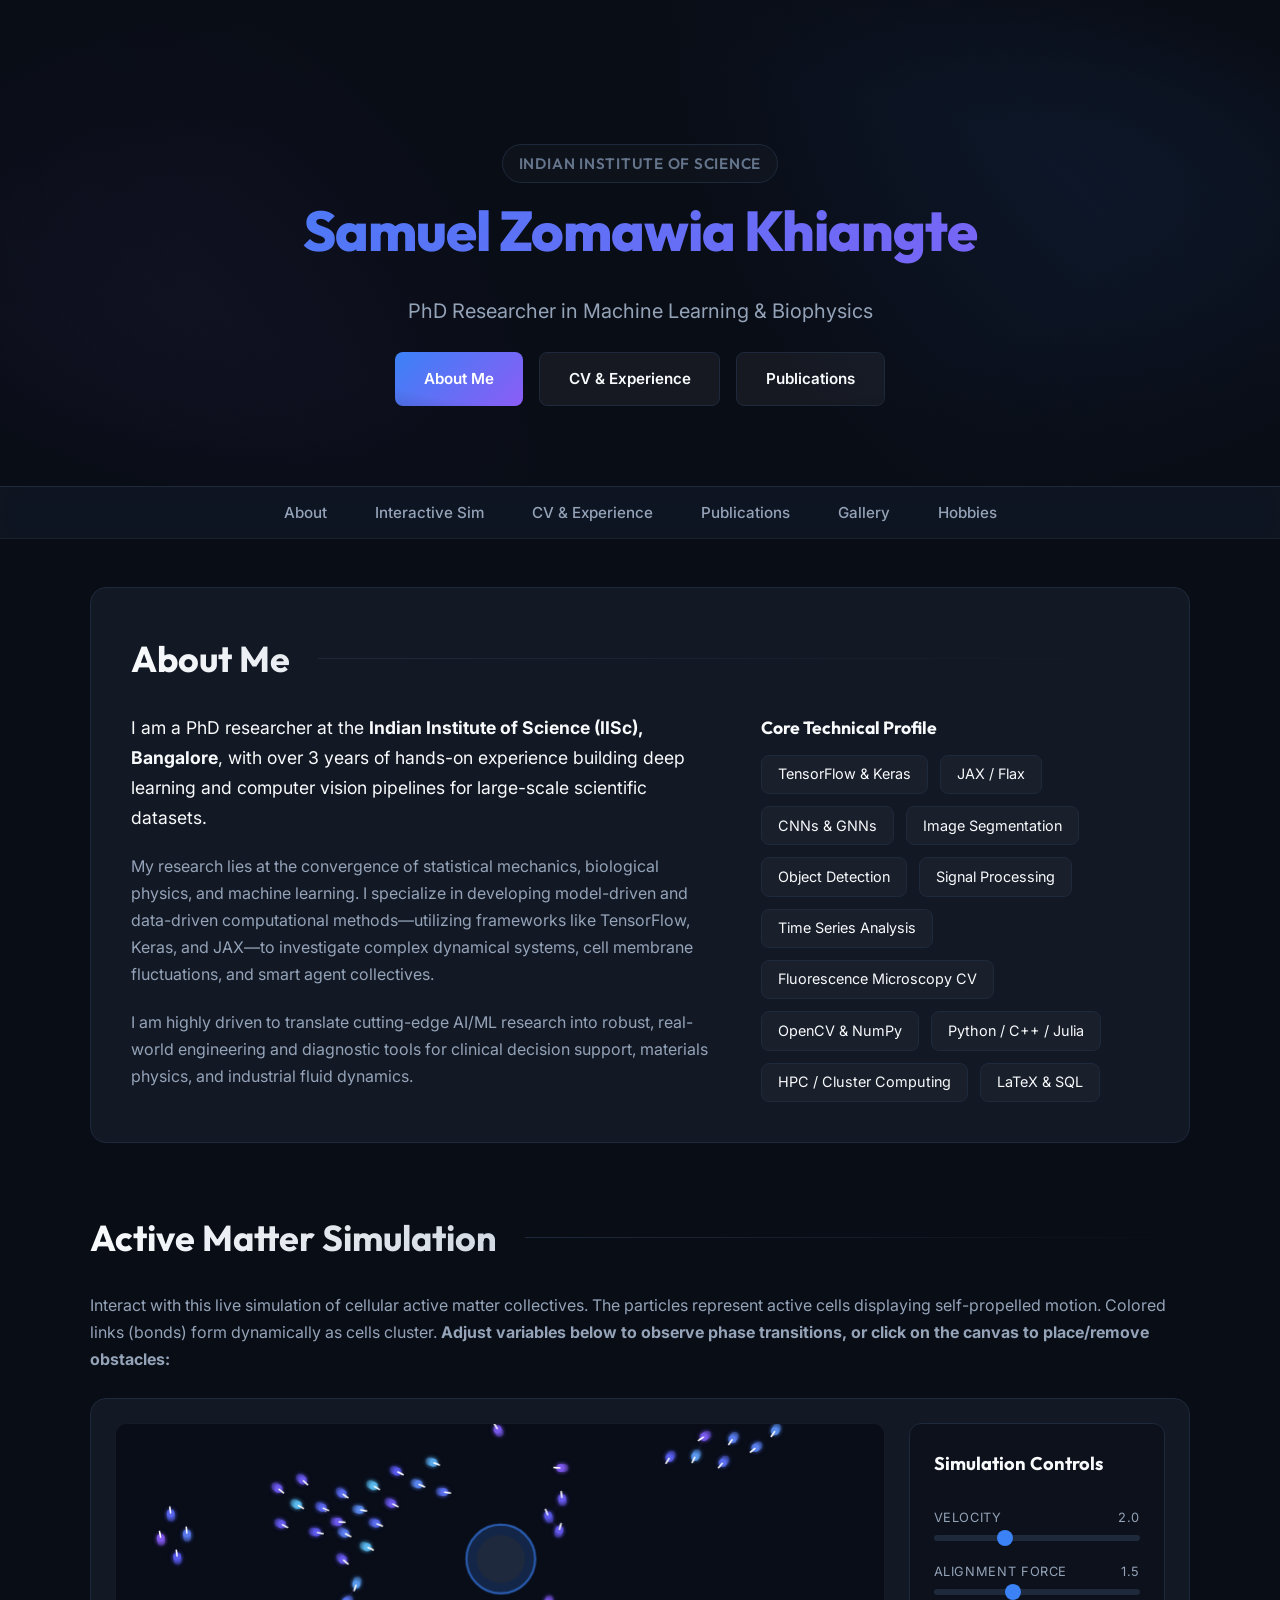
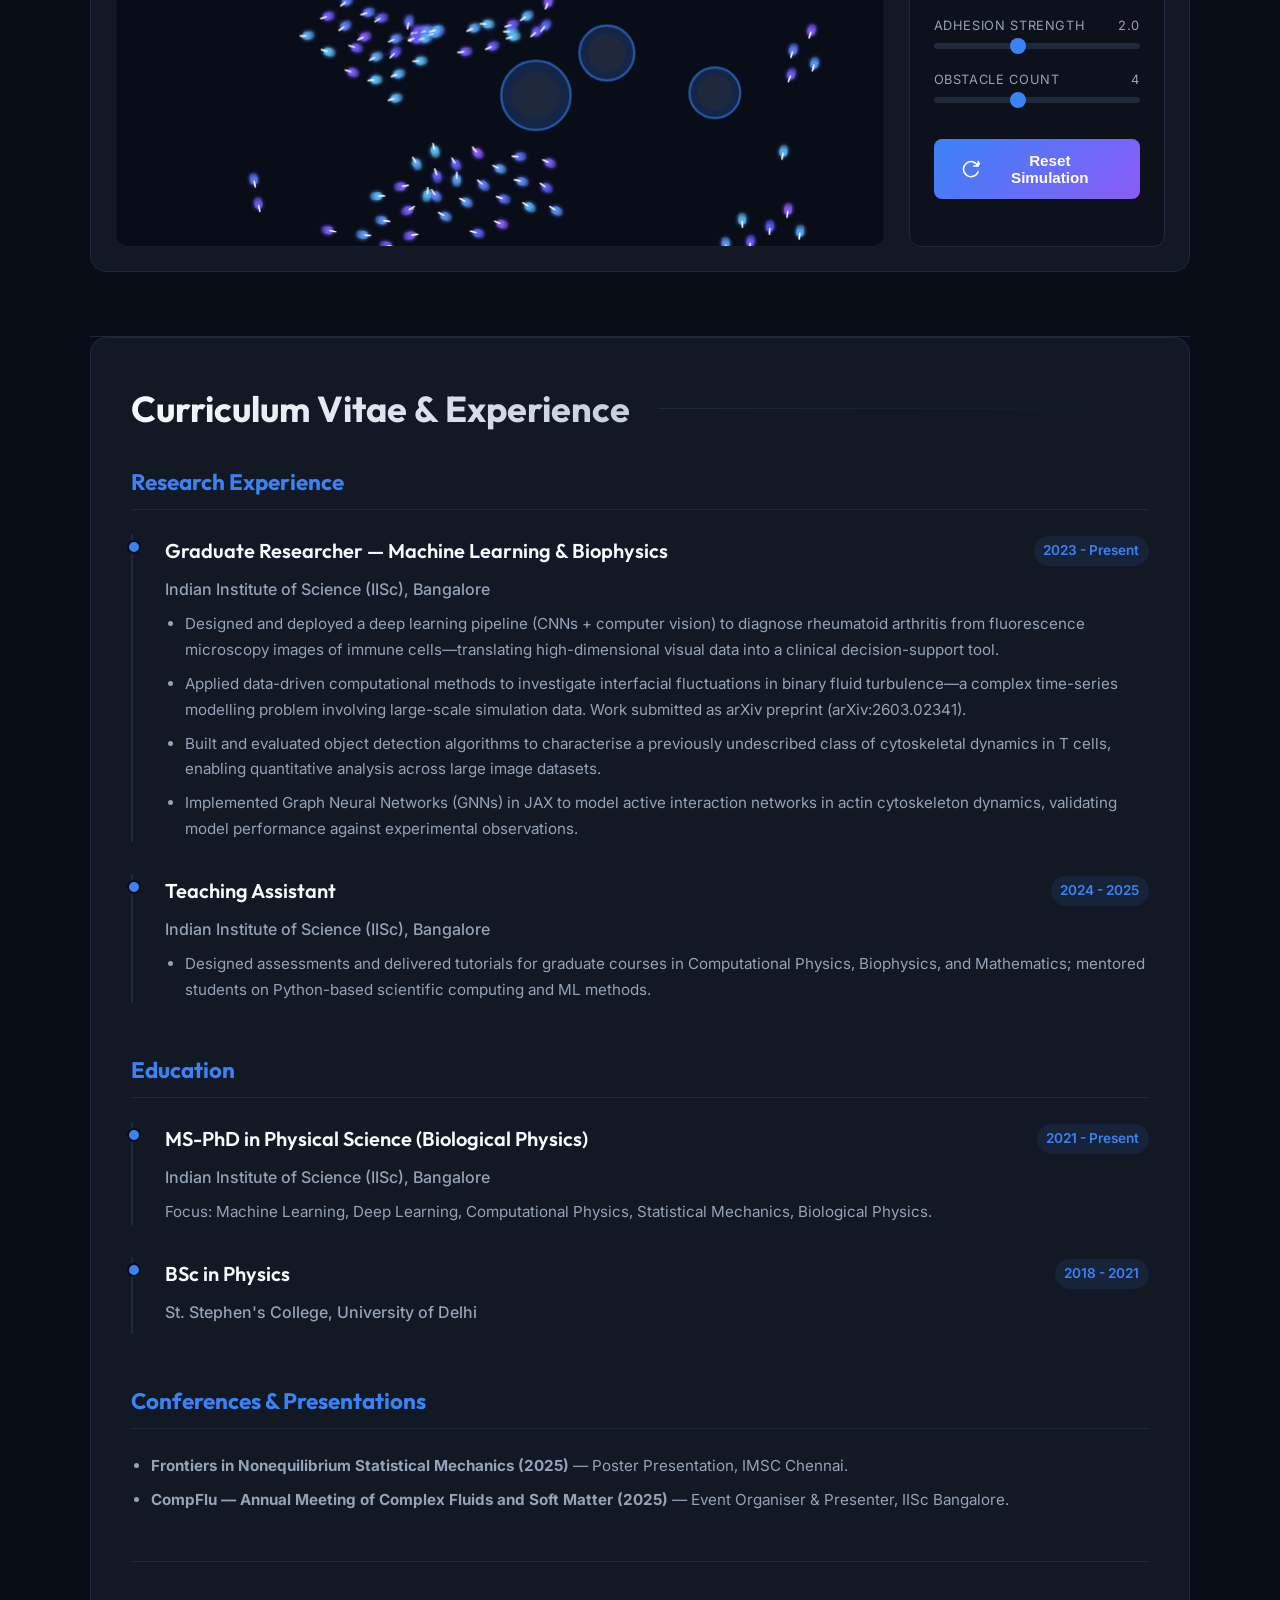
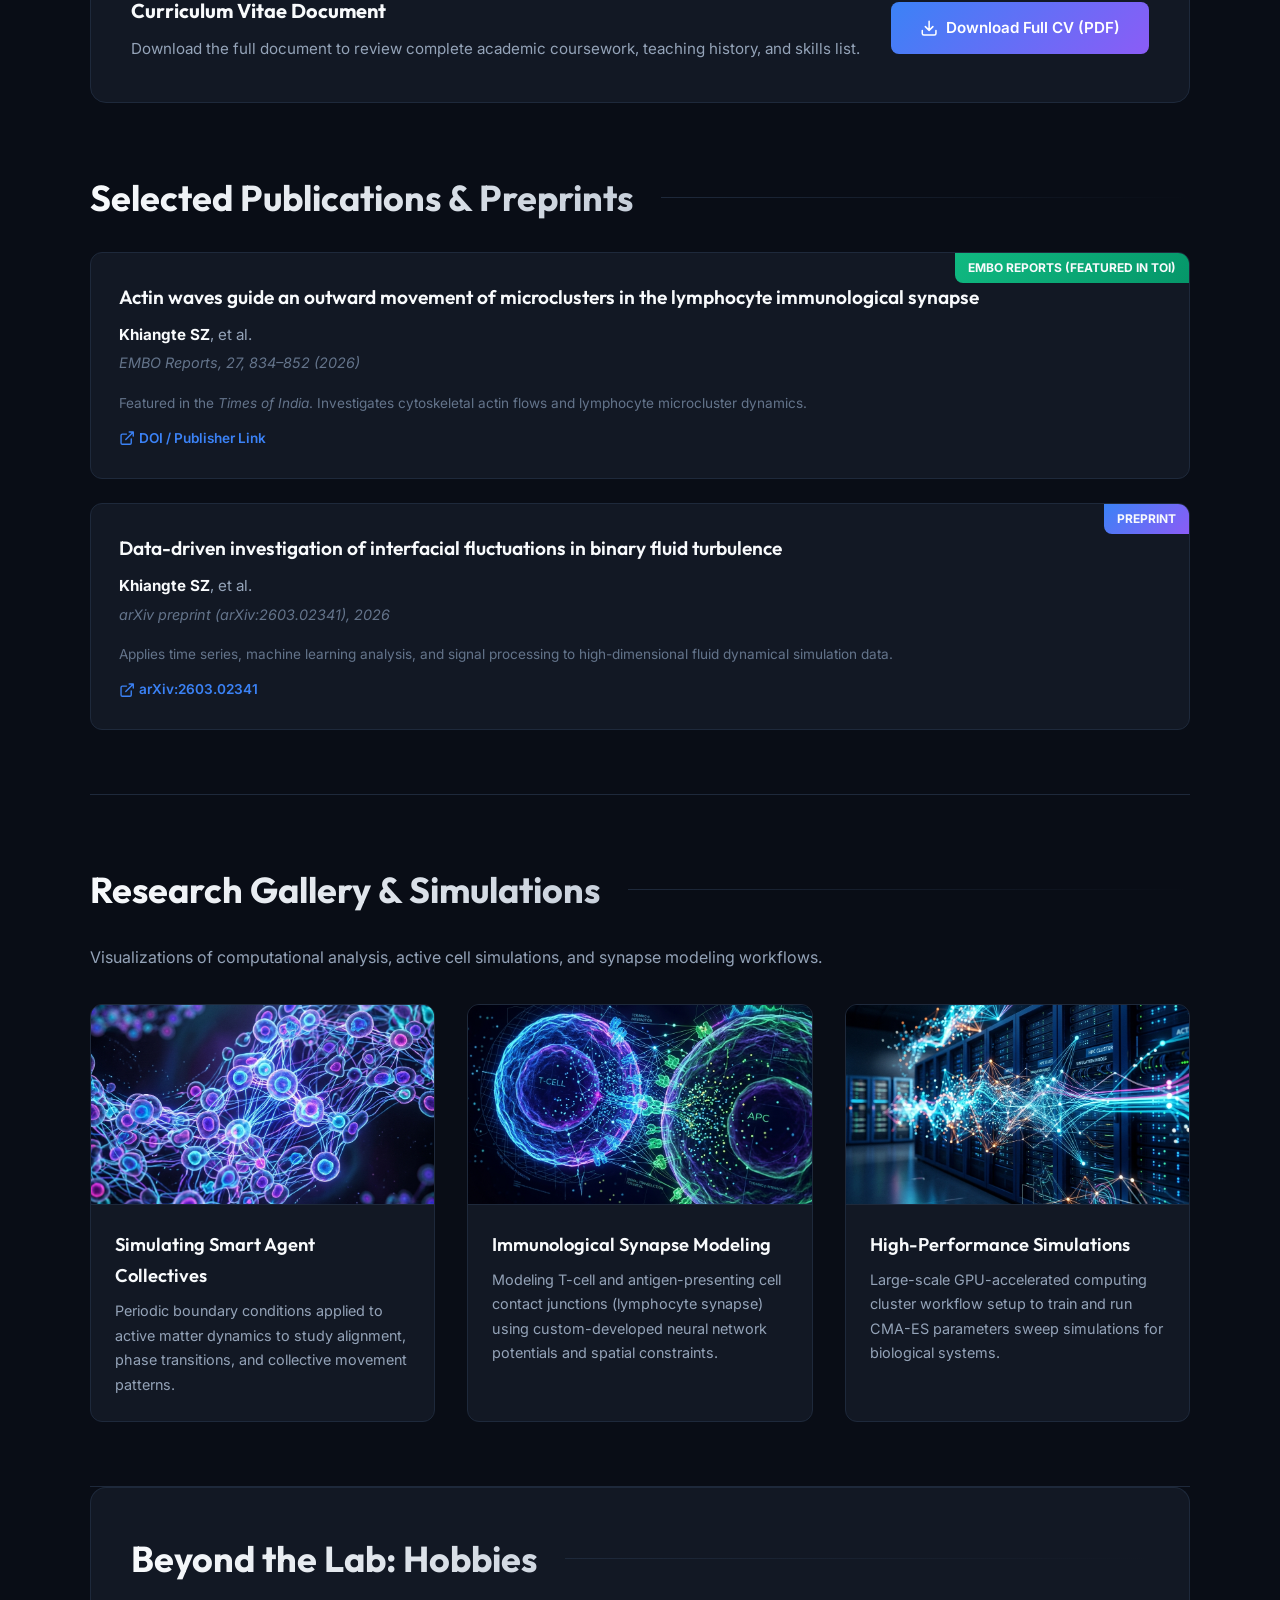
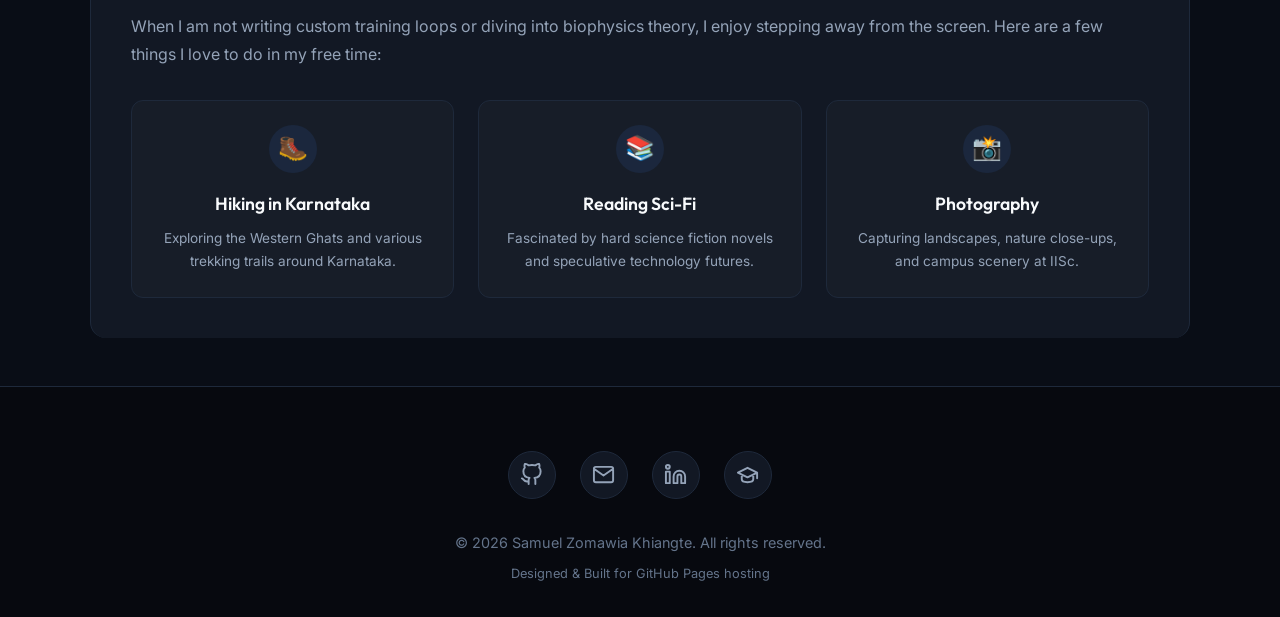
==== index.html @ a8c62455 "Update website with Samuel Zomawia Khiangte's CV details and add CV.md" ====
<!DOCTYPE html>
<html lang="en">
<head>
    <meta charset="UTF-8">
    <meta name="viewport" content="width=device-width, initial-scale=1.0">
    <title>Samuel Zomawia Khiangte | Academic Portfolio</title>
    
    <!-- Meta tags for SEO -->
    <meta name="description" content="Academic Portfolio of Samuel Zomawia Khiangte - PhD Researcher in Machine Learning & Biophysics at the Indian Institute of Science (IISc). Specializing in deep learning, computer vision, and active matter.">
    <meta name="keywords" content="Samuel Zomawia Khiangte, Samuel Khiangte, IISc, Indian Institute of Science, Active Matter, Machine Learning, Deep Learning, Biophysics, EMBO Reports, Fluid Dynamics">
    <meta name="author" content="Samuel Zomawia Khiangte">
    
    <!-- Stylesheets -->
    <link rel="stylesheet" href="./styles.css">
</head>
<body>

    <!-- Header Section -->
    <header>
        <span class="affiliation">Indian Institute of Science</span>
        <h1>Samuel Zomawia Khiangte</h1>
        <p>PhD Researcher in Machine Learning & Biophysics</p>
        <div style="margin-top: 1.5rem; display: flex; justify-content: center; gap: 1rem; flex-wrap: wrap;">
            <a href="#about" class="btn">About Me</a>
            <a href="#cv" class="btn btn-secondary">CV & Experience</a>
            <a href="#papers" class="btn btn-secondary">Publications</a>
        </div>
    </header>

    <!-- Navigation Bar -->
    <nav>
        <ul>
            <li><a href="#about">About</a></li>
            <li><a href="#sim">Interactive Sim</a></li>
            <li><a href="#cv">CV & Experience</a></li>
            <li><a href="#papers">Publications</a></li>
            <li><a href="#gallery">Gallery</a></li>
            <li><a href="#hobbies">Hobbies</a></li>
        </ul>
    </nav>

    <div class="container">
        
        <!-- About Section -->
        <section id="about" class="glass-panel">
            <h2>About Me</h2>
            <div class="grid-2">
                <div>
                    <p style="margin-bottom: 1.25rem; font-size: 1.1rem; color: var(--text-primary);">
                        I am a PhD researcher at the <strong>Indian Institute of Science (IISc), Bangalore</strong>, with over 3 years of hands-on experience building deep learning and computer vision pipelines for large-scale scientific datasets.
                    </p>
                    <p style="margin-bottom: 1.25rem; color: var(--text-secondary);">
                        My research lies at the convergence of statistical mechanics, biological physics, and machine learning. I specialize in developing model-driven and data-driven computational methods—utilizing frameworks like TensorFlow, Keras, and JAX—to investigate complex dynamical systems, cell membrane fluctuations, and smart agent collectives.
                    </p>
                    <p style="color: var(--text-secondary);">
                        I am highly driven to translate cutting-edge AI/ML research into robust, real-world engineering and diagnostic tools for clinical decision support, materials physics, and industrial fluid dynamics.
                    </p>
                </div>
                <div>
                    <h3 style="font-family: var(--font-heading); font-size: 1.1rem; margin-bottom: 0.75rem; color: var(--text-primary);">Core Technical Profile</h3>
                    <div class="skills-list" style="margin-top: 0;">
                        <span class="skill-tag">TensorFlow & Keras</span>
                        <span class="skill-tag">JAX / Flax</span>
                        <span class="skill-tag">CNNs & GNNs</span>
                        <span class="skill-tag">Image Segmentation</span>
                        <span class="skill-tag">Object Detection</span>
                        <span class="skill-tag">Signal Processing</span>
                        <span class="skill-tag">Time Series Analysis</span>
                        <span class="skill-tag">Fluorescence Microscopy CV</span>
                        <span class="skill-tag">OpenCV & NumPy</span>
                        <span class="skill-tag">Python / C++ / Julia</span>
                        <span class="skill-tag">HPC / Cluster Computing</span>
                        <span class="skill-tag">LaTeX & SQL</span>
                    </div>
                </div>
            </div>
        </section>

        <!-- Interactive Simulation Section -->
        <section id="sim">
            <h2>Active Matter Simulation</h2>
            <p style="color: var(--text-secondary); margin-bottom: 1rem;">
                Interact with this live simulation of cellular active matter collectives. The particles represent active cells displaying self-propelled motion. Colored links (bonds) form dynamically as cells cluster. 
                <strong>Adjust variables below to observe phase transitions, or click on the canvas to place/remove obstacles:</strong>
            </p>
            <div class="sim-container">
                <div class="sim-canvas-wrapper">
                    <canvas id="simulation-canvas"></canvas>
                </div>
                <div class="sim-controls-panel" id="sim-controls">
                    <h3>Simulation Controls</h3>
                    
                    <div class="sim-group">
                        <label for="param-speed">Velocity <span id="param-speed-val">2.0</span></label>
                        <input type="range" id="param-speed" min="0.5" max="5.0" step="0.1" value="2.0">
                    </div>

                    <div class="sim-group">
                        <label for="param-alignment">Alignment Force <span id="param-alignment-val">1.5</span></label>
                        <input type="range" id="param-alignment" min="0.0" max="4.0" step="0.1" value="1.5">
                    </div>

                    <div class="sim-group">
                        <label for="param-adhesion">Adhesion Strength <span id="param-adhesion-val">2.0</span></label>
                        <input type="range" id="param-adhesion" min="0.0" max="5.0" step="0.2" value="2.0">
                    </div>

                    <div class="sim-group">
                        <label for="param-obstacles">Obstacle Count <span id="param-obstacles-val">4</span></label>
                        <input type="range" id="param-obstacles" min="0" max="10" step="1" value="4">
                    </div>

                    <button id="btn-reset-sim" class="btn" style="margin-top: 1rem; width: 100%;">
                        <svg class="icon" viewBox="0 0 24 24"><path d="M21.5 2v6h-6M21.34 15.57a10 10 0 1 1-.57-8.38l5.67-5.67"/></svg>
                        Reset Simulation
                    </button>
                </div>
            </div>
        </section>

        <!-- CV & Timeline Section -->
        <section id="cv" class="glass-panel">
            <h2>Curriculum Vitae & Experience</h2>
            
            <div style="margin-bottom: 3rem;">
                <h3 style="font-family: var(--font-heading); font-size: 1.4rem; margin-bottom: 1.5rem; color: var(--accent-solid); border-bottom: 1px solid var(--border-color); padding-bottom: 0.5rem;">Research Experience</h3>
                <div class="cv-block">
                    <div class="cv-item">
                        <div class="cv-meta">
                            <span class="cv-title">Graduate Researcher — Machine Learning & Biophysics</span>
                            <span class="cv-duration">2023 - Present</span>
                        </div>
                        <div class="cv-org">Indian Institute of Science (IISc), Bangalore</div>
                        <ul style="margin-left: 1.25rem; color: var(--text-secondary); font-size: 0.95rem; display: flex; flex-direction: column; gap: 0.5rem; margin-top: 0.5rem;">
                            <li>Designed and deployed a deep learning pipeline (CNNs + computer vision) to diagnose rheumatoid arthritis from fluorescence microscopy images of immune cells—translating high-dimensional visual data into a clinical decision-support tool.</li>
                            <li>Applied data-driven computational methods to investigate interfacial fluctuations in binary fluid turbulence—a complex time-series modelling problem involving large-scale simulation data. Work submitted as arXiv preprint (arXiv:2603.02341).</li>
                            <li>Built and evaluated object detection algorithms to characterise a previously undescribed class of cytoskeletal dynamics in T cells, enabling quantitative analysis across large image datasets.</li>
                            <li>Implemented Graph Neural Networks (GNNs) in JAX to model active interaction networks in actin cytoskeleton dynamics, validating model performance against experimental observations.</li>
                        </ul>
                    </div>
                    
                    <div class="cv-item">
                        <div class="cv-meta">
                            <span class="cv-title">Teaching Assistant</span>
                            <span class="cv-duration">2024 - 2025</span>
                        </div>
                        <div class="cv-org">Indian Institute of Science (IISc), Bangalore</div>
                        <ul style="margin-left: 1.25rem; color: var(--text-secondary); font-size: 0.95rem; margin-top: 0.5rem;">
                            <li>Designed assessments and delivered tutorials for graduate courses in Computational Physics, Biophysics, and Mathematics; mentored students on Python-based scientific computing and ML methods.</li>
                        </ul>
                    </div>
                </div>
            </div>

            <div style="margin-bottom: 3rem;">
                <h3 style="font-family: var(--font-heading); font-size: 1.4rem; margin-bottom: 1.5rem; color: var(--accent-solid); border-bottom: 1px solid var(--border-color); padding-bottom: 0.5rem;">Education</h3>
                <div class="cv-block">
                    <div class="cv-item">
                        <div class="cv-meta">
                            <span class="cv-title">MS-PhD in Physical Science (Biological Physics)</span>
                            <span class="cv-duration">2021 - Present</span>
                        </div>
                        <div class="cv-org">Indian Institute of Science (IISc), Bangalore</div>
                        <p class="cv-description" style="margin-top: 0.25rem;">
                            Focus: Machine Learning, Deep Learning, Computational Physics, Statistical Mechanics, Biological Physics.
                        </p>
                    </div>

                    <div class="cv-item">
                        <div class="cv-meta">
                            <span class="cv-title">BSc in Physics</span>
                            <span class="cv-duration">2018 - 2021</span>
                        </div>
                        <div class="cv-org">St. Stephen's College, University of Delhi</div>
                    </div>
                </div>
            </div>

            <div>
                <h3 style="font-family: var(--font-heading); font-size: 1.4rem; margin-bottom: 1.5rem; color: var(--accent-solid); border-bottom: 1px solid var(--border-color); padding-bottom: 0.5rem;">Conferences & Presentations</h3>
                <ul style="margin-left: 1.25rem; color: var(--text-secondary); font-size: 0.95rem; display: flex; flex-direction: column; gap: 0.5rem;">
                    <li><strong>Frontiers in Nonequilibrium Statistical Mechanics (2025)</strong> — Poster Presentation, IMSC Chennai.</li>
                    <li><strong>CompFlu — Annual Meeting of Complex Fluids and Soft Matter (2025)</strong> — Event Organiser & Presenter, IISc Bangalore.</li>
                </ul>
            </div>

            <div style="margin-top: 3rem; display: flex; justify-content: space-between; align-items: center; flex-wrap: wrap; gap: 1.5rem; border-top: 1px solid var(--border-color); padding-top: 2rem;">
                <div>
                    <h3 style="font-family: var(--font-heading); font-size: 1.25rem; margin-bottom: 0.5rem;">Curriculum Vitae Document</h3>
                    <p style="font-size: 0.95rem; color: var(--text-secondary);">Download the full document to review complete academic coursework, teaching history, and skills list.</p>
                </div>
                <a href="./CV.pdf" class="btn" target="_blank">
                    <svg class="icon" viewBox="0 0 24 24"><path d="M21 15v4a2 2 0 0 1-2 2H5a2 2 0 0 1-2-2v-4M7 10l5 5 5-5M12 15V3"/></svg>
                    Download Full CV (PDF)
                </a>
            </div>
        </section>

        <!-- Selected Publications Section -->
        <section id="papers">
            <h2>Selected Publications & Preprints</h2>
            <div class="pub-list">
                
                <div class="pub-item">
                    <span class="pub-tag" style="background: linear-gradient(135deg, #10b981 0%, #059669 100%);">EMBO Reports (Featured in TOI)</span>
                    <h3 class="pub-title">Actin waves guide an outward movement of microclusters in the lymphocyte immunological synapse</h3>
                    <div class="pub-authors"><strong>Khiangte SZ</strong>, et al.</div>
                    <div class="pub-venue">EMBO Reports, 27, 834–852 (2026)</div>
                    <p style="font-size: 0.85rem; color: var(--text-muted); margin-bottom: 0.75rem;">
                        Featured in the <em>Times of India</em>. Investigates cytoskeletal actin flows and lymphocyte microcluster dynamics.
                    </p>
                    <div class="pub-links">
                        <a href="https://doi.org/10.1038/s44319-025-00676-2" class="pub-link" target="_blank">
                            <svg class="icon" viewBox="0 0 24 24"><path d="M18 13v6a2 2 0 0 1-2 2H5a2 2 0 0 1-2-2V8a2 2 0 0 1 2-2h6M15 3h6v6M10 14L21 3"/></svg>
                            DOI / Publisher Link
                        </a>
                    </div>
                </div>

                <div class="pub-item">
                    <span class="pub-tag">Preprint</span>
                    <h3 class="pub-title">Data-driven investigation of interfacial fluctuations in binary fluid turbulence</h3>
                    <div class="pub-authors"><strong>Khiangte SZ</strong>, et al.</div>
                    <div class="pub-venue">arXiv preprint (arXiv:2603.02341), 2026</div>
                    <p style="font-size: 0.85rem; color: var(--text-muted); margin-bottom: 0.75rem;">
                        Applies time series, machine learning analysis, and signal processing to high-dimensional fluid dynamical simulation data.
                    </p>
                    <div class="pub-links">
                        <a href="https://arxiv.org/abs/2603.02341" class="pub-link" target="_blank">
                            <svg class="icon" viewBox="0 0 24 24"><path d="M18 13v6a2 2 0 0 1-2 2H5a2 2 0 0 1-2-2V8a2 2 0 0 1 2-2h6M15 3h6v6M10 14L21 3"/></svg>
                            arXiv:2603.02341
                        </a>
                    </div>
                </div>

            </div>
        </section>

        <!-- Research Gallery Section -->
        <section id="gallery">
            <h2>Research Gallery & Simulations</h2>
            <p style="color: var(--text-secondary); margin-bottom: 2rem;">Visualizations of computational analysis, active cell simulations, and synapse modeling workflows.</p>
            <div class="grid-cards">
                
                <!-- Card 1: Active Matter -->
                <div class="media-card">
                    <div class="media-preview">
                        <img src="./active_matter.png" alt="Simulation of Active Matter Collectives">
                    </div>
                    <div class="media-content">
                        <h3>Simulating Smart Agent Collectives</h3>
                        <p>Periodic boundary conditions applied to active matter dynamics to study alignment, phase transitions, and collective movement patterns.</p>
                    </div>
                </div>

                <!-- Card 2: Synapse Modeling -->
                <div class="media-card">
                    <div class="media-preview">
                        <img src="./synapse_modeling.png" alt="Immunological Synapse Modeling Representation">
                    </div>
                    <div class="media-content">
                        <h3>Immunological Synapse Modeling</h3>
                        <p>Modeling T-cell and antigen-presenting cell contact junctions (lymphocyte synapse) using custom-developed neural network potentials and spatial constraints.</p>
                    </div>
                </div>

                <!-- Card 3: HPC Cluster -->
                <div class="media-card">
                    <div class="media-preview">
                        <img src="./hpc_cluster.png" alt="High-Performance Computing cluster artwork">
                    </div>
                    <div class="media-content">
                        <h3>High-Performance Simulations</h3>
                        <p>Large-scale GPU-accelerated computing cluster workflow setup to train and run CMA-ES parameters sweep simulations for biological systems.</p>
                    </div>
                </div>

            </div>
        </section>

        <!-- Hobbies Section -->
        <section id="hobbies" class="glass-panel">
            <h2>Beyond the Lab: Hobbies</h2>
            <p style="color: var(--text-secondary); margin-bottom: 2rem;">When I am not writing custom training loops or diving into biophysics theory, I enjoy stepping away from the screen. Here are a few things I love to do in my free time:</p>
            
            <div class="hobbies-grid">
                <div class="hobby-card">
                    <div class="hobby-icon">🥾</div>
                    <h3>Hiking in Karnataka</h3>
                    <p>Exploring the Western Ghats and various trekking trails around Karnataka.</p>
                </div>
                
                <div class="hobby-card">
                    <div class="hobby-icon">📚</div>
                    <h3>Reading Sci-Fi</h3>
                    <p>Fascinated by hard science fiction novels and speculative technology futures.</p>
                </div>

                <div class="hobby-card">
                    <div class="hobby-icon">📸</div>
                    <h3>Photography</h3>
                    <p>Capturing landscapes, nature close-ups, and campus scenery at IISc.</p>
                </div>
            </div>
        </section>

    </div>

    <!-- Contact & Social Footer -->
    <footer id="contact">
        <div class="social-links">
            <a href="https://github.com/SamuelKhiangte" class="social-link" title="GitHub" target="_blank">
                <svg class="icon" viewBox="0 0 24 24"><path d="M9 19c-5 1.5-5-2.5-7-3m14 6v-3.87a3.37 3.37 0 0 0-.94-2.61c3.14-.35 6.44-1.54 6.44-7A5.44 5.44 0 0 0 20 4.77 5.07 5.07 0 0 0 19.91 1S18.73.65 16 2.48a13.38 13.38 0 0 0-7 0C6.27.65 5.09 1 5.09 1A5.07 5.07 0 0 0 5 4.77a5.44 5.44 0 0 0-1.5 3.78c0 5.42 3.3 6.61 6.44 7A3.37 3.37 0 0 0 9 18.13V22"/></svg>
            </a>
            <a href="mailto:samuelk@iisc.ac.in" class="social-link" title="Email" target="_blank">
                <svg class="icon" viewBox="0 0 24 24"><path d="M4 4h16c1.1 0 2 .9 2 2v12c0 1.1-.9 2-2 2H4c-1.1 0-2-.9-2-2V6c0-1.1.9-2 2-2zM22 6l-10 7L2 6"/></svg>
            </a>
            <a href="https://linkedin.com/in/samuel-khiangte" class="social-link" title="LinkedIn" target="_blank">
                <svg class="icon" viewBox="0 0 24 24"><path d="M16 8a6 6 0 0 1 6 6v7h-4v-7a2 2 0 0 0-2-2 2 2 0 0 0-2 2v7h-4v-7a6 6 0 0 1 6-6zM2 9h4v12H2zM4 2a2 2 0 0 1 2 2 2 2 0 0 1-2 2 2 2 0 0 1-2-2 2 2 0 0 1 2-2z"/></svg>
            </a>
            <a href="https://scholar.google.com" class="social-link" title="Google Scholar" target="_blank">
                <svg class="icon" viewBox="0 0 24 24"><path d="M22 10v6M2 10l10-5 10 5-10 5zM6 12v5c0 2 2 3 6 3s6-1 6-3v-5"/></svg>
            </a>
        </div>
        <p class="footer-text">&copy; 2026 Samuel Zomawia Khiangte. All rights reserved.</p>
        <p class="footer-text" style="margin-top: 0.5rem; font-size: 0.8rem;">Designed & Built for GitHub Pages hosting</p>
    </footer>

    <!-- Scripts -->
    <script src="./simulation.js"></script>
</body>
</html>
---- styles.css ----
/* Premium Academic Portfolio Styling */
/* Samuel Khiangte - Indian Institute of Science */

@import url('https://fonts.googleapis.com/css2?family=Inter:wght@300;400;500;600&family=Outfit:wght@400;600;700;800&display=swap');

:root {
    --bg-dark: #090d16;
    --bg-card: #121824;
    --bg-card-hover: #1a2335;
    --border-color: #1e293b;
    --text-primary: #f8fafc;
    --text-secondary: #94a3b8;
    --text-muted: #64748b;
    --accent-solid: #3b82f6;
    --accent-gradient: linear-gradient(135deg, #3b82f6 0%, #8b5cf6 100%);
    --accent-gradient-hover: linear-gradient(135deg, #4f46e5 0%, #a855f7 100%);
    --glass-bg: rgba(18, 24, 36, 0.75);
    --glass-border: rgba(255, 255, 255, 0.05);
    --font-heading: 'Outfit', sans-serif;
    --font-body: 'Inter', sans-serif;
}

* {
    box-sizing: border-box;
    margin: 0;
    padding: 0;
}

html {
    scroll-behavior: smooth;
}

body {
    font-family: var(--font-body);
    background-color: var(--bg-dark);
    color: var(--text-primary);
    line-height: 1.7;
    overflow-x: hidden;
}

/* Animations */
@keyframes fadeIn {
    from { opacity: 0; transform: translateY(20px); }
    to { opacity: 1; transform: translateY(0); }
}

@keyframes pulseGlow {
    0%, 100% { opacity: 0.5; }
    50% { opacity: 0.8; }
}

/* Base Layout Container */
.container {
    width: 90%;
    max-width: 1100px;
    margin: 0 auto;
    padding: 3rem 0;
}

/* Header & Banner */
header {
    position: relative;
    padding: 8rem 0 5rem 0;
    background: radial-gradient(circle at top right, rgba(59, 130, 246, 0.15), transparent 45%),
                radial-gradient(circle at bottom left, rgba(139, 92, 246, 0.1), transparent 40%);
    border-bottom: 1px solid var(--border-color);
    text-align: center;
    overflow: hidden;
}

header::before {
    content: '';
    position: absolute;
    top: 0;
    left: 0;
    width: 100%;
    height: 100%;
    background: radial-gradient(transparent 50%, var(--bg-dark) 90%);
    pointer-events: none;
}

header h1 {
    font-family: var(--font-heading);
    font-size: 3.5rem;
    font-weight: 800;
    background: var(--accent-gradient);
    -webkit-background-clip: text;
    -webkit-text-fill-color: transparent;
    margin-bottom: 1rem;
    letter-spacing: -0.02em;
    animation: fadeIn 0.8s ease-out;
}

header p {
    font-size: 1.25rem;
    color: var(--text-secondary);
    max-width: 700px;
    margin: 0 auto;
    animation: fadeIn 1s ease-out;
}

.affiliation {
    display: inline-block;
    margin-top: 1rem;
    font-family: var(--font-heading);
    font-size: 0.95rem;
    font-weight: 600;
    letter-spacing: 0.05em;
    text-transform: uppercase;
    color: var(--text-muted);
    border: 1px solid var(--border-color);
    padding: 0.35rem 1rem;
    border-radius: 50px;
    background: rgba(255, 255, 255, 0.02);
}

/* Sticky Navigation */
nav {
    position: sticky;
    top: 0;
    background: var(--glass-bg);
    backdrop-filter: blur(12px) saturate(180%);
    -webkit-backdrop-filter: blur(12px) saturate(180%);
    border-bottom: 1px solid var(--glass-border);
    z-index: 1000;
    transition: all 0.3s;
}

nav ul {
    list-style: none;
    display: flex;
    justify-content: center;
    max-width: 900px;
    margin: 0 auto;
    padding: 0.75rem 0;
    gap: 1rem;
}

nav ul li a {
    color: var(--text-secondary);
    text-decoration: none;
    font-size: 0.95rem;
    font-weight: 500;
    padding: 0.5rem 1rem;
    border-radius: 6px;
    transition: all 0.3s ease;
}

nav ul li a:hover {
    color: var(--text-primary);
    background: rgba(255, 255, 255, 0.05);
}

nav ul li a.active {
    color: var(--text-primary);
    background: rgba(59, 130, 246, 0.15);
    border: 1px solid rgba(59, 130, 246, 0.3);
}

/* Sections */
section {
    padding: 4rem 0;
    border-bottom: 1px solid var(--border-color);
}

section:last-of-type {
    border-bottom: none;
}

h2 {
    font-family: var(--font-heading);
    font-size: 2.25rem;
    font-weight: 700;
    margin-bottom: 1.5rem;
    display: flex;
    align-items: center;
    gap: 0.75rem;
    background: linear-gradient(to right, var(--text-primary), var(--text-secondary));
    -webkit-background-clip: text;
    -webkit-text-fill-color: transparent;
}

h2::after {
    content: '';
    flex-grow: 1;
    height: 1px;
    background: linear-gradient(to right, var(--border-color), transparent);
    margin-left: 1rem;
}

/* Grid Layouts */
.grid-2 {
    display: grid;
    grid-template-columns: 1.2fr 0.8fr;
    gap: 3rem;
    align-items: start;
}

.grid-cards {
    display: grid;
    grid-template-columns: repeat(auto-fit, minmax(320px, 1fr));
    gap: 2rem;
}

/* Cards & Containers */
.glass-panel {
    background: var(--bg-card);
    border: 1px solid var(--border-color);
    border-radius: 16px;
    padding: 2.5rem;
    transition: transform 0.3s ease, border-color 0.3s ease, box-shadow 0.3s ease;
}

.glass-panel:hover {
    transform: translateY(-4px);
    border-color: rgba(139, 92, 246, 0.3);
    box-shadow: 0 12px 30px rgba(0, 0, 0, 0.2);
}

/* Buttons */
.btn {
    display: inline-flex;
    align-items: center;
    justify-content: center;
    gap: 0.5rem;
    background: var(--accent-gradient);
    color: #fff;
    font-weight: 600;
    text-decoration: none;
    padding: 0.8rem 1.8rem;
    border-radius: 8px;
    transition: all 0.3s ease;
    border: none;
    cursor: pointer;
    font-size: 0.95rem;
}

.btn:hover {
    background: var(--accent-gradient-hover);
    box-shadow: 0 0 15px rgba(139, 92, 246, 0.4);
    transform: translateY(-2px);
}

.btn-secondary {
    background: rgba(255, 255, 255, 0.05);
    border: 1px solid var(--border-color);
    color: var(--text-primary);
}

.btn-secondary:hover {
    background: rgba(255, 255, 255, 0.1);
    border-color: var(--text-secondary);
    box-shadow: none;
    transform: translateY(-2px);
}

/* Active Matter Simulation Component */
.sim-container {
    display: grid;
    grid-template-columns: 1.5fr 0.5fr;
    gap: 1.5rem;
    background: var(--bg-card);
    border: 1px solid var(--border-color);
    border-radius: 16px;
    padding: 1.5rem;
    margin-top: 1.5rem;
}

@media (max-width: 768px) {
    .sim-container {
        grid-template-columns: 1fr;
    }
}

.sim-canvas-wrapper {
    position: relative;
    border-radius: 12px;
    overflow: hidden;
    background: #0b0f19;
    border: 1px solid rgba(255, 255, 255, 0.05);
}

#simulation-canvas {
    display: block;
    width: 100%;
    height: 100%;
}

.sim-controls-panel {
    background: rgba(9, 13, 22, 0.6);
    border-radius: 12px;
    padding: 1.5rem;
    border: 1px solid var(--border-color);
    display: flex;
    flex-direction: column;
    gap: 1.25rem;
}

.sim-controls-panel h3 {
    font-family: var(--font-heading);
    font-size: 1.15rem;
    color: var(--text-primary);
    margin-bottom: 0.5rem;
}

.sim-group {
    display: flex;
    flex-direction: column;
    gap: 0.4rem;
}

.sim-group label {
    font-size: 0.8rem;
    text-transform: uppercase;
    letter-spacing: 0.05em;
    color: var(--text-secondary);
    display: flex;
    justify-content: space-between;
}

.sim-group input[type="range"] {
    appearance: none;
    -webkit-appearance: none;
    width: 100%;
    height: 6px;
    background: var(--border-color);
    border-radius: 5px;
    outline: none;
}

.sim-group input[type="range"]::-webkit-slider-thumb {
    -webkit-appearance: none;
    width: 16px;
    height: 16px;
    border-radius: 50%;
    background: var(--accent-solid);
    cursor: pointer;
    transition: background 0.15s ease;
}

.sim-group input[type="range"]::-webkit-slider-thumb:hover {
    background: #a855f7;
}

/* CV and Timeline */
.cv-block {
    display: flex;
    flex-direction: column;
    gap: 2rem;
}

.cv-item {
    position: relative;
    padding-left: 2rem;
    border-left: 2px solid var(--border-color);
}

.cv-item::before {
    content: '';
    position: absolute;
    left: -6px;
    top: 6px;
    width: 10px;
    height: 10px;
    border-radius: 50%;
    background: var(--accent-solid);
    border: 2px solid var(--bg-dark);
}

.cv-meta {
    display: flex;
    justify-content: space-between;
    align-items: center;
    flex-wrap: wrap;
    margin-bottom: 0.5rem;
}

.cv-title {
    font-family: var(--font-heading);
    font-size: 1.25rem;
    font-weight: 600;
    color: var(--text-primary);
}

.cv-duration {
    font-size: 0.85rem;
    background: rgba(59, 130, 246, 0.1);
    color: var(--accent-solid);
    padding: 0.2rem 0.6rem;
    border-radius: 50px;
    font-weight: 600;
}

.cv-org {
    color: var(--text-secondary);
    font-weight: 500;
    margin-bottom: 0.5rem;
}

.cv-description {
    color: var(--text-secondary);
    font-size: 0.95rem;
}

/* Skill Tags */
.skills-list {
    display: flex;
    flex-wrap: wrap;
    gap: 0.75rem;
    margin-top: 1rem;
}

.skill-tag {
    background: rgba(255, 255, 255, 0.03);
    border: 1px solid var(--border-color);
    padding: 0.4rem 1rem;
    border-radius: 8px;
    font-size: 0.9rem;
    color: var(--text-primary);
    transition: all 0.25s ease;
}

.skill-tag:hover {
    border-color: rgba(59, 130, 246, 0.5);
    background: rgba(59, 130, 246, 0.05);
}

/* Publications */
.pub-list {
    display: flex;
    flex-direction: column;
    gap: 1.5rem;
}

.pub-item {
    background: var(--bg-card);
    border: 1px solid var(--border-color);
    border-radius: 12px;
    padding: 1.75rem;
    position: relative;
    overflow: hidden;
    transition: all 0.3s ease;
}

.pub-item:hover {
    border-color: rgba(59, 130, 246, 0.3);
    transform: translateX(4px);
}

.pub-tag {
    position: absolute;
    top: 0;
    right: 0;
    font-size: 0.75rem;
    text-transform: uppercase;
    font-weight: 700;
    padding: 0.3rem 0.8rem;
    border-bottom-left-radius: 8px;
    background: linear-gradient(135deg, #3b82f6 0%, #8b5cf6 100%);
}

.pub-title {
    font-family: var(--font-heading);
    font-size: 1.2rem;
    font-weight: 600;
    margin-bottom: 0.5rem;
    padding-right: 4.5rem;
    color: var(--text-primary);
}

.pub-authors {
    font-size: 0.95rem;
    color: var(--text-secondary);
    margin-bottom: 0.25rem;
}

.pub-authors strong {
    color: var(--text-primary);
}

.pub-venue {
    font-size: 0.9rem;
    font-style: italic;
    color: var(--text-muted);
    margin-bottom: 1rem;
}

.pub-links {
    display: flex;
    gap: 0.75rem;
}

.pub-link {
    font-size: 0.85rem;
    font-weight: 600;
    text-decoration: none;
    color: var(--accent-solid);
    display: flex;
    align-items: center;
    gap: 0.25rem;
}

.pub-link:hover {
    text-decoration: underline;
}

/* Media Cards (Gallery & Videos) */
.media-card {
    background: var(--bg-card);
    border: 1px solid var(--border-color);
    border-radius: 12px;
    overflow: hidden;
    transition: transform 0.3s ease, border-color 0.3s ease;
}

.media-card:hover {
    transform: translateY(-4px);
    border-color: rgba(139, 92, 246, 0.3);
}

.media-preview {
    width: 100%;
    height: 200px;
    background: #090d16;
    display: flex;
    align-items: center;
    justify-content: center;
    position: relative;
    overflow: hidden;
    border-bottom: 1px solid var(--border-color);
}

.media-preview img, .media-preview video {
    width: 100%;
    height: 100%;
    object-fit: cover;
}

.media-content {
    padding: 1.5rem;
}

.media-content h3 {
    font-family: var(--font-heading);
    font-size: 1.15rem;
    font-weight: 600;
    margin-bottom: 0.5rem;
}

.media-content p {
    font-size: 0.9rem;
    color: var(--text-secondary);
}

/* Inline SVG styles */
.icon {
    width: 1.2em;
    height: 1.2em;
    stroke: currentColor;
    stroke-width: 2;
    stroke-linecap: round;
    stroke-linejoin: round;
    fill: none;
    display: inline-block;
    vertical-align: middle;
}

/* Hobbies and Lists */
.hobbies-grid {
    display: grid;
    grid-template-columns: repeat(auto-fit, minmax(220px, 1fr));
    gap: 1.5rem;
}

.hobby-card {
    background: rgba(255, 255, 255, 0.02);
    border: 1px solid var(--border-color);
    border-radius: 12px;
    padding: 1.5rem;
    text-align: center;
    transition: all 0.3s ease;
}

.hobby-card:hover {
    background: var(--bg-card);
    border-color: rgba(59, 130, 246, 0.25);
    transform: translateY(-2px);
}

.hobby-icon {
    background: rgba(59, 130, 246, 0.1);
    color: var(--accent-solid);
    width: 48px;
    height: 48px;
    border-radius: 50%;
    display: flex;
    align-items: center;
    justify-content: center;
    margin: 0 auto 1rem auto;
    font-size: 1.5rem;
}

.hobby-card h3 {
    font-family: var(--font-heading);
    font-size: 1.1rem;
    font-weight: 600;
    margin-bottom: 0.5rem;
}

.hobby-card p {
    font-size: 0.85rem;
    color: var(--text-secondary);
}

/* Contact / Footer */
footer {
    background: #07090f;
    border-top: 1px solid var(--border-color);
    padding: 4rem 0 2rem 0;
    text-align: center;
}

.social-links {
    display: flex;
    justify-content: center;
    gap: 1.5rem;
    margin-bottom: 2rem;
}

.social-link {
    width: 48px;
    height: 48px;
    border-radius: 50%;
    background: var(--bg-card);
    border: 1px solid var(--border-color);
    color: var(--text-secondary);
    display: flex;
    align-items: center;
    justify-content: center;
    text-decoration: none;
    transition: all 0.3s ease;
    font-size: 1.2rem;
}

.social-link:hover {
    color: #fff;
    background: var(--accent-solid);
    border-color: var(--accent-solid);
    transform: translateY(-3px);
    box-shadow: 0 5px 15px rgba(59, 130, 246, 0.3);
}

.footer-text {
    font-size: 0.9rem;
    color: var(--text-muted);
}

/* Responsive Overrides */
@media (max-width: 900px) {
    .grid-2 {
        grid-template-columns: 1fr;
        gap: 2rem;
    }
    header h1 {
        font-size: 2.75rem;
    }
}
@media (max-width: 600px) {
    nav ul {
        flex-wrap: wrap;
        gap: 0.5rem;
        padding: 0.5rem 1rem;
    }
    nav ul li a {
        font-size: 0.85rem;
        padding: 0.4rem 0.8rem;
    }
}
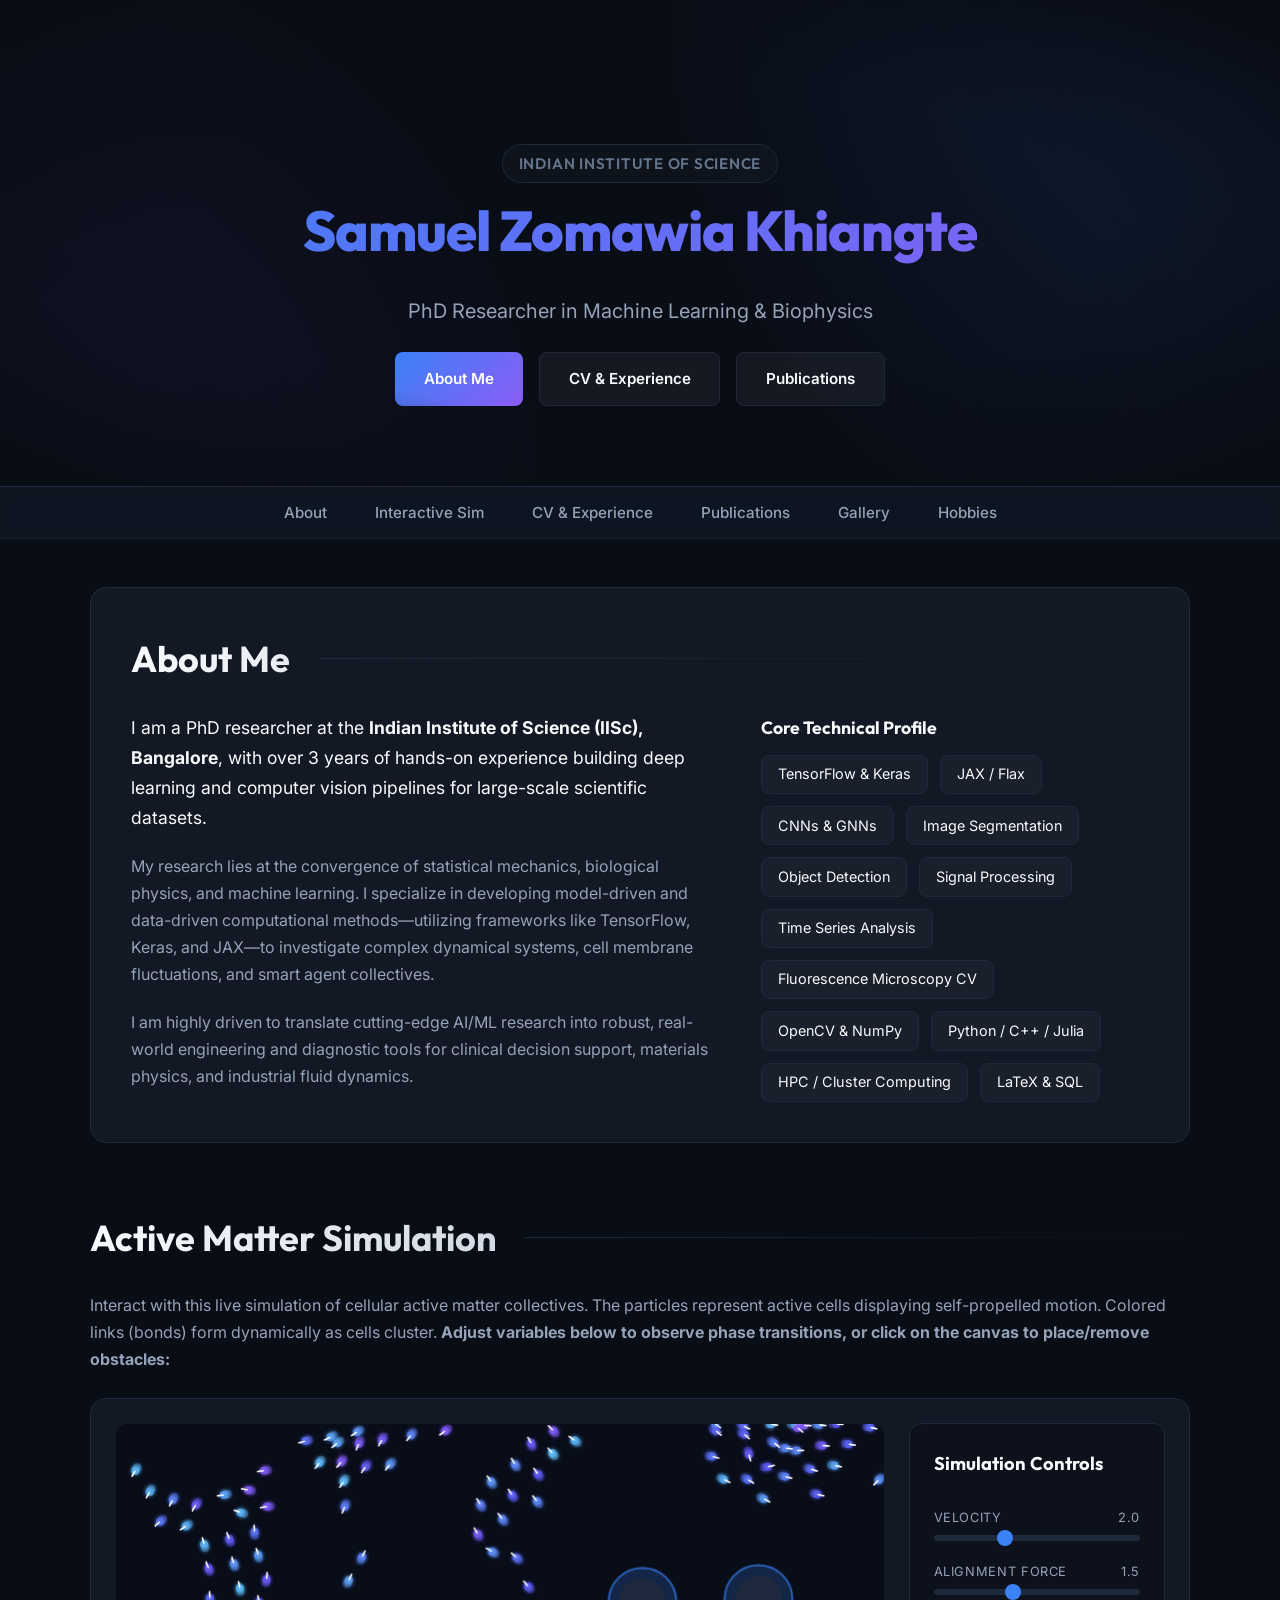
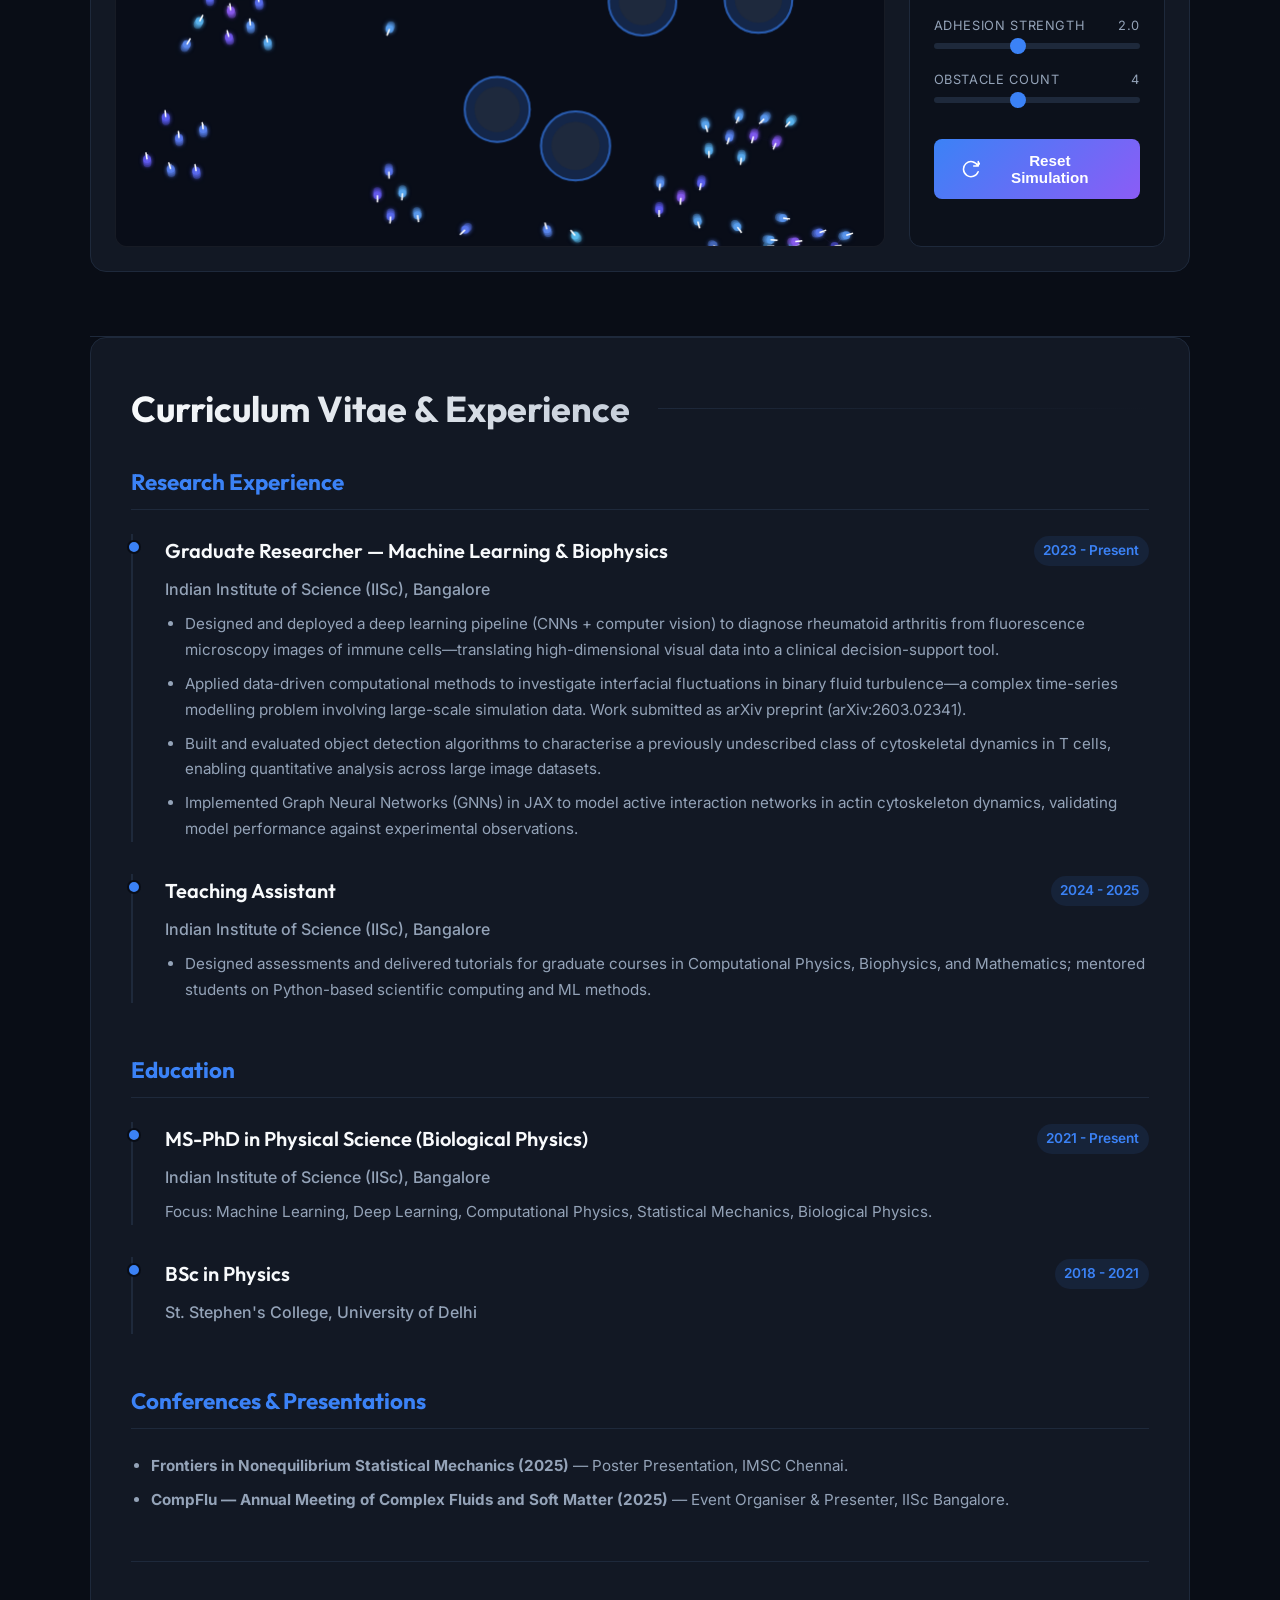
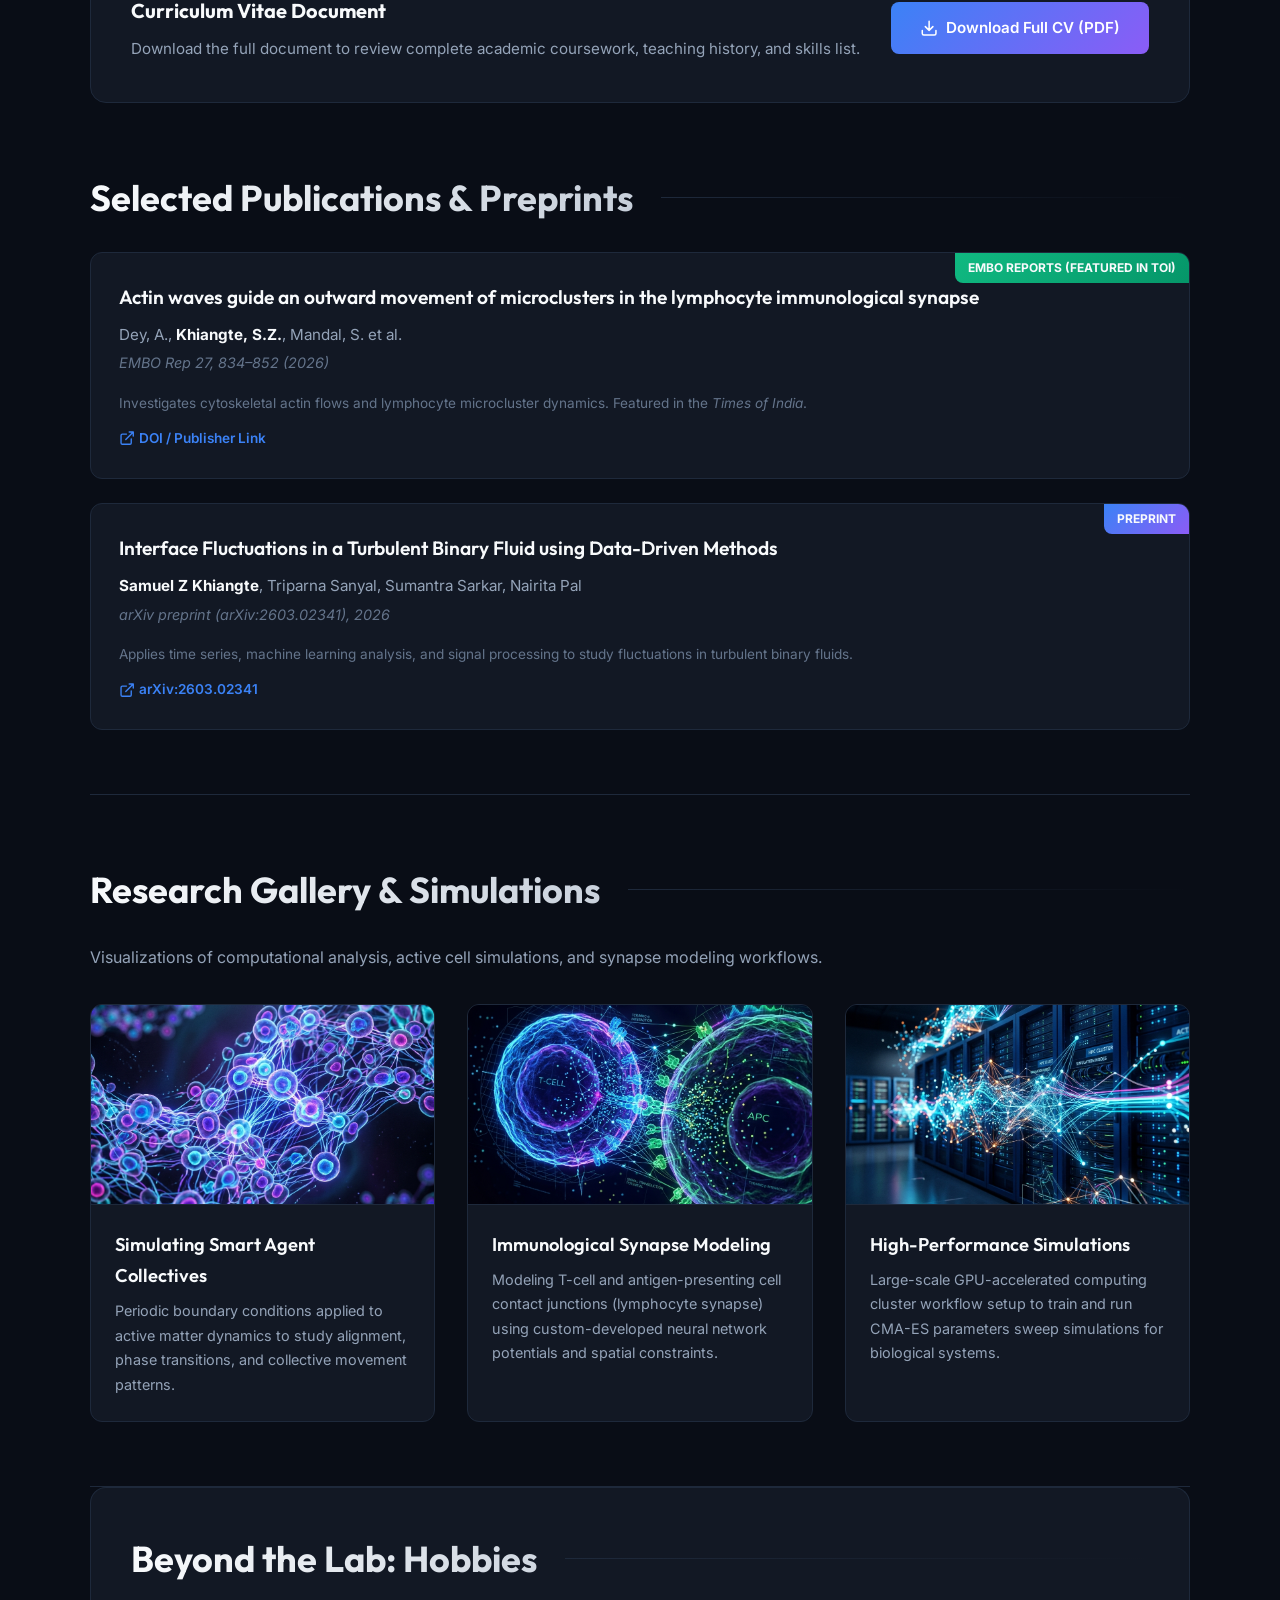
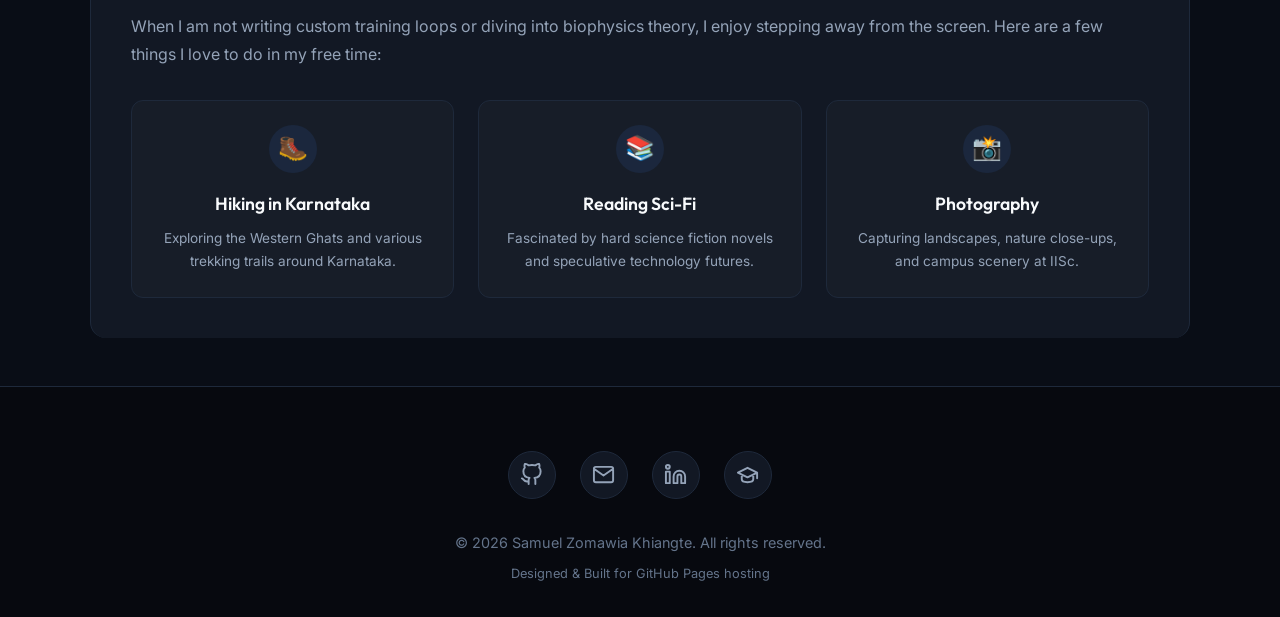
==== commit 3ff021d8: "Update publication records to exact citations for EMBO Reports and turbulence preprint" ====
--- a/index.html
+++ b/index.html
@@ -204,10 +204,10 @@
                 <div class="pub-item">
                     <span class="pub-tag" style="background: linear-gradient(135deg, #10b981 0%, #059669 100%);">EMBO Reports (Featured in TOI)</span>
                     <h3 class="pub-title">Actin waves guide an outward movement of microclusters in the lymphocyte immunological synapse</h3>
-                    <div class="pub-authors"><strong>Khiangte SZ</strong>, et al.</div>
-                    <div class="pub-venue">EMBO Reports, 27, 834–852 (2026)</div>
+                    <div class="pub-authors">Dey, A., <strong>Khiangte, S.Z.</strong>, Mandal, S. et al.</div>
+                    <div class="pub-venue">EMBO Rep 27, 834–852 (2026)</div>
                     <p style="font-size: 0.85rem; color: var(--text-muted); margin-bottom: 0.75rem;">
-                        Featured in the <em>Times of India</em>. Investigates cytoskeletal actin flows and lymphocyte microcluster dynamics.
+                        Investigates cytoskeletal actin flows and lymphocyte microcluster dynamics. Featured in the <em>Times of India</em>.
                     </p>
                     <div class="pub-links">
                         <a href="https://doi.org/10.1038/s44319-025-00676-2" class="pub-link" target="_blank">
@@ -219,14 +219,14 @@
 
                 <div class="pub-item">
                     <span class="pub-tag">Preprint</span>
-                    <h3 class="pub-title">Data-driven investigation of interfacial fluctuations in binary fluid turbulence</h3>
-                    <div class="pub-authors"><strong>Khiangte SZ</strong>, et al.</div>
+                    <h3 class="pub-title">Interface Fluctuations in a Turbulent Binary Fluid using Data-Driven Methods</h3>
+                    <div class="pub-authors"><strong>Samuel Z Khiangte</strong>, Triparna Sanyal, Sumantra Sarkar, Nairita Pal</div>
                     <div class="pub-venue">arXiv preprint (arXiv:2603.02341), 2026</div>
                     <p style="font-size: 0.85rem; color: var(--text-muted); margin-bottom: 0.75rem;">
-                        Applies time series, machine learning analysis, and signal processing to high-dimensional fluid dynamical simulation data.
+                        Applies time series, machine learning analysis, and signal processing to study fluctuations in turbulent binary fluids.
                     </p>
                     <div class="pub-links">
-                        <a href="https://arxiv.org/abs/2603.02341" class="pub-link" target="_blank">
+                        <a href="https://doi.org/10.48550/arXiv.2603.02341" class="pub-link" target="_blank">
                             <svg class="icon" viewBox="0 0 24 24"><path d="M18 13v6a2 2 0 0 1-2 2H5a2 2 0 0 1-2-2V8a2 2 0 0 1 2-2h6M15 3h6v6M10 14L21 3"/></svg>
                             arXiv:2603.02341
                         </a>
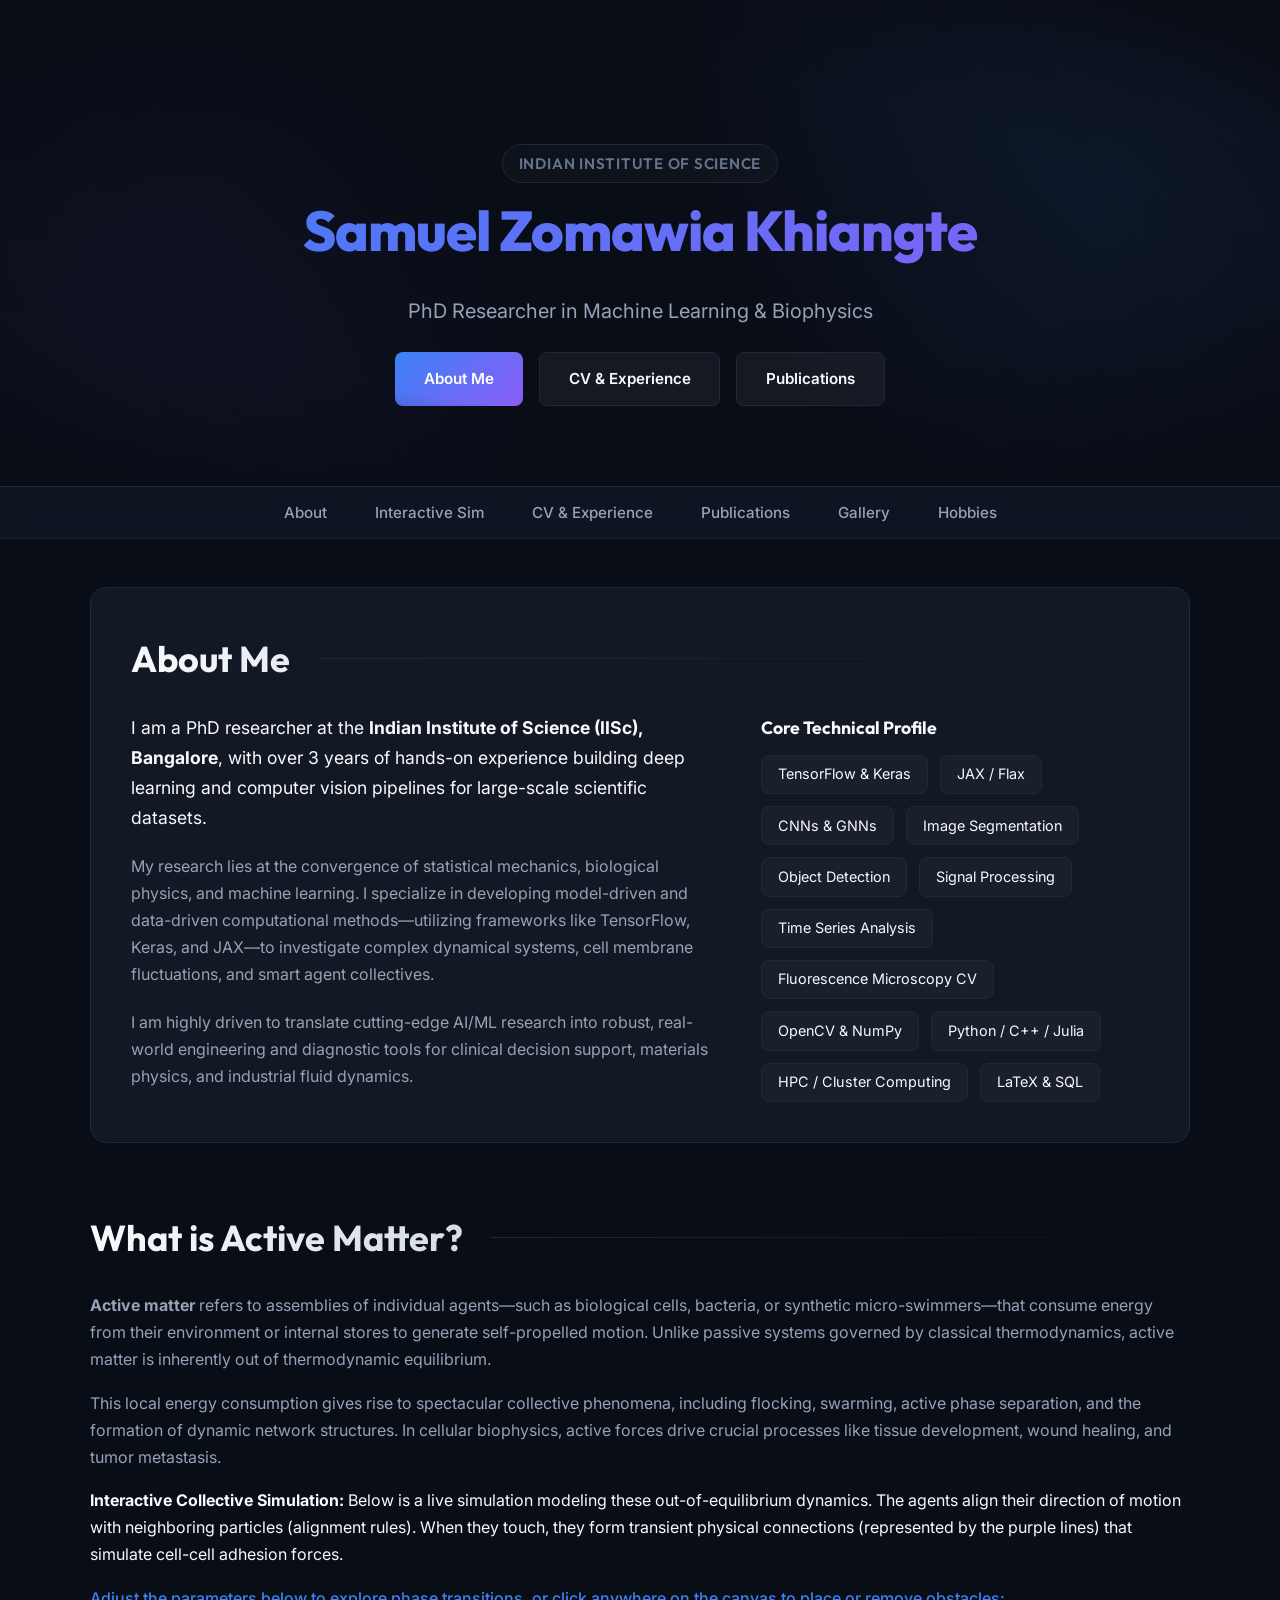
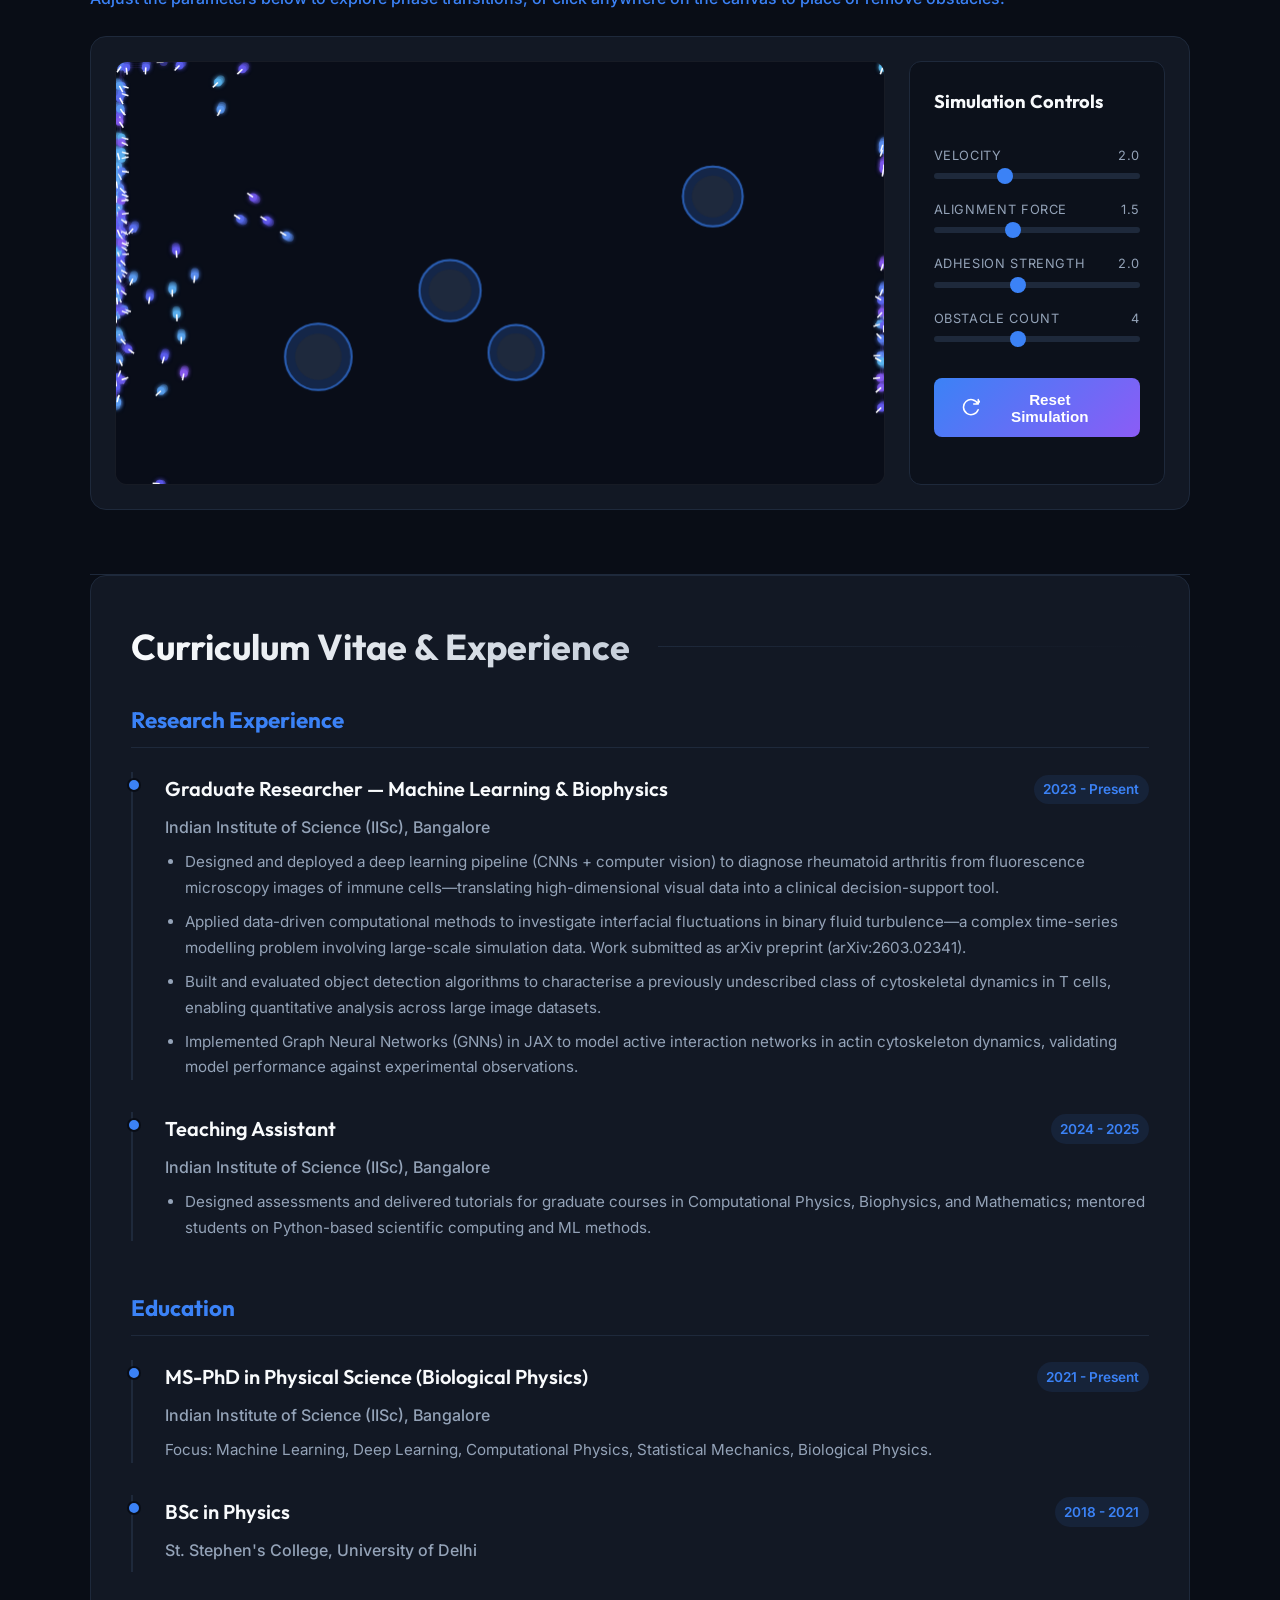
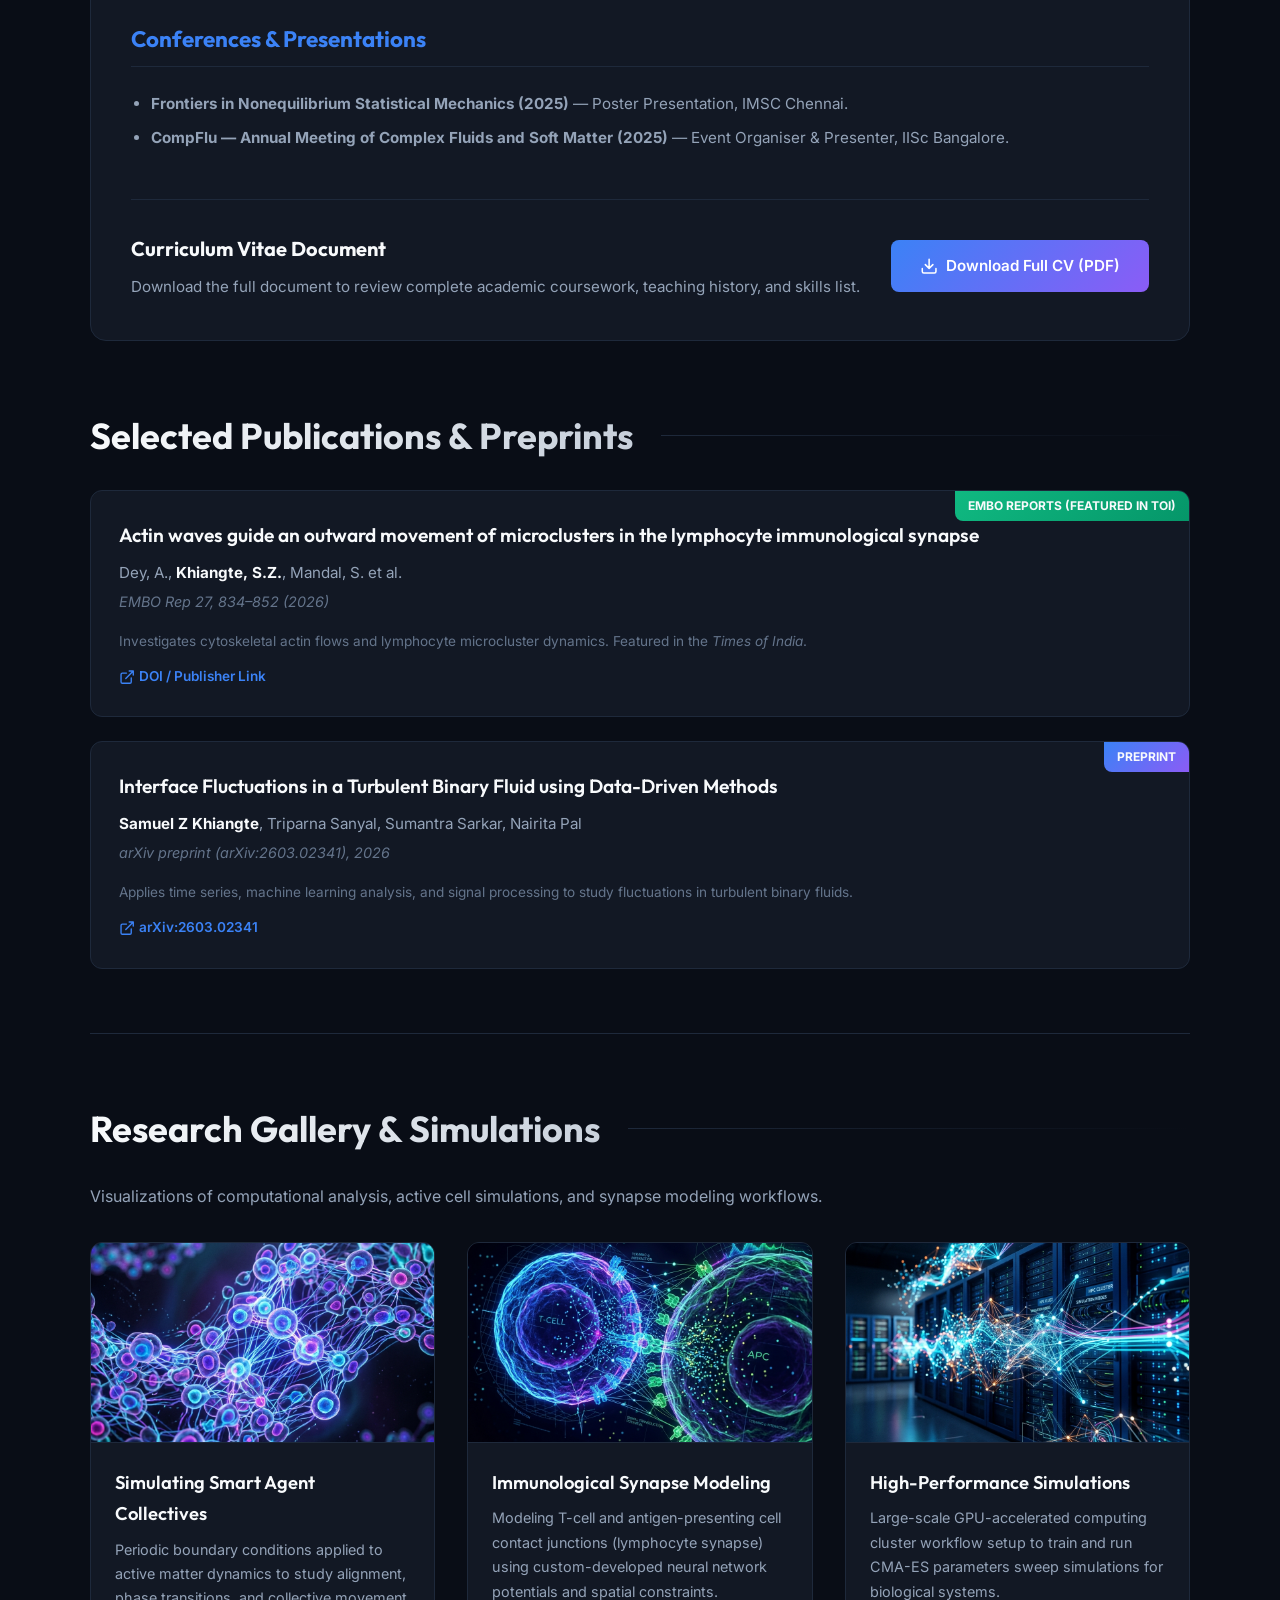
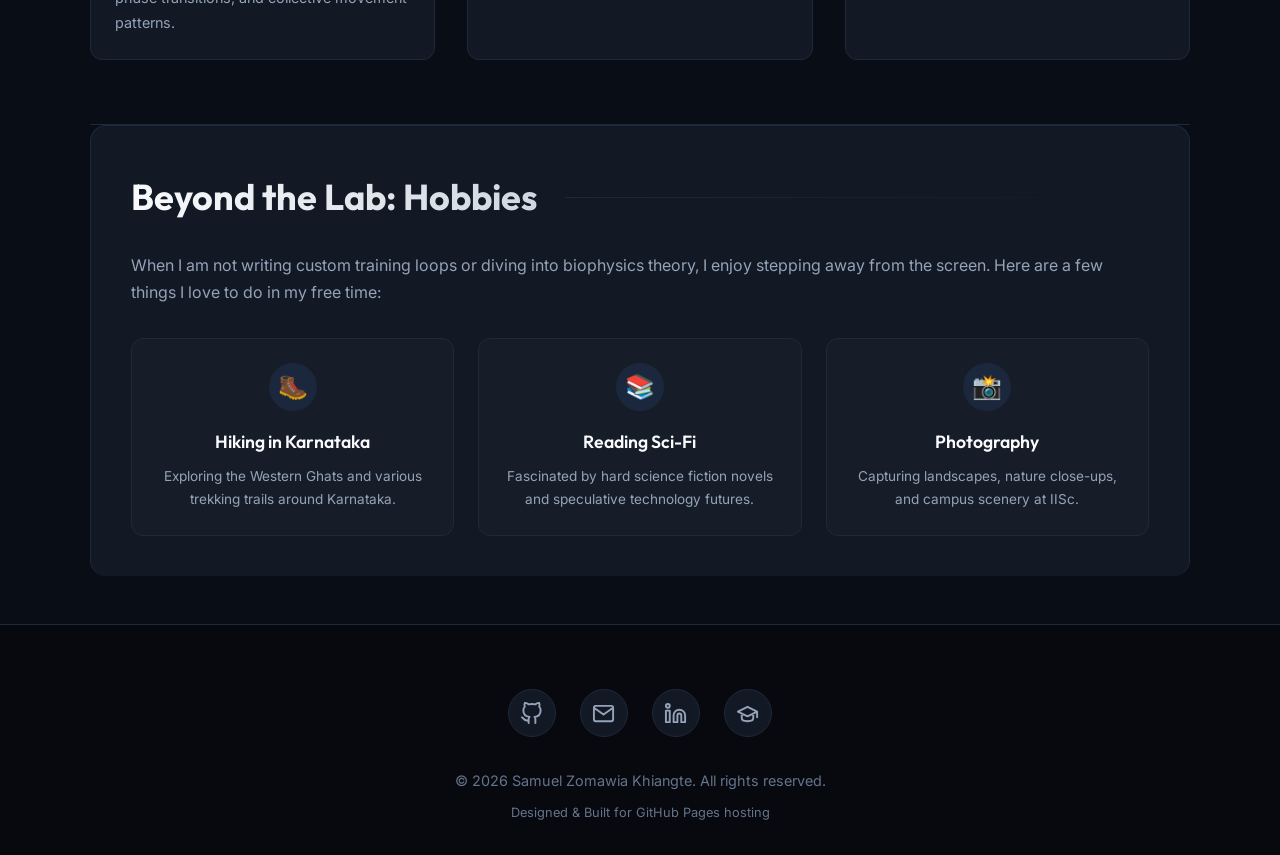
==== commit 03c8b12c: "Update simulation section to explain What is Active Matter?" ====
--- a/index.html
+++ b/index.html
@@ -78,11 +78,21 @@
 
         <!-- Interactive Simulation Section -->
         <section id="sim">
-            <h2>Active Matter Simulation</h2>
-            <p style="color: var(--text-secondary); margin-bottom: 1rem;">
-                Interact with this live simulation of cellular active matter collectives. The particles represent active cells displaying self-propelled motion. Colored links (bonds) form dynamically as cells cluster. 
-                <strong>Adjust variables below to observe phase transitions, or click on the canvas to place/remove obstacles:</strong>
-            </p>
+            <h2>What is Active Matter?</h2>
+            <div style="margin-bottom: 1.5rem; display: flex; flex-direction: column; gap: 1rem; color: var(--text-secondary);">
+                <p>
+                    <strong>Active matter</strong> refers to assemblies of individual agents—such as biological cells, bacteria, or synthetic micro-swimmers—that consume energy from their environment or internal stores to generate self-propelled motion. Unlike passive systems governed by classical thermodynamics, active matter is inherently out of thermodynamic equilibrium.
+                </p>
+                <p>
+                    This local energy consumption gives rise to spectacular collective phenomena, including flocking, swarming, active phase separation, and the formation of dynamic network structures. In cellular biophysics, active forces drive crucial processes like tissue development, wound healing, and tumor metastasis.
+                </p>
+                <p style="color: var(--text-primary);">
+                    <strong>Interactive Collective Simulation:</strong> Below is a live simulation modeling these out-of-equilibrium dynamics. The agents align their direction of motion with neighboring particles (alignment rules). When they touch, they form transient physical connections (represented by the purple lines) that simulate cell-cell adhesion forces. 
+                </p>
+                <p style="font-weight: 500; color: var(--accent-solid);">
+                    Adjust the parameters below to explore phase transitions, or click anywhere on the canvas to place or remove obstacles:
+                </p>
+            </div>
             <div class="sim-container">
                 <div class="sim-canvas-wrapper">
                     <canvas id="simulation-canvas"></canvas>
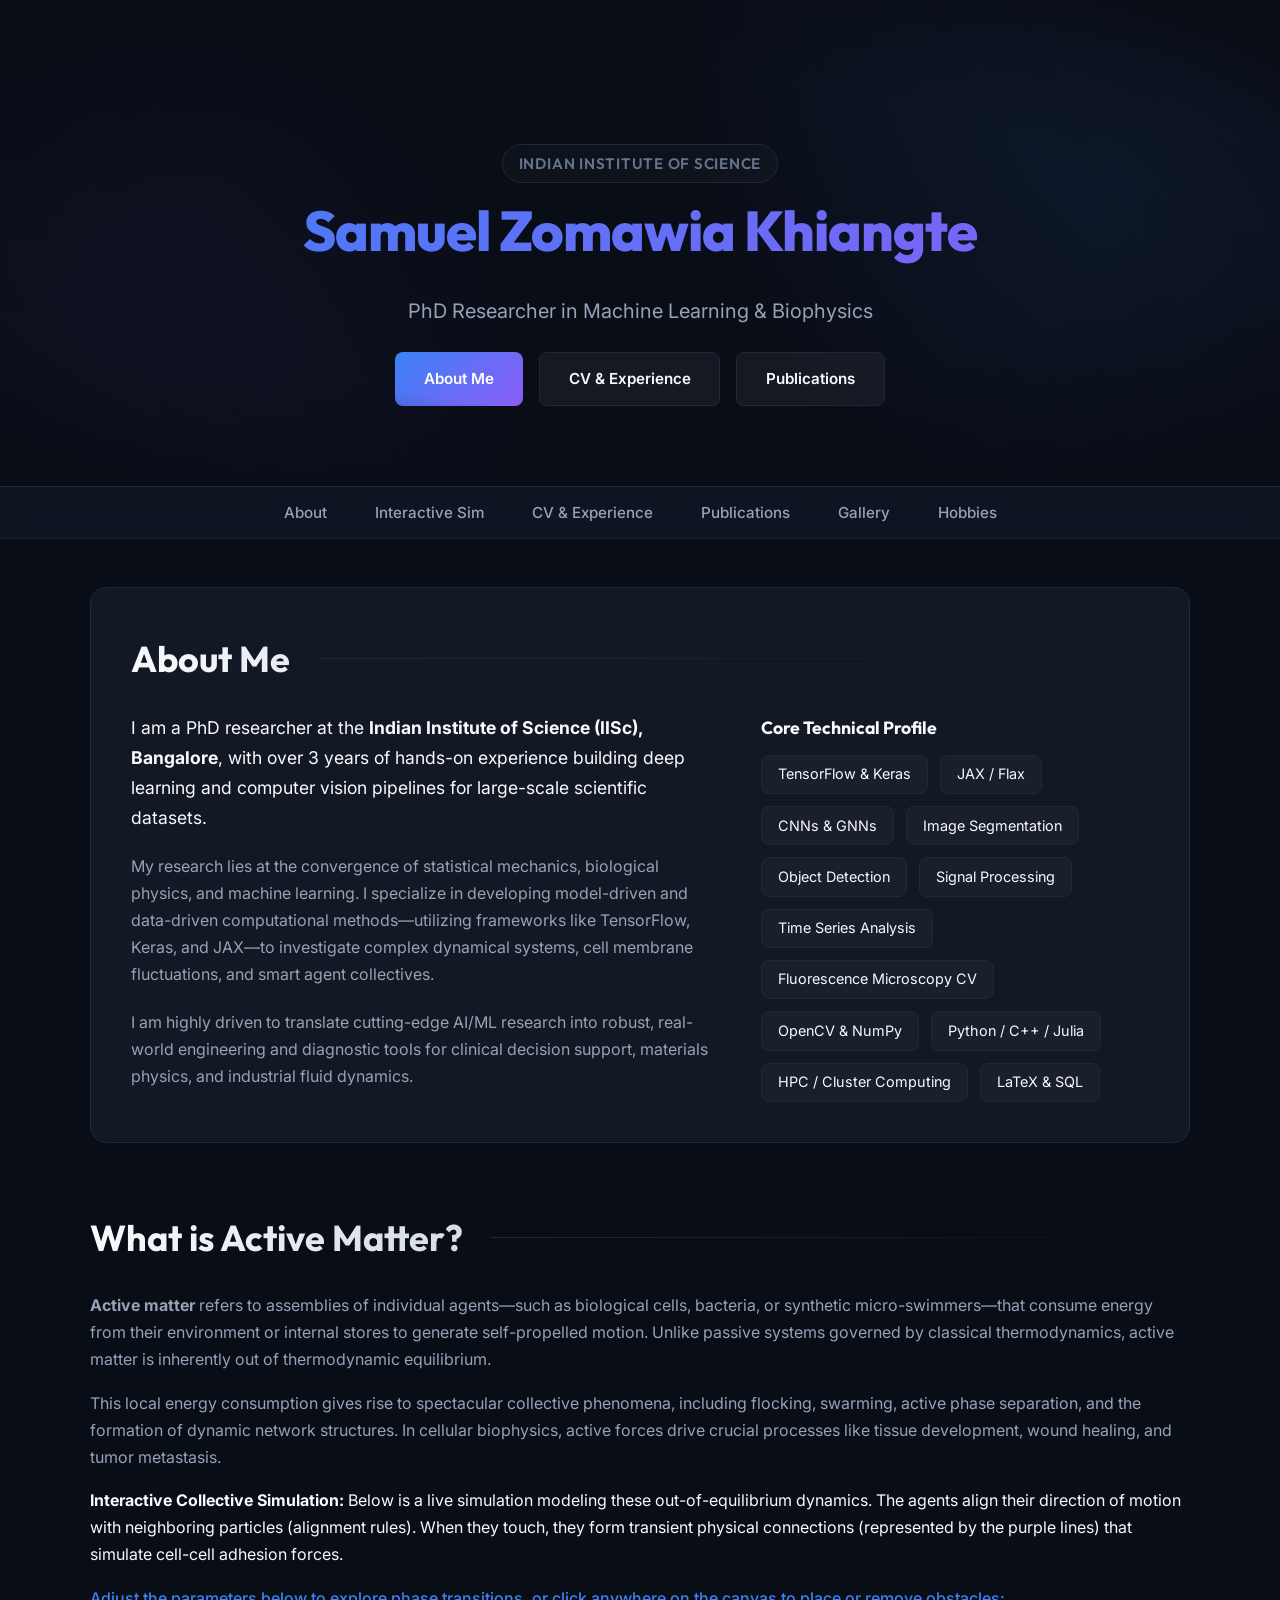
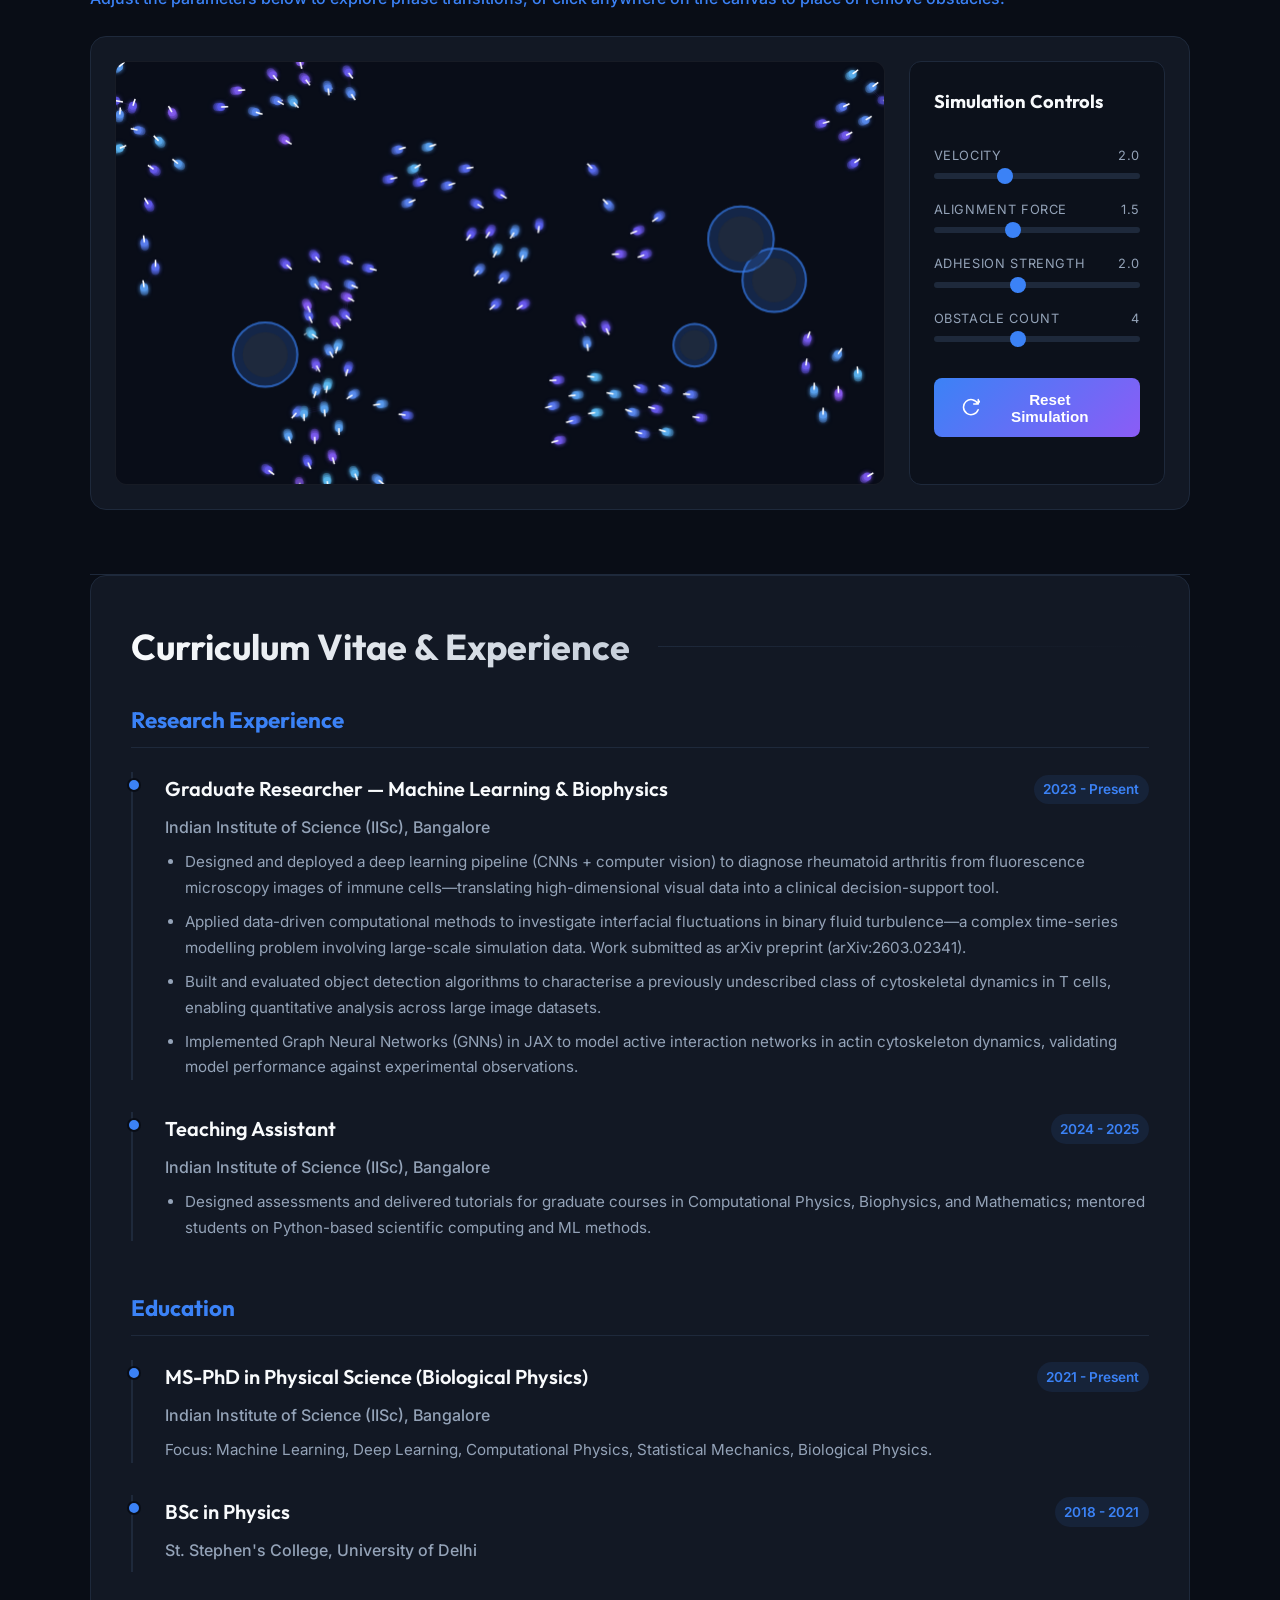
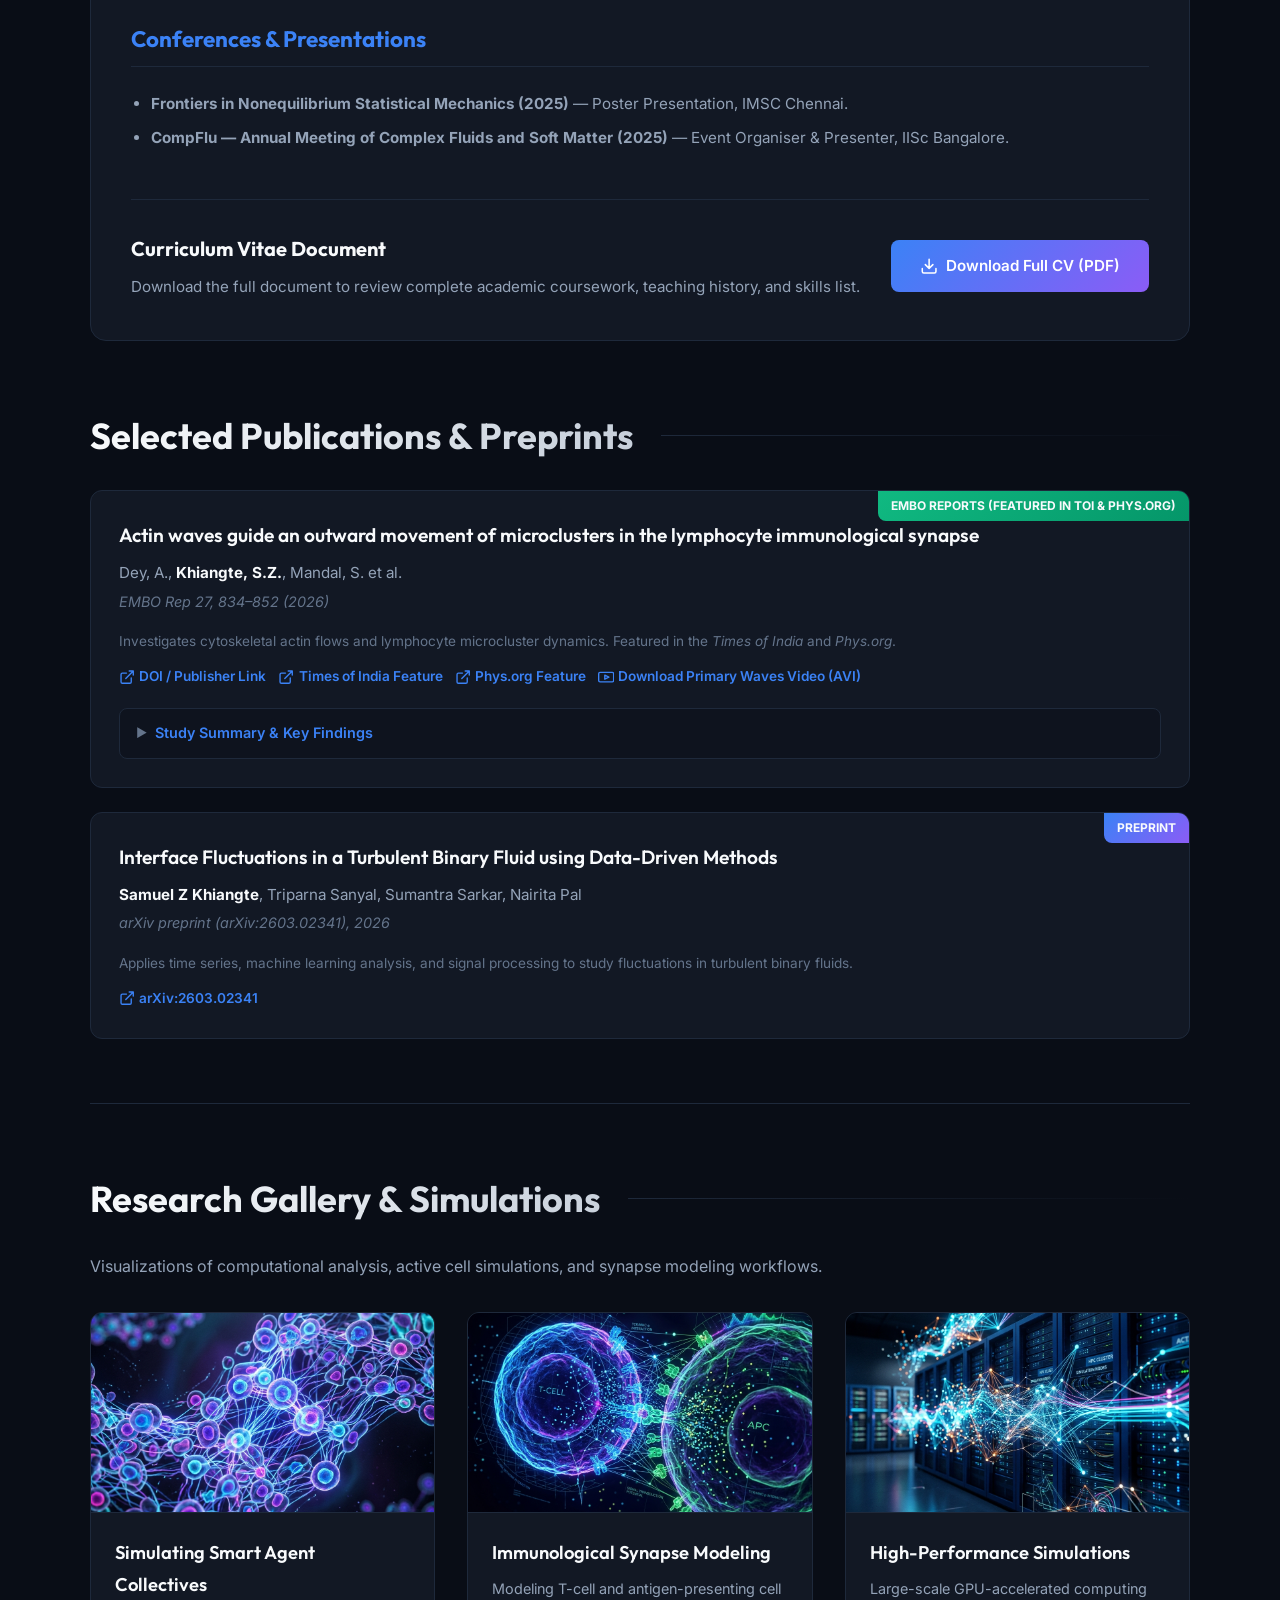
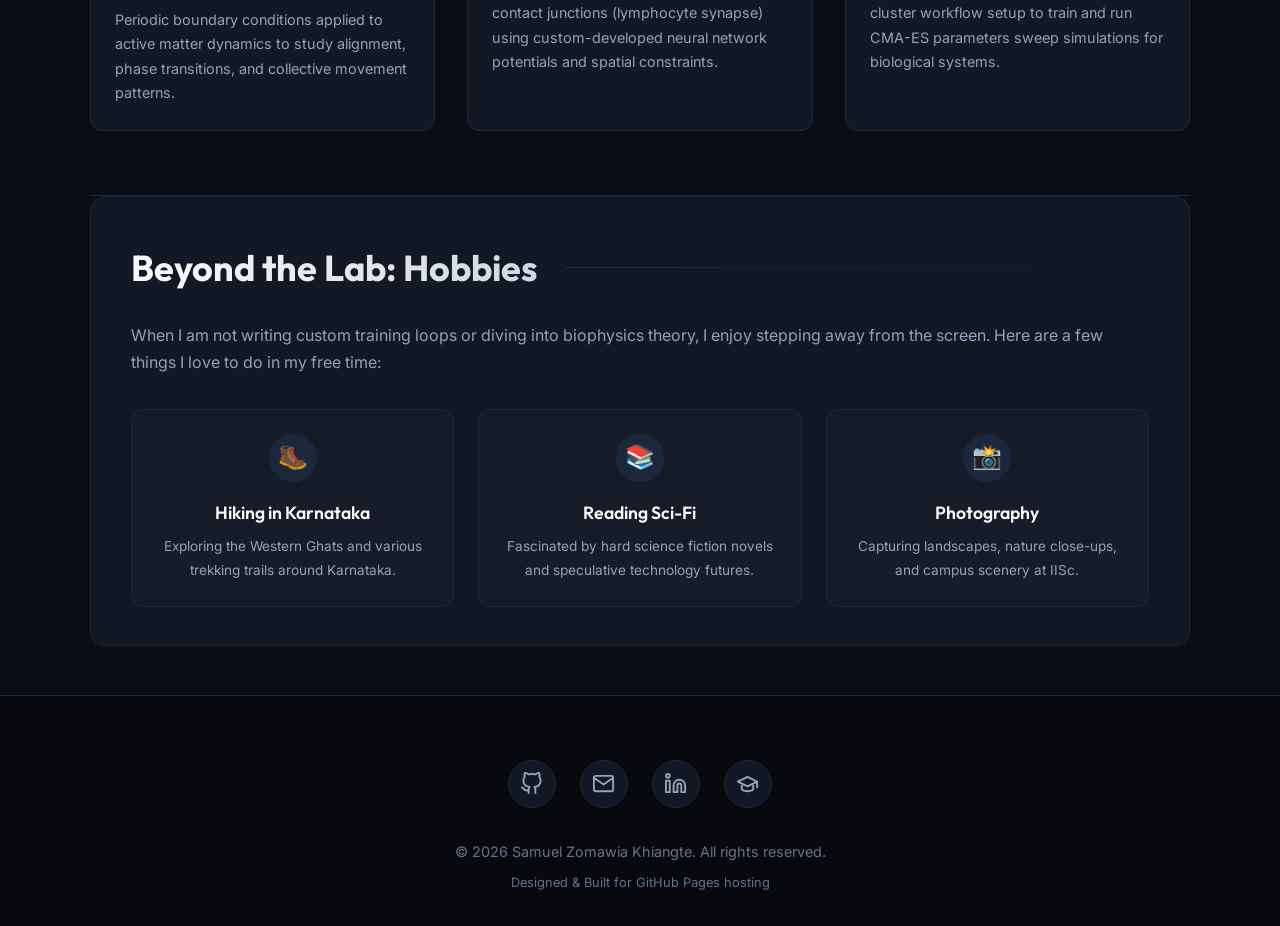
==== commit be19fda6: "Add actin waves featured links, study summary, and video" ====
--- a/index.html
+++ b/index.html
@@ -1,18 +1,22 @@
 <!DOCTYPE html>
 <html lang="en">
+
 <head>
     <meta charset="UTF-8">
     <meta name="viewport" content="width=device-width, initial-scale=1.0">
     <title>Samuel Zomawia Khiangte | Academic Portfolio</title>
-    
+
     <!-- Meta tags for SEO -->
-    <meta name="description" content="Academic Portfolio of Samuel Zomawia Khiangte - PhD Researcher in Machine Learning & Biophysics at the Indian Institute of Science (IISc). Specializing in deep learning, computer vision, and active matter.">
-    <meta name="keywords" content="Samuel Zomawia Khiangte, Samuel Khiangte, IISc, Indian Institute of Science, Active Matter, Machine Learning, Deep Learning, Biophysics, EMBO Reports, Fluid Dynamics">
+    <meta name="description"
+        content="Academic Portfolio of Samuel Zomawia Khiangte - PhD Researcher in Machine Learning & Biophysics at the Indian Institute of Science (IISc). Specializing in deep learning, computer vision, and active matter.">
+    <meta name="keywords"
+        content="Samuel Zomawia Khiangte, Samuel Khiangte, IISc, Indian Institute of Science, Active Matter, Machine Learning, Deep Learning, Biophysics, EMBO Reports, Fluid Dynamics">
     <meta name="author" content="Samuel Zomawia Khiangte">
-    
+
     <!-- Stylesheets -->
     <link rel="stylesheet" href="./styles.css">
 </head>
+
 <body>
 
     <!-- Header Section -->
@@ -40,24 +44,33 @@
     </nav>
 
     <div class="container">
-        
+
         <!-- About Section -->
         <section id="about" class="glass-panel">
             <h2>About Me</h2>
             <div class="grid-2">
                 <div>
                     <p style="margin-bottom: 1.25rem; font-size: 1.1rem; color: var(--text-primary);">
-                        I am a PhD researcher at the <strong>Indian Institute of Science (IISc), Bangalore</strong>, with over 3 years of hands-on experience building deep learning and computer vision pipelines for large-scale scientific datasets.
+                        I am a PhD researcher at the <strong>Indian Institute of Science (IISc), Bangalore</strong>,
+                        with over 3 years of hands-on experience building deep learning and computer vision pipelines
+                        for large-scale scientific datasets.
                     </p>
                     <p style="margin-bottom: 1.25rem; color: var(--text-secondary);">
-                        My research lies at the convergence of statistical mechanics, biological physics, and machine learning. I specialize in developing model-driven and data-driven computational methods—utilizing frameworks like TensorFlow, Keras, and JAX—to investigate complex dynamical systems, cell membrane fluctuations, and smart agent collectives.
+                        My research lies at the convergence of statistical mechanics, biological physics, and machine
+                        learning. I specialize in developing model-driven and data-driven computational
+                        methods—utilizing frameworks like TensorFlow, Keras, and JAX—to investigate complex dynamical
+                        systems, cell membrane fluctuations, and smart agent collectives.
                     </p>
                     <p style="color: var(--text-secondary);">
-                        I am highly driven to translate cutting-edge AI/ML research into robust, real-world engineering and diagnostic tools for clinical decision support, materials physics, and industrial fluid dynamics.
+                        I am highly driven to translate cutting-edge AI/ML research into robust, real-world engineering
+                        and diagnostic tools for clinical decision support, materials physics, and industrial fluid
+                        dynamics.
                     </p>
                 </div>
                 <div>
-                    <h3 style="font-family: var(--font-heading); font-size: 1.1rem; margin-bottom: 0.75rem; color: var(--text-primary);">Core Technical Profile</h3>
+                    <h3
+                        style="font-family: var(--font-heading); font-size: 1.1rem; margin-bottom: 0.75rem; color: var(--text-primary);">
+                        Core Technical Profile</h3>
                     <div class="skills-list" style="margin-top: 0;">
                         <span class="skill-tag">TensorFlow & Keras</span>
                         <span class="skill-tag">JAX / Flax</span>
@@ -79,18 +92,29 @@
         <!-- Interactive Simulation Section -->
         <section id="sim">
             <h2>What is Active Matter?</h2>
-            <div style="margin-bottom: 1.5rem; display: flex; flex-direction: column; gap: 1rem; color: var(--text-secondary);">
+            <div
+                style="margin-bottom: 1.5rem; display: flex; flex-direction: column; gap: 1rem; color: var(--text-secondary);">
                 <p>
-                    <strong>Active matter</strong> refers to assemblies of individual agents—such as biological cells, bacteria, or synthetic micro-swimmers—that consume energy from their environment or internal stores to generate self-propelled motion. Unlike passive systems governed by classical thermodynamics, active matter is inherently out of thermodynamic equilibrium.
+                    <strong>Active matter</strong> refers to assemblies of individual agents—such as biological cells,
+                    bacteria, or synthetic micro-swimmers—that consume energy from their environment or internal stores
+                    to generate self-propelled motion. Unlike passive systems governed by classical thermodynamics,
+                    active matter is inherently out of thermodynamic equilibrium.
                 </p>
                 <p>
-                    This local energy consumption gives rise to spectacular collective phenomena, including flocking, swarming, active phase separation, and the formation of dynamic network structures. In cellular biophysics, active forces drive crucial processes like tissue development, wound healing, and tumor metastasis.
+                    This local energy consumption gives rise to spectacular collective phenomena, including flocking,
+                    swarming, active phase separation, and the formation of dynamic network structures. In cellular
+                    biophysics, active forces drive crucial processes like tissue development, wound healing, and tumor
+                    metastasis.
                 </p>
                 <p style="color: var(--text-primary);">
-                    <strong>Interactive Collective Simulation:</strong> Below is a live simulation modeling these out-of-equilibrium dynamics. The agents align their direction of motion with neighboring particles (alignment rules). When they touch, they form transient physical connections (represented by the purple lines) that simulate cell-cell adhesion forces. 
+                    <strong>Interactive Collective Simulation:</strong> Below is a live simulation modeling these
+                    out-of-equilibrium dynamics. The agents align their direction of motion with neighboring particles
+                    (alignment rules). When they touch, they form transient physical connections (represented by the
+                    purple lines) that simulate cell-cell adhesion forces.
                 </p>
                 <p style="font-weight: 500; color: var(--accent-solid);">
-                    Adjust the parameters below to explore phase transitions, or click anywhere on the canvas to place or remove obstacles:
+                    Adjust the parameters below to explore phase transitions, or click anywhere on the canvas to place
+                    or remove obstacles:
                 </p>
             </div>
             <div class="sim-container">
@@ -99,7 +123,7 @@
                 </div>
                 <div class="sim-controls-panel" id="sim-controls">
                     <h3>Simulation Controls</h3>
-                    
+
                     <div class="sim-group">
                         <label for="param-speed">Velocity <span id="param-speed-val">2.0</span></label>
                         <input type="range" id="param-speed" min="0.5" max="5.0" step="0.1" value="2.0">
@@ -121,7 +145,9 @@
                     </div>
 
                     <button id="btn-reset-sim" class="btn" style="margin-top: 1rem; width: 100%;">
-                        <svg class="icon" viewBox="0 0 24 24"><path d="M21.5 2v6h-6M21.34 15.57a10 10 0 1 1-.57-8.38l5.67-5.67"/></svg>
+                        <svg class="icon" viewBox="0 0 24 24">
+                            <path d="M21.5 2v6h-6M21.34 15.57a10 10 0 1 1-.57-8.38l5.67-5.67" />
+                        </svg>
                         Reset Simulation
                     </button>
                 </div>
@@ -131,9 +157,11 @@
         <!-- CV & Timeline Section -->
         <section id="cv" class="glass-panel">
             <h2>Curriculum Vitae & Experience</h2>
-            
+
             <div style="margin-bottom: 3rem;">
-                <h3 style="font-family: var(--font-heading); font-size: 1.4rem; margin-bottom: 1.5rem; color: var(--accent-solid); border-bottom: 1px solid var(--border-color); padding-bottom: 0.5rem;">Research Experience</h3>
+                <h3
+                    style="font-family: var(--font-heading); font-size: 1.4rem; margin-bottom: 1.5rem; color: var(--accent-solid); border-bottom: 1px solid var(--border-color); padding-bottom: 0.5rem;">
+                    Research Experience</h3>
                 <div class="cv-block">
                     <div class="cv-item">
                         <div class="cv-meta">
@@ -141,29 +169,43 @@
                             <span class="cv-duration">2023 - Present</span>
                         </div>
                         <div class="cv-org">Indian Institute of Science (IISc), Bangalore</div>
-                        <ul style="margin-left: 1.25rem; color: var(--text-secondary); font-size: 0.95rem; display: flex; flex-direction: column; gap: 0.5rem; margin-top: 0.5rem;">
-                            <li>Designed and deployed a deep learning pipeline (CNNs + computer vision) to diagnose rheumatoid arthritis from fluorescence microscopy images of immune cells—translating high-dimensional visual data into a clinical decision-support tool.</li>
-                            <li>Applied data-driven computational methods to investigate interfacial fluctuations in binary fluid turbulence—a complex time-series modelling problem involving large-scale simulation data. Work submitted as arXiv preprint (arXiv:2603.02341).</li>
-                            <li>Built and evaluated object detection algorithms to characterise a previously undescribed class of cytoskeletal dynamics in T cells, enabling quantitative analysis across large image datasets.</li>
-                            <li>Implemented Graph Neural Networks (GNNs) in JAX to model active interaction networks in actin cytoskeleton dynamics, validating model performance against experimental observations.</li>
+                        <ul
+                            style="margin-left: 1.25rem; color: var(--text-secondary); font-size: 0.95rem; display: flex; flex-direction: column; gap: 0.5rem; margin-top: 0.5rem;">
+                            <li>Designed and deployed a deep learning pipeline (CNNs + computer vision) to diagnose
+                                rheumatoid arthritis from fluorescence microscopy images of immune cells—translating
+                                high-dimensional visual data into a clinical decision-support tool.</li>
+                            <li>Applied data-driven computational methods to investigate interfacial fluctuations in
+                                binary fluid turbulence—a complex time-series modelling problem involving large-scale
+                                simulation data. Work submitted as arXiv preprint (arXiv:2603.02341).</li>
+                            <li>Built and evaluated object detection algorithms to characterise a previously undescribed
+                                class of cytoskeletal dynamics in T cells, enabling quantitative analysis across large
+                                image datasets.</li>
+                            <li>Implemented Graph Neural Networks (GNNs) in JAX to model active interaction networks in
+                                actin cytoskeleton dynamics, validating model performance against experimental
+                                observations.</li>
                         </ul>
                     </div>
-                    
+
                     <div class="cv-item">
                         <div class="cv-meta">
                             <span class="cv-title">Teaching Assistant</span>
                             <span class="cv-duration">2024 - 2025</span>
                         </div>
                         <div class="cv-org">Indian Institute of Science (IISc), Bangalore</div>
-                        <ul style="margin-left: 1.25rem; color: var(--text-secondary); font-size: 0.95rem; margin-top: 0.5rem;">
-                            <li>Designed assessments and delivered tutorials for graduate courses in Computational Physics, Biophysics, and Mathematics; mentored students on Python-based scientific computing and ML methods.</li>
+                        <ul
+                            style="margin-left: 1.25rem; color: var(--text-secondary); font-size: 0.95rem; margin-top: 0.5rem;">
+                            <li>Designed assessments and delivered tutorials for graduate courses in Computational
+                                Physics, Biophysics, and Mathematics; mentored students on Python-based scientific
+                                computing and ML methods.</li>
                         </ul>
                     </div>
                 </div>
             </div>
 
             <div style="margin-bottom: 3rem;">
-                <h3 style="font-family: var(--font-heading); font-size: 1.4rem; margin-bottom: 1.5rem; color: var(--accent-solid); border-bottom: 1px solid var(--border-color); padding-bottom: 0.5rem;">Education</h3>
+                <h3
+                    style="font-family: var(--font-heading); font-size: 1.4rem; margin-bottom: 1.5rem; color: var(--accent-solid); border-bottom: 1px solid var(--border-color); padding-bottom: 0.5rem;">
+                    Education</h3>
                 <div class="cv-block">
                     <div class="cv-item">
                         <div class="cv-meta">
@@ -172,7 +214,8 @@
                         </div>
                         <div class="cv-org">Indian Institute of Science (IISc), Bangalore</div>
                         <p class="cv-description" style="margin-top: 0.25rem;">
-                            Focus: Machine Learning, Deep Learning, Computational Physics, Statistical Mechanics, Biological Physics.
+                            Focus: Machine Learning, Deep Learning, Computational Physics, Statistical Mechanics,
+                            Biological Physics.
                         </p>
                     </div>
 
@@ -187,20 +230,30 @@
             </div>
 
             <div>
-                <h3 style="font-family: var(--font-heading); font-size: 1.4rem; margin-bottom: 1.5rem; color: var(--accent-solid); border-bottom: 1px solid var(--border-color); padding-bottom: 0.5rem;">Conferences & Presentations</h3>
-                <ul style="margin-left: 1.25rem; color: var(--text-secondary); font-size: 0.95rem; display: flex; flex-direction: column; gap: 0.5rem;">
-                    <li><strong>Frontiers in Nonequilibrium Statistical Mechanics (2025)</strong> — Poster Presentation, IMSC Chennai.</li>
-                    <li><strong>CompFlu — Annual Meeting of Complex Fluids and Soft Matter (2025)</strong> — Event Organiser & Presenter, IISc Bangalore.</li>
+                <h3
+                    style="font-family: var(--font-heading); font-size: 1.4rem; margin-bottom: 1.5rem; color: var(--accent-solid); border-bottom: 1px solid var(--border-color); padding-bottom: 0.5rem;">
+                    Conferences & Presentations</h3>
+                <ul
+                    style="margin-left: 1.25rem; color: var(--text-secondary); font-size: 0.95rem; display: flex; flex-direction: column; gap: 0.5rem;">
+                    <li><strong>Frontiers in Nonequilibrium Statistical Mechanics (2025)</strong> — Poster Presentation,
+                        IMSC Chennai.</li>
+                    <li><strong>CompFlu — Annual Meeting of Complex Fluids and Soft Matter (2025)</strong> — Event
+                        Organiser & Presenter, IISc Bangalore.</li>
                 </ul>
             </div>
 
-            <div style="margin-top: 3rem; display: flex; justify-content: space-between; align-items: center; flex-wrap: wrap; gap: 1.5rem; border-top: 1px solid var(--border-color); padding-top: 2rem;">
+            <div
+                style="margin-top: 3rem; display: flex; justify-content: space-between; align-items: center; flex-wrap: wrap; gap: 1.5rem; border-top: 1px solid var(--border-color); padding-top: 2rem;">
                 <div>
-                    <h3 style="font-family: var(--font-heading); font-size: 1.25rem; margin-bottom: 0.5rem;">Curriculum Vitae Document</h3>
-                    <p style="font-size: 0.95rem; color: var(--text-secondary);">Download the full document to review complete academic coursework, teaching history, and skills list.</p>
+                    <h3 style="font-family: var(--font-heading); font-size: 1.25rem; margin-bottom: 0.5rem;">Curriculum
+                        Vitae Document</h3>
+                    <p style="font-size: 0.95rem; color: var(--text-secondary);">Download the full document to review
+                        complete academic coursework, teaching history, and skills list.</p>
                 </div>
                 <a href="./CV.pdf" class="btn" target="_blank">
-                    <svg class="icon" viewBox="0 0 24 24"><path d="M21 15v4a2 2 0 0 1-2 2H5a2 2 0 0 1-2-2v-4M7 10l5 5 5-5M12 15V3"/></svg>
+                    <svg class="icon" viewBox="0 0 24 24">
+                        <path d="M21 15v4a2 2 0 0 1-2 2H5a2 2 0 0 1-2-2v-4M7 10l5 5 5-5M12 15V3" />
+                    </svg>
                     Download Full CV (PDF)
                 </a>
             </div>
@@ -210,34 +263,117 @@
         <section id="papers">
             <h2>Selected Publications & Preprints</h2>
             <div class="pub-list">
-                
+
                 <div class="pub-item">
-                    <span class="pub-tag" style="background: linear-gradient(135deg, #10b981 0%, #059669 100%);">EMBO Reports (Featured in TOI)</span>
-                    <h3 class="pub-title">Actin waves guide an outward movement of microclusters in the lymphocyte immunological synapse</h3>
+                    <span class="pub-tag" style="background: linear-gradient(135deg, #10b981 0%, #059669 100%);">EMBO
+                        Reports (Featured in TOI & Phys.org)</span>
+                    <h3 class="pub-title">Actin waves guide an outward movement of microclusters in the lymphocyte
+                        immunological synapse</h3>
                     <div class="pub-authors">Dey, A., <strong>Khiangte, S.Z.</strong>, Mandal, S. et al.</div>
                     <div class="pub-venue">EMBO Rep 27, 834–852 (2026)</div>
                     <p style="font-size: 0.85rem; color: var(--text-muted); margin-bottom: 0.75rem;">
-                        Investigates cytoskeletal actin flows and lymphocyte microcluster dynamics. Featured in the <em>Times of India</em>.
+                        Investigates cytoskeletal actin flows and lymphocyte microcluster dynamics. Featured in the
+                        <em>Times of India</em> and <em>Phys.org</em>.
                     </p>
                     <div class="pub-links">
                         <a href="https://doi.org/10.1038/s44319-025-00676-2" class="pub-link" target="_blank">
-                            <svg class="icon" viewBox="0 0 24 24"><path d="M18 13v6a2 2 0 0 1-2 2H5a2 2 0 0 1-2-2V8a2 2 0 0 1 2-2h6M15 3h6v6M10 14L21 3"/></svg>
+                            <svg class="icon" viewBox="0 0 24 24">
+                                <path
+                                    d="M18 13v6a2 2 0 0 1-2 2H5a2 2 0 0 1-2-2V8a2 2 0 0 1 2-2h6M15 3h6v6M10 14L21 3" />
+                            </svg>
                             DOI / Publisher Link
                         </a>
-                    </div>
+                        <a href="https://timesofindia.indiatimes.com/india/actin-waves-help-t-cells-reuse-key-receptors-iisc-study/articleshow/126581874.cms"
+                            class="pub-link" target="_blank">
+                            <svg class="icon" viewBox="0 0 24 24">
+                                <path
+                                    d="M18 13v6a2 2 0 0 1-2 2H5a2 2 0 0 1-2-2V8a2 2 0 0 1 2-2h6M15 3h6v6M10 14L21 3" />
+                            </svg>
+                            Times of India Feature
+                        </a>
+                        <a href="https://phys.org/news/2026-01-actin-wavefronts-cell-receptors-endocytosis.html"
+                            class="pub-link" target="_blank">
+                            <svg class="icon" viewBox="0 0 24 24">
+                                <path
+                                    d="M18 13v6a2 2 0 0 1-2 2H5a2 2 0 0 1-2-2V8a2 2 0 0 1 2-2h6M15 3h6v6M10 14L21 3" />
+                            </svg>
+                            Phys.org Feature
+                        </a>
+                        <a href="./primary_waves.avi" class="pub-link" target="_blank" download>
+                            <svg class="icon" viewBox="0 0 24 24">
+                                <path
+                                    d="M23 7a2 2 0 0 0-2-2H3a2 2 0 0 0-2 2v10a2 2 0 0 0 2 2h18a2 2 0 0 0 2-2V7zM10 15V9l6 3-6 3z" />
+                            </svg>
+                            Download Primary Waves Video (AVI)
+                        </a>
+                    </div>
+
+                    <details class="pub-details">
+                        <summary>Study Summary & Key Findings</summary>
+                        <div class="pub-details-content">
+                            <h4>The Experimental System</h4>
+                            <p>The study investigates the complex cytoskeletal mechanics of the immunological
+                                synapse—the specialized contact junction between a T cell and an antigen-presenting cell
+                                (APC) that initiates the adaptive immune response.</p>
+                            <p>To study this, the researchers utilized a highly controlled <em>in vitro</em> system:</p>
+                            <ul>
+                                <li><strong>Cells:</strong> Live primary murine T cells (both CD8+ and CD4+) compared
+                                    against a commonly used immortalized T cell line (Jurkat cells).</li>
+                                <li><strong>Activation Platform:</strong> Glass-supported lipid bilayers (SLBs)
+                                    reconstituted with specific ligands (like anti-CD3 and ICAM1) to artificially mimic
+                                    the surface of an antigen-presenting cell.</li>
+                                <li><strong>Imaging:</strong> Total Internal Reflection-Structured Illumination
+                                    Microscopy (TIRF-SIM), combined with computational tracking, to visualize and
+                                    quantify the incredibly fast, microscale movements of F-actin and T cell receptor
+                                    (TCR) microclusters in real time.</li>
+                            </ul>
+
+                            <h4>Key Findings</h4>
+                            <p>Traditionally, TCR microclusters were understood to flow retrogradely (inward) toward the
+                                central supramolecular activation cluster (cSMAC) for degradation. However, this study
+                                uncovered a parallel process:</p>
+                            <ul>
+                                <li><strong>Discovery of Outward TCR Movement:</strong> While Jurkat cell lines mostly
+                                    exhibited the expected inward receptor flow, primary T cells showed a radically
+                                    different behavior. In primary cells, a significant portion (roughly 40%) of motile
+                                    TCR microclusters actually move anterogradely—outward toward the cell periphery,
+                                    away from the cSMAC.</li>
+                                <li><strong>Novel "Actin Waves":</strong> This outward receptor movement is physically
+                                    driven by previously uncharacterized, outward-propagating "actin waves". Uniquely,
+                                    these anterograde waves exist simultaneously in the same space as the standard
+                                    inward-pulling retrograde F-actin flows.</li>
+                                <li><strong>The Crucial Role of WASP:</strong> The Wiskott-Aldrich Syndrome Protein
+                                    (WASP) serves as the necessary molecular tether that couples the TCR microclusters
+                                    to these outward actin waves. In genetically modified T cells lacking WASP
+                                    (WASP-/-), the outward actin waves still occurred, but the receptors failed to
+                                    attach to them and "slipped," severely reducing their outward movement.</li>
+                                <li><strong>Signaling Homeostasis:</strong> This newly discovered dual-movement system
+                                    explains how roughly 50% of antigen receptors manage to escape degradation at the
+                                    center of the synapse. By sweeping a large fraction of receptors outward, the cell
+                                    actively maintains T cell receptor homeostasis and prolongs signaling viability
+                                    during an immune response.</li>
+                            </ul>
+                        </div>
+                    </details>
                 </div>
 
                 <div class="pub-item">
                     <span class="pub-tag">Preprint</span>
-                    <h3 class="pub-title">Interface Fluctuations in a Turbulent Binary Fluid using Data-Driven Methods</h3>
-                    <div class="pub-authors"><strong>Samuel Z Khiangte</strong>, Triparna Sanyal, Sumantra Sarkar, Nairita Pal</div>
+                    <h3 class="pub-title">Interface Fluctuations in a Turbulent Binary Fluid using Data-Driven Methods
+                    </h3>
+                    <div class="pub-authors"><strong>Samuel Z Khiangte</strong>, Triparna Sanyal, Sumantra Sarkar,
+                        Nairita Pal</div>
                     <div class="pub-venue">arXiv preprint (arXiv:2603.02341), 2026</div>
                     <p style="font-size: 0.85rem; color: var(--text-muted); margin-bottom: 0.75rem;">
-                        Applies time series, machine learning analysis, and signal processing to study fluctuations in turbulent binary fluids.
+                        Applies time series, machine learning analysis, and signal processing to study fluctuations in
+                        turbulent binary fluids.
                     </p>
                     <div class="pub-links">
                         <a href="https://doi.org/10.48550/arXiv.2603.02341" class="pub-link" target="_blank">
-                            <svg class="icon" viewBox="0 0 24 24"><path d="M18 13v6a2 2 0 0 1-2 2H5a2 2 0 0 1-2-2V8a2 2 0 0 1 2-2h6M15 3h6v6M10 14L21 3"/></svg>
+                            <svg class="icon" viewBox="0 0 24 24">
+                                <path
+                                    d="M18 13v6a2 2 0 0 1-2 2H5a2 2 0 0 1-2-2V8a2 2 0 0 1 2-2h6M15 3h6v6M10 14L21 3" />
+                            </svg>
                             arXiv:2603.02341
                         </a>
                     </div>
@@ -249,9 +385,10 @@
         <!-- Research Gallery Section -->
         <section id="gallery">
             <h2>Research Gallery & Simulations</h2>
-            <p style="color: var(--text-secondary); margin-bottom: 2rem;">Visualizations of computational analysis, active cell simulations, and synapse modeling workflows.</p>
+            <p style="color: var(--text-secondary); margin-bottom: 2rem;">Visualizations of computational analysis,
+                active cell simulations, and synapse modeling workflows.</p>
             <div class="grid-cards">
-                
+
                 <!-- Card 1: Active Matter -->
                 <div class="media-card">
                     <div class="media-preview">
@@ -259,7 +396,8 @@
                     </div>
                     <div class="media-content">
                         <h3>Simulating Smart Agent Collectives</h3>
-                        <p>Periodic boundary conditions applied to active matter dynamics to study alignment, phase transitions, and collective movement patterns.</p>
+                        <p>Periodic boundary conditions applied to active matter dynamics to study alignment, phase
+                            transitions, and collective movement patterns.</p>
                     </div>
                 </div>
 
@@ -270,7 +408,8 @@
                     </div>
                     <div class="media-content">
                         <h3>Immunological Synapse Modeling</h3>
-                        <p>Modeling T-cell and antigen-presenting cell contact junctions (lymphocyte synapse) using custom-developed neural network potentials and spatial constraints.</p>
+                        <p>Modeling T-cell and antigen-presenting cell contact junctions (lymphocyte synapse) using
+                            custom-developed neural network potentials and spatial constraints.</p>
                     </div>
                 </div>
 
@@ -281,7 +420,8 @@
                     </div>
                     <div class="media-content">
                         <h3>High-Performance Simulations</h3>
-                        <p>Large-scale GPU-accelerated computing cluster workflow setup to train and run CMA-ES parameters sweep simulations for biological systems.</p>
+                        <p>Large-scale GPU-accelerated computing cluster workflow setup to train and run CMA-ES
+                            parameters sweep simulations for biological systems.</p>
                     </div>
                 </div>
 
@@ -291,15 +431,17 @@
         <!-- Hobbies Section -->
         <section id="hobbies" class="glass-panel">
             <h2>Beyond the Lab: Hobbies</h2>
-            <p style="color: var(--text-secondary); margin-bottom: 2rem;">When I am not writing custom training loops or diving into biophysics theory, I enjoy stepping away from the screen. Here are a few things I love to do in my free time:</p>
-            
+            <p style="color: var(--text-secondary); margin-bottom: 2rem;">When I am not writing custom training loops or
+                diving into biophysics theory, I enjoy stepping away from the screen. Here are a few things I love to do
+                in my free time:</p>
+
             <div class="hobbies-grid">
                 <div class="hobby-card">
                     <div class="hobby-icon">🥾</div>
                     <h3>Hiking in Karnataka</h3>
                     <p>Exploring the Western Ghats and various trekking trails around Karnataka.</p>
                 </div>
-                
+
                 <div class="hobby-card">
                     <div class="hobby-icon">📚</div>
                     <h3>Reading Sci-Fi</h3>
@@ -320,23 +462,36 @@
     <footer id="contact">
         <div class="social-links">
             <a href="https://github.com/SamuelKhiangte" class="social-link" title="GitHub" target="_blank">
-                <svg class="icon" viewBox="0 0 24 24"><path d="M9 19c-5 1.5-5-2.5-7-3m14 6v-3.87a3.37 3.37 0 0 0-.94-2.61c3.14-.35 6.44-1.54 6.44-7A5.44 5.44 0 0 0 20 4.77 5.07 5.07 0 0 0 19.91 1S18.73.65 16 2.48a13.38 13.38 0 0 0-7 0C6.27.65 5.09 1 5.09 1A5.07 5.07 0 0 0 5 4.77a5.44 5.44 0 0 0-1.5 3.78c0 5.42 3.3 6.61 6.44 7A3.37 3.37 0 0 0 9 18.13V22"/></svg>
+                <svg class="icon" viewBox="0 0 24 24">
+                    <path
+                        d="M9 19c-5 1.5-5-2.5-7-3m14 6v-3.87a3.37 3.37 0 0 0-.94-2.61c3.14-.35 6.44-1.54 6.44-7A5.44 5.44 0 0 0 20 4.77 5.07 5.07 0 0 0 19.91 1S18.73.65 16 2.48a13.38 13.38 0 0 0-7 0C6.27.65 5.09 1 5.09 1A5.07 5.07 0 0 0 5 4.77a5.44 5.44 0 0 0-1.5 3.78c0 5.42 3.3 6.61 6.44 7A3.37 3.37 0 0 0 9 18.13V22" />
+                </svg>
             </a>
             <a href="mailto:samuelk@iisc.ac.in" class="social-link" title="Email" target="_blank">
-                <svg class="icon" viewBox="0 0 24 24"><path d="M4 4h16c1.1 0 2 .9 2 2v12c0 1.1-.9 2-2 2H4c-1.1 0-2-.9-2-2V6c0-1.1.9-2 2-2zM22 6l-10 7L2 6"/></svg>
+                <svg class="icon" viewBox="0 0 24 24">
+                    <path
+                        d="M4 4h16c1.1 0 2 .9 2 2v12c0 1.1-.9 2-2 2H4c-1.1 0-2-.9-2-2V6c0-1.1.9-2 2-2zM22 6l-10 7L2 6" />
+                </svg>
             </a>
             <a href="https://linkedin.com/in/samuel-khiangte" class="social-link" title="LinkedIn" target="_blank">
-                <svg class="icon" viewBox="0 0 24 24"><path d="M16 8a6 6 0 0 1 6 6v7h-4v-7a2 2 0 0 0-2-2 2 2 0 0 0-2 2v7h-4v-7a6 6 0 0 1 6-6zM2 9h4v12H2zM4 2a2 2 0 0 1 2 2 2 2 0 0 1-2 2 2 2 0 0 1-2-2 2 2 0 0 1 2-2z"/></svg>
+                <svg class="icon" viewBox="0 0 24 24">
+                    <path
+                        d="M16 8a6 6 0 0 1 6 6v7h-4v-7a2 2 0 0 0-2-2 2 2 0 0 0-2 2v7h-4v-7a6 6 0 0 1 6-6zM2 9h4v12H2zM4 2a2 2 0 0 1 2 2 2 2 0 0 1-2 2 2 2 0 0 1-2-2 2 2 0 0 1 2-2z" />
+                </svg>
             </a>
             <a href="https://scholar.google.com" class="social-link" title="Google Scholar" target="_blank">
-                <svg class="icon" viewBox="0 0 24 24"><path d="M22 10v6M2 10l10-5 10 5-10 5zM6 12v5c0 2 2 3 6 3s6-1 6-3v-5"/></svg>
+                <svg class="icon" viewBox="0 0 24 24">
+                    <path d="M22 10v6M2 10l10-5 10 5-10 5zM6 12v5c0 2 2 3 6 3s6-1 6-3v-5" />
+                </svg>
             </a>
         </div>
         <p class="footer-text">&copy; 2026 Samuel Zomawia Khiangte. All rights reserved.</p>
-        <p class="footer-text" style="margin-top: 0.5rem; font-size: 0.8rem;">Designed & Built for GitHub Pages hosting</p>
+        <p class="footer-text" style="margin-top: 0.5rem; font-size: 0.8rem;">Designed & Built for GitHub Pages hosting
+        </p>
     </footer>
 
     <!-- Scripts -->
     <script src="./simulation.js"></script>
 </body>
-</html>
+
+</html>
--- a/styles.css
+++ b/styles.css
@@ -676,3 +676,93 @@
         padding: 0.4rem 0.8rem;
     }
 }
+
+/* Collapsible Publication Details */
+.pub-details {
+    margin-top: 1.25rem;
+    background: rgba(9, 13, 22, 0.4);
+    border: 1px solid var(--border-color);
+    border-radius: 8px;
+    padding: 0.75rem 1rem;
+    transition: all 0.3s ease;
+}
+
+.pub-details[open] {
+    border-color: rgba(59, 130, 246, 0.3);
+    background: rgba(9, 13, 22, 0.6);
+}
+
+.pub-details summary {
+    font-size: 0.9rem;
+    font-weight: 600;
+    color: var(--accent-solid);
+    outline: none;
+    cursor: pointer;
+    user-select: none;
+    list-style: none; /* Hide default arrow */
+    display: flex;
+    align-items: center;
+    gap: 0.5rem;
+}
+
+.pub-details summary::-webkit-details-marker {
+    display: none; /* Hide default arrow in Safari */
+}
+
+.pub-details summary::before {
+    content: '▶';
+    font-size: 0.75rem;
+    transition: transform 0.2s ease;
+    display: inline-block;
+    color: var(--text-muted);
+}
+
+.pub-details[open] summary::before {
+    transform: rotate(90deg);
+    color: var(--accent-solid);
+}
+
+.pub-details-content {
+    margin-top: 1rem;
+    padding-top: 0.75rem;
+    border-top: 1px solid var(--border-color);
+    font-size: 0.875rem;
+    line-height: 1.6;
+    color: var(--text-secondary);
+}
+
+.pub-details-content h4 {
+    color: var(--text-primary);
+    font-size: 0.95rem;
+    margin: 1.25rem 0 0.5rem 0;
+    font-family: var(--font-heading);
+}
+
+.pub-details-content h4:first-of-type {
+    margin-top: 0;
+}
+
+.pub-details-content p {
+    margin-bottom: 0.75rem;
+}
+
+.pub-details-content ul {
+    list-style: none;
+    padding-left: 0;
+    margin-bottom: 1rem;
+}
+
+.pub-details-content ul li {
+    position: relative;
+    padding-left: 1.25rem;
+    margin-bottom: 0.5rem;
+}
+
+.pub-details-content ul li::before {
+    content: '•';
+    color: var(--accent-solid);
+    font-weight: bold;
+    position: absolute;
+    left: 0;
+    top: 0;
+}
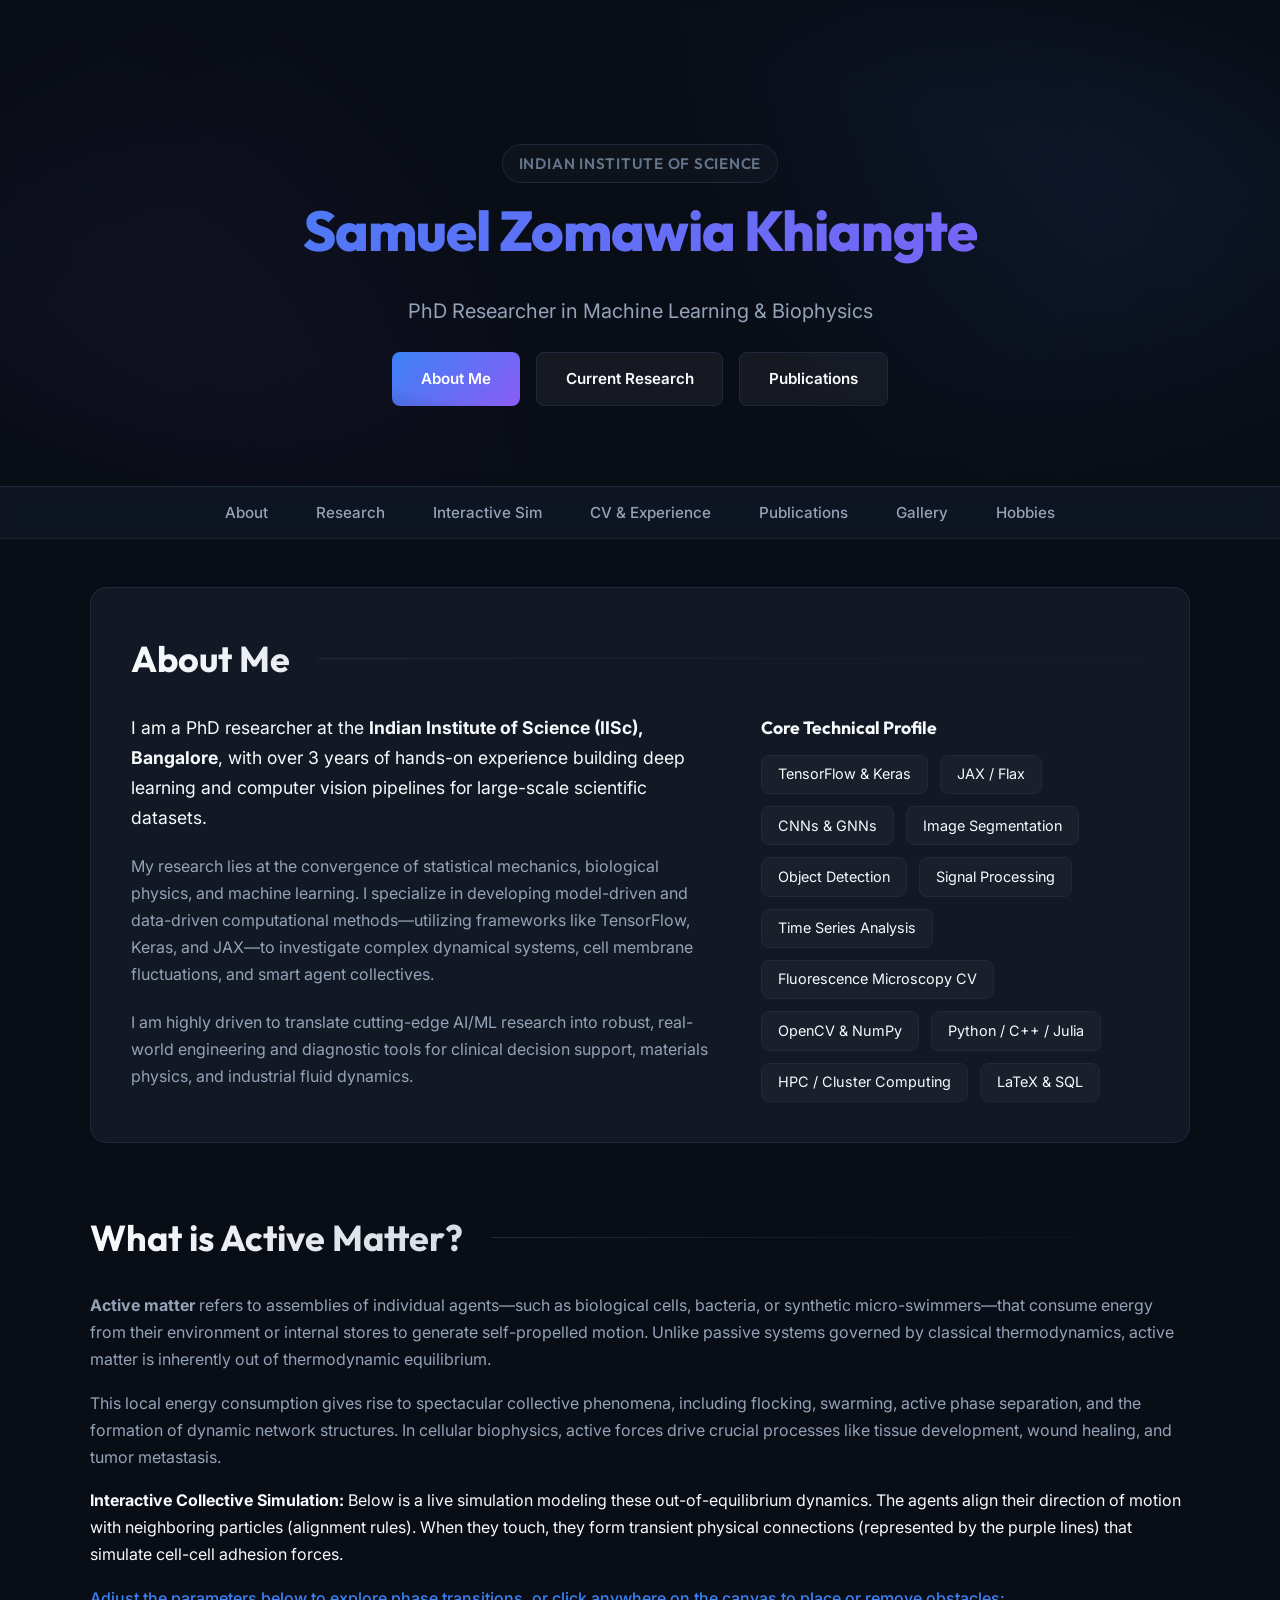
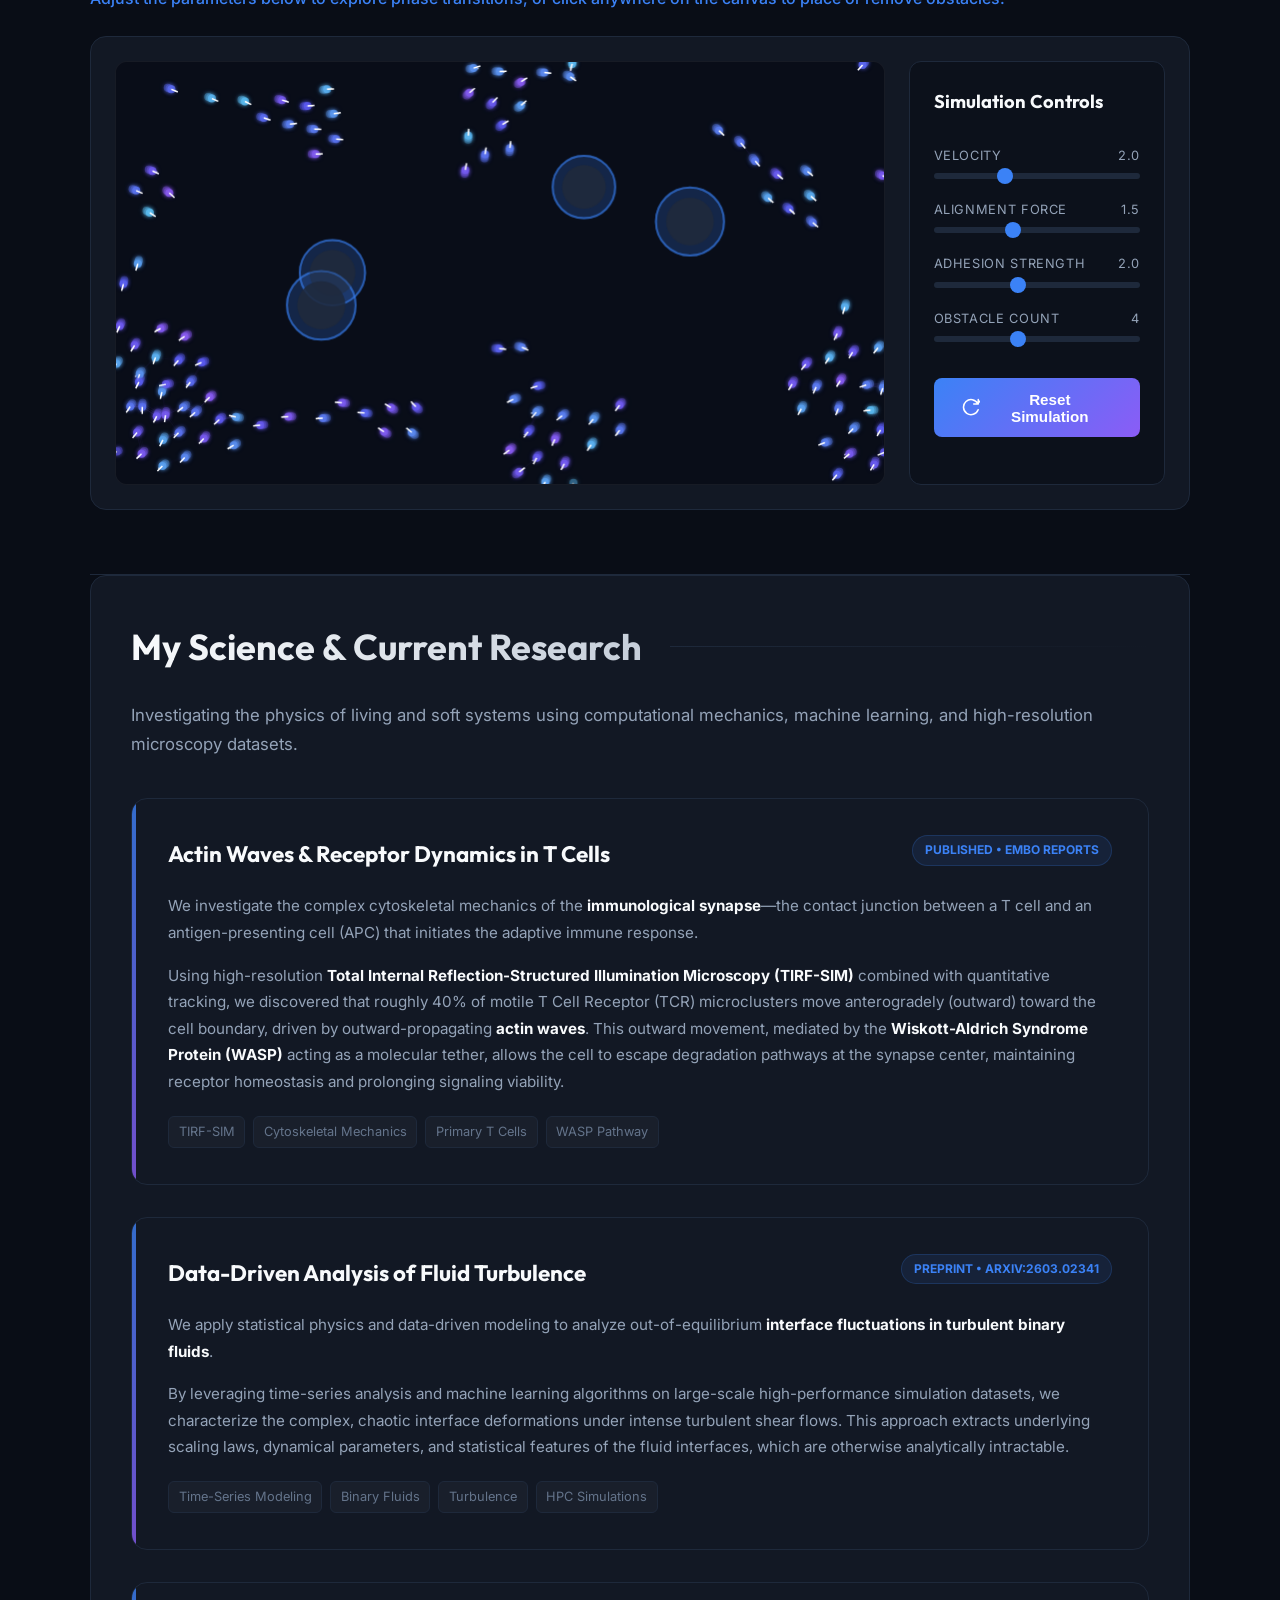
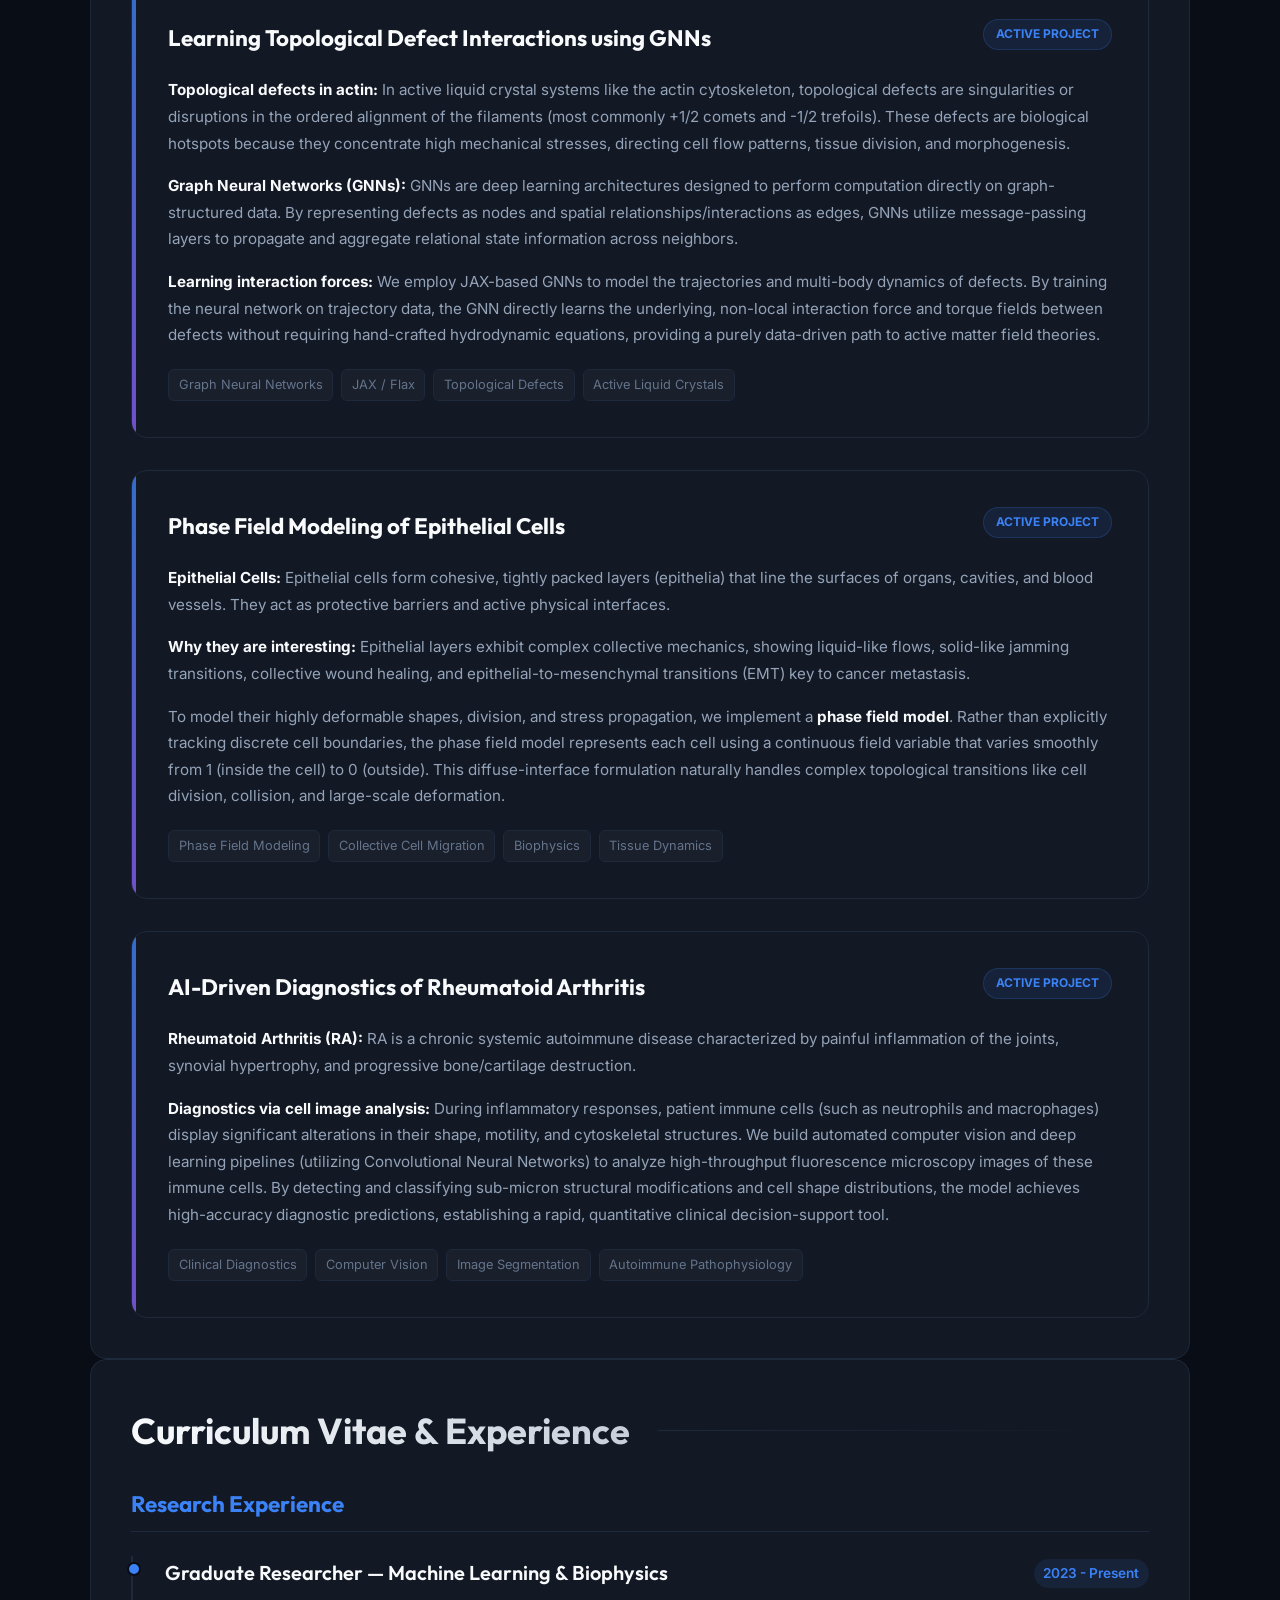
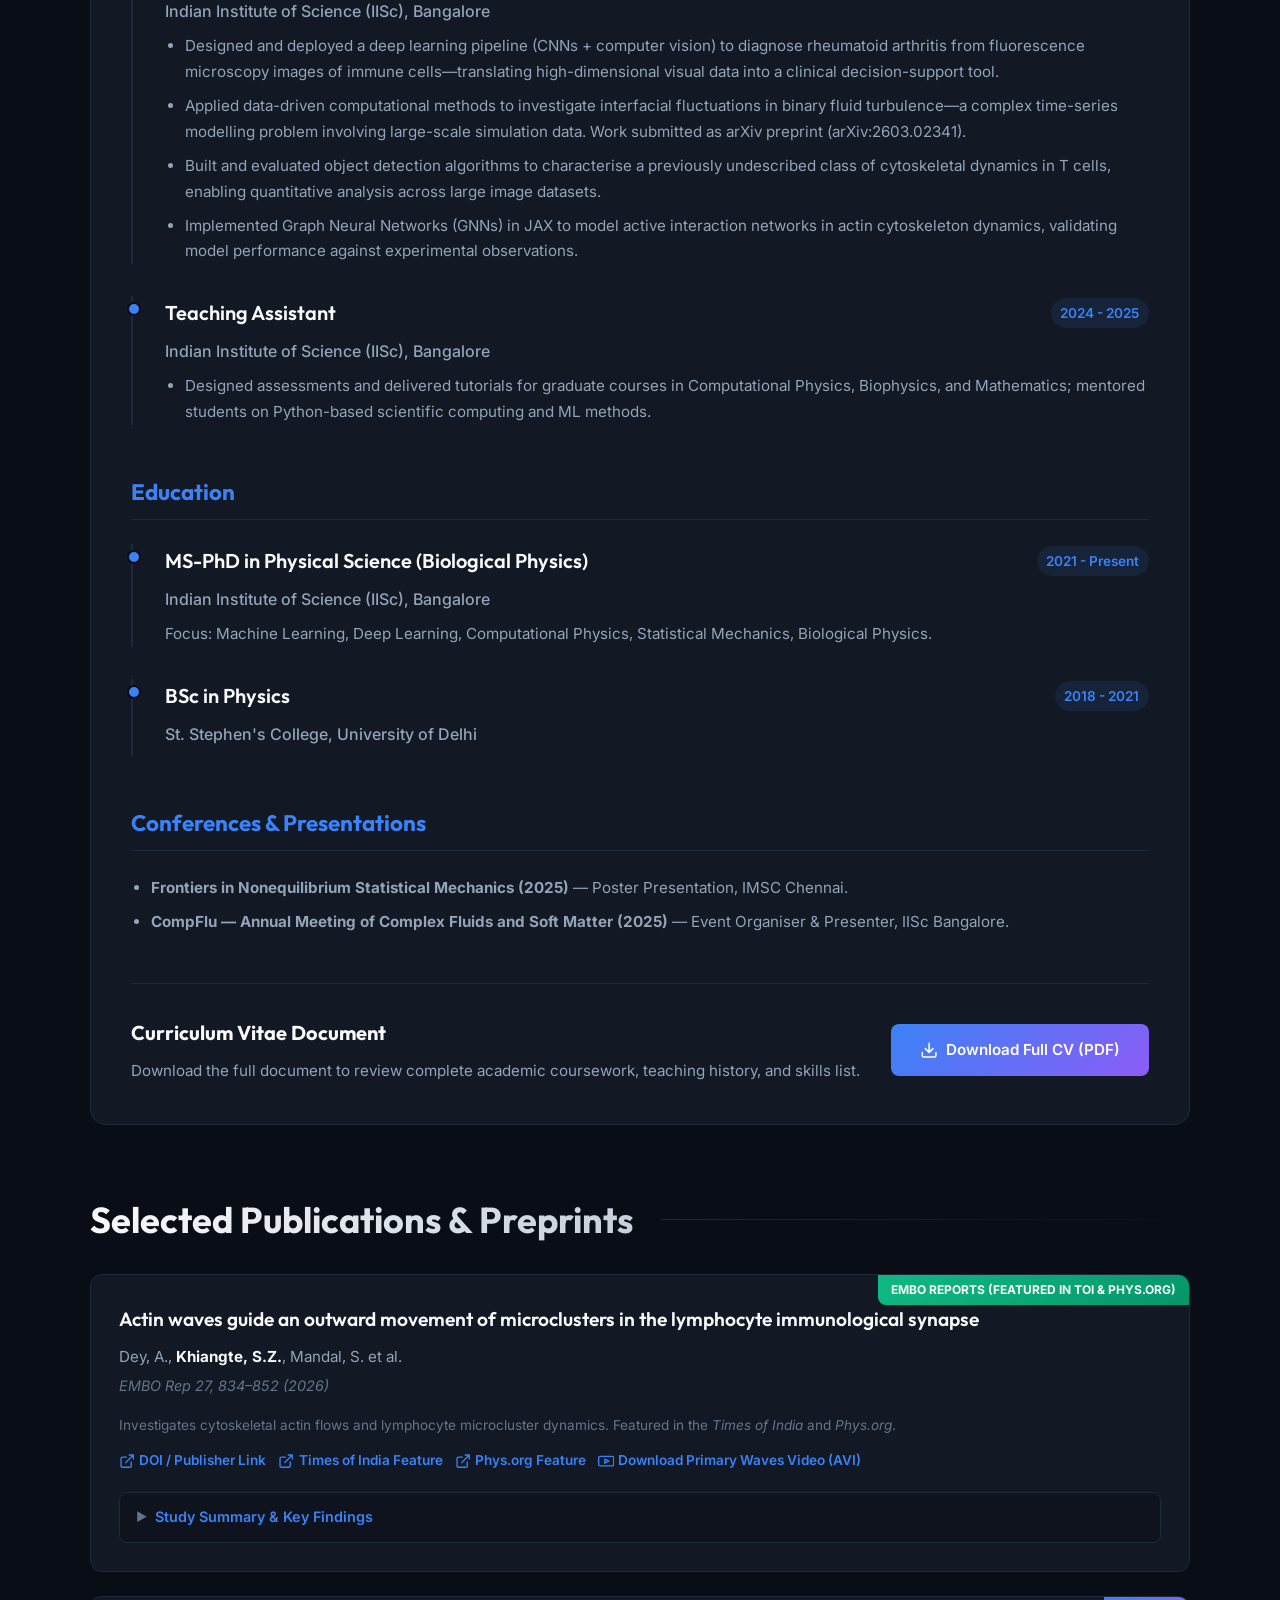
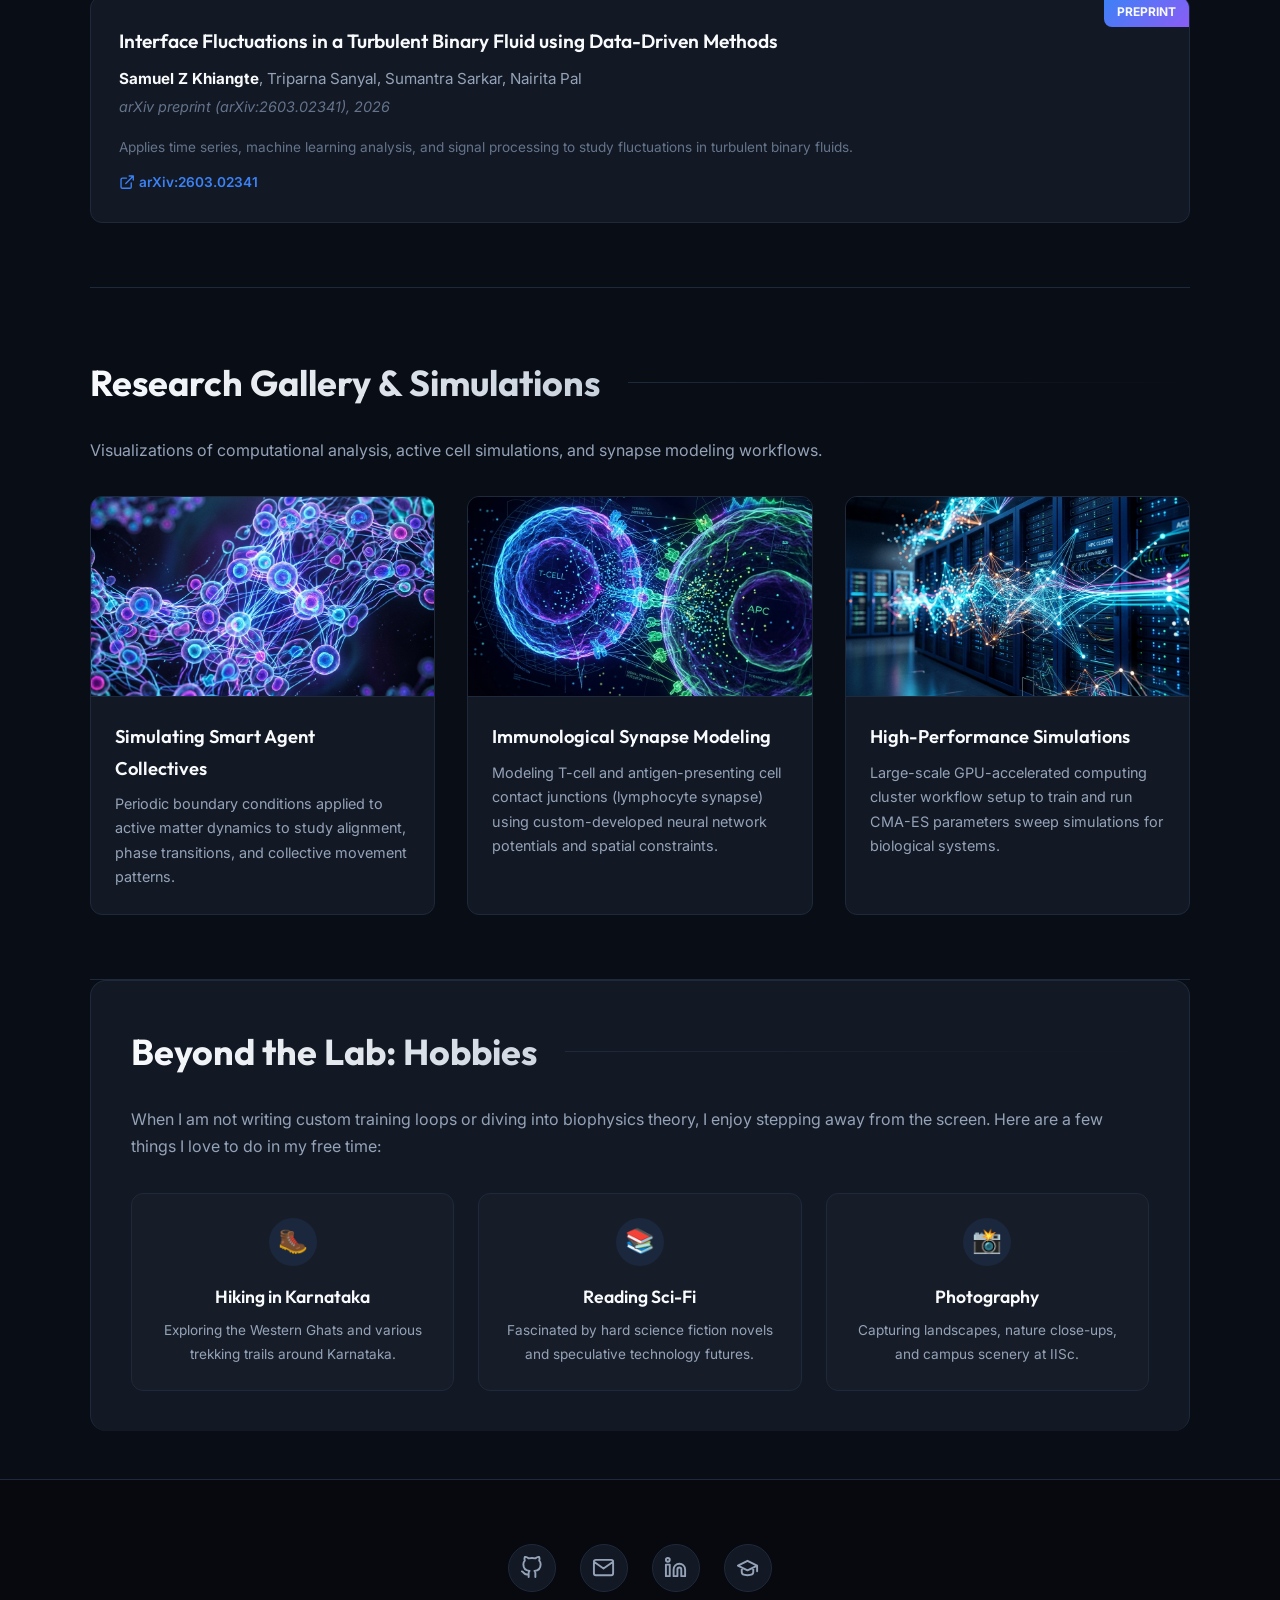
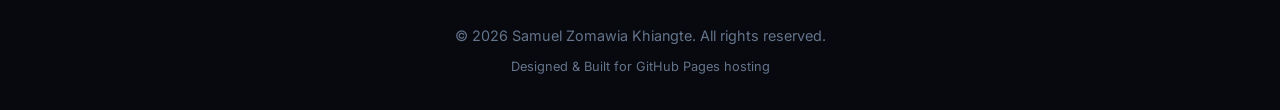
==== commit 5a91d7e0: "Add My Science and Current Research section to website" ====
--- a/index.html
+++ b/index.html
@@ -26,7 +26,7 @@
         <p>PhD Researcher in Machine Learning & Biophysics</p>
         <div style="margin-top: 1.5rem; display: flex; justify-content: center; gap: 1rem; flex-wrap: wrap;">
             <a href="#about" class="btn">About Me</a>
-            <a href="#cv" class="btn btn-secondary">CV & Experience</a>
+            <a href="#science" class="btn btn-secondary">Current Research</a>
             <a href="#papers" class="btn btn-secondary">Publications</a>
         </div>
     </header>
@@ -35,6 +35,7 @@
     <nav>
         <ul>
             <li><a href="#about">About</a></li>
+            <li><a href="#science">Research</a></li>
             <li><a href="#sim">Interactive Sim</a></li>
             <li><a href="#cv">CV & Experience</a></li>
             <li><a href="#papers">Publications</a></li>
@@ -151,6 +152,133 @@
                         Reset Simulation
                     </button>
                 </div>
+            </div>
+        </section>
+
+        <!-- Current Research / Science Section -->
+        <section id="science" class="glass-panel">
+            <h2>My Science & Current Research</h2>
+            <p style="color: var(--text-secondary); margin-bottom: 2.5rem; font-size: 1.05rem;">
+                Investigating the physics of living and soft systems using computational mechanics, machine learning, and high-resolution microscopy datasets.
+            </p>
+            <div class="research-container">
+
+                <!-- Project 1: Actin Waves Paper -->
+                <div class="research-card">
+                    <div class="research-card-header">
+                        <h3>Actin Waves & Receptor Dynamics in T Cells</h3>
+                        <span class="research-card-tag">Published • EMBO Reports</span>
+                    </div>
+                    <div class="research-card-content">
+                        <p>
+                            We investigate the complex cytoskeletal mechanics of the <strong>immunological synapse</strong>—the contact junction between a T cell and an antigen-presenting cell (APC) that initiates the adaptive immune response.
+                        </p>
+                        <p>
+                            Using high-resolution <strong>Total Internal Reflection-Structured Illumination Microscopy (TIRF-SIM)</strong> combined with quantitative tracking, we discovered that roughly 40% of motile T Cell Receptor (TCR) microclusters move anterogradely (outward) toward the cell boundary, driven by outward-propagating <strong>actin waves</strong>. This outward movement, mediated by the <strong>Wiskott-Aldrich Syndrome Protein (WASP)</strong> acting as a molecular tether, allows the cell to escape degradation pathways at the synapse center, maintaining receptor homeostasis and prolonging signaling viability.
+                        </p>
+                        <div class="research-badge-grid">
+                            <span class="research-badge">TIRF-SIM</span>
+                            <span class="research-badge">Cytoskeletal Mechanics</span>
+                            <span class="research-badge">Primary T Cells</span>
+                            <span class="research-badge">WASP Pathway</span>
+                        </div>
+                    </div>
+                </div>
+
+                <!-- Project 2: Data-Driven Turbulence -->
+                <div class="research-card">
+                    <div class="research-card-header">
+                        <h3>Data-Driven Analysis of Fluid Turbulence</h3>
+                        <span class="research-card-tag">Preprint • arXiv:2603.02341</span>
+                    </div>
+                    <div class="research-card-content">
+                        <p>
+                            We apply statistical physics and data-driven modeling to analyze out-of-equilibrium <strong>interface fluctuations in turbulent binary fluids</strong>. 
+                        </p>
+                        <p>
+                            By leveraging time-series analysis and machine learning algorithms on large-scale high-performance simulation datasets, we characterize the complex, chaotic interface deformations under intense turbulent shear flows. This approach extracts underlying scaling laws, dynamical parameters, and statistical features of the fluid interfaces, which are otherwise analytically intractable.
+                        </p>
+                        <div class="research-badge-grid">
+                            <span class="research-badge">Time-Series Modeling</span>
+                            <span class="research-badge">Binary Fluids</span>
+                            <span class="research-badge">Turbulence</span>
+                            <span class="research-badge">HPC Simulations</span>
+                        </div>
+                    </div>
+                </div>
+
+                <!-- Project 3: Topological Defect Interactions using GNN -->
+                <div class="research-card">
+                    <div class="research-card-header">
+                        <h3>Learning Topological Defect Interactions using GNNs</h3>
+                        <span class="research-card-tag">Active Project</span>
+                    </div>
+                    <div class="research-card-content">
+                        <p>
+                            <strong>Topological defects in actin:</strong> In active liquid crystal systems like the actin cytoskeleton, topological defects are singularities or disruptions in the ordered alignment of the filaments (most commonly +1/2 comets and -1/2 trefoils). These defects are biological hotspots because they concentrate high mechanical stresses, directing cell flow patterns, tissue division, and morphogenesis.
+                        </p>
+                        <p>
+                            <strong>Graph Neural Networks (GNNs):</strong> GNNs are deep learning architectures designed to perform computation directly on graph-structured data. By representing defects as nodes and spatial relationships/interactions as edges, GNNs utilize message-passing layers to propagate and aggregate relational state information across neighbors.
+                        </p>
+                        <p>
+                            <strong>Learning interaction forces:</strong> We employ JAX-based GNNs to model the trajectories and multi-body dynamics of defects. By training the neural network on trajectory data, the GNN directly learns the underlying, non-local interaction force and torque fields between defects without requiring hand-crafted hydrodynamic equations, providing a purely data-driven path to active matter field theories.
+                        </p>
+                        <div class="research-badge-grid">
+                            <span class="research-badge">Graph Neural Networks</span>
+                            <span class="research-badge">JAX / Flax</span>
+                            <span class="research-badge">Topological Defects</span>
+                            <span class="research-badge">Active Liquid Crystals</span>
+                        </div>
+                    </div>
+                </div>
+
+                <!-- Project 4: Phase Field Modeling of Epithelial Cells -->
+                <div class="research-card">
+                    <div class="research-card-header">
+                        <h3>Phase Field Modeling of Epithelial Cells</h3>
+                        <span class="research-card-tag">Active Project</span>
+                    </div>
+                    <div class="research-card-content">
+                        <p>
+                            <strong>Epithelial Cells:</strong> Epithelial cells form cohesive, tightly packed layers (epithelia) that line the surfaces of organs, cavities, and blood vessels. They act as protective barriers and active physical interfaces.
+                        </p>
+                        <p>
+                            <strong>Why they are interesting:</strong> Epithelial layers exhibit complex collective mechanics, showing liquid-like flows, solid-like jamming transitions, collective wound healing, and epithelial-to-mesenchymal transitions (EMT) key to cancer metastasis.
+                        </p>
+                        <p>
+                            To model their highly deformable shapes, division, and stress propagation, we implement a <strong>phase field model</strong>. Rather than explicitly tracking discrete cell boundaries, the phase field model represents each cell using a continuous field variable that varies smoothly from 1 (inside the cell) to 0 (outside). This diffuse-interface formulation naturally handles complex topological transitions like cell division, collision, and large-scale deformation.
+                        </p>
+                        <div class="research-badge-grid">
+                            <span class="research-badge">Phase Field Modeling</span>
+                            <span class="research-badge">Collective Cell Migration</span>
+                            <span class="research-badge">Biophysics</span>
+                            <span class="research-badge">Tissue Dynamics</span>
+                        </div>
+                    </div>
+                </div>
+
+                <!-- Project 5: AI-Driven Diagnostics of Rheumatoid Arthritis -->
+                <div class="research-card">
+                    <div class="research-card-header">
+                        <h3>AI-Driven Diagnostics of Rheumatoid Arthritis</h3>
+                        <span class="research-card-tag">Active Project</span>
+                    </div>
+                    <div class="research-card-content">
+                        <p>
+                            <strong>Rheumatoid Arthritis (RA):</strong> RA is a chronic systemic autoimmune disease characterized by painful inflammation of the joints, synovial hypertrophy, and progressive bone/cartilage destruction.
+                        </p>
+                        <p>
+                            <strong>Diagnostics via cell image analysis:</strong> During inflammatory responses, patient immune cells (such as neutrophils and macrophages) display significant alterations in their shape, motility, and cytoskeletal structures. We build automated computer vision and deep learning pipelines (utilizing Convolutional Neural Networks) to analyze high-throughput fluorescence microscopy images of these immune cells. By detecting and classifying sub-micron structural modifications and cell shape distributions, the model achieves high-accuracy diagnostic predictions, establishing a rapid, quantitative clinical decision-support tool.
+                        </p>
+                        <div class="research-badge-grid">
+                            <span class="research-badge">Clinical Diagnostics</span>
+                            <span class="research-badge">Computer Vision</span>
+                            <span class="research-badge">Image Segmentation</span>
+                            <span class="research-badge">Autoimmune Pathophysiology</span>
+                        </div>
+                    </div>
+                </div>
+
             </div>
         </section>
 
--- a/styles.css
+++ b/styles.css
@@ -766,3 +766,105 @@
     left: 0;
     top: 0;
 }
+
+/* Research Section styling */
+.research-container {
+    display: flex;
+    flex-direction: column;
+    gap: 2rem;
+}
+
+.research-card {
+    background: var(--bg-card);
+    border: 1px solid var(--border-color);
+    border-radius: 16px;
+    padding: 2.25rem;
+    position: relative;
+    overflow: hidden;
+    transition: all 0.3s cubic-bezier(0.4, 0, 0.2, 1);
+}
+
+.research-card:hover {
+    transform: translateY(-4px);
+    border-color: rgba(59, 130, 246, 0.4);
+    box-shadow: 0 12px 30px rgba(0, 0, 0, 0.3), 0 0 20px rgba(59, 130, 246, 0.1);
+}
+
+.research-card::before {
+    content: '';
+    position: absolute;
+    top: 0;
+    left: 0;
+    width: 4px;
+    height: 100%;
+    background: var(--accent-gradient);
+    opacity: 0.8;
+}
+
+.research-card-header {
+    display: flex;
+    justify-content: space-between;
+    align-items: flex-start;
+    margin-bottom: 1.25rem;
+    flex-wrap: wrap;
+    gap: 0.75rem;
+}
+
+.research-card-tag {
+    font-size: 0.75rem;
+    font-weight: 700;
+    text-transform: uppercase;
+    padding: 0.25rem 0.75rem;
+    border-radius: 50px;
+    background: rgba(59, 130, 246, 0.1);
+    color: var(--accent-solid);
+    border: 1px solid rgba(59, 130, 246, 0.2);
+}
+
+.research-card h3 {
+    font-family: var(--font-heading);
+    font-size: 1.4rem;
+    font-weight: 700;
+    color: var(--text-primary);
+}
+
+.research-card-content {
+    color: var(--text-secondary);
+    font-size: 0.95rem;
+    line-height: 1.75;
+}
+
+.research-card-content p {
+    margin-bottom: 1rem;
+}
+
+.research-card-content p:last-child {
+    margin-bottom: 0;
+}
+
+.research-card-content strong {
+    color: var(--text-primary);
+}
+
+.research-badge-grid {
+    display: flex;
+    flex-wrap: wrap;
+    gap: 0.5rem;
+    margin-top: 1.25rem;
+}
+
+.research-badge {
+    font-size: 0.8rem;
+    background: rgba(255, 255, 255, 0.03);
+    border: 1px solid var(--border-color);
+    padding: 0.25rem 0.6rem;
+    border-radius: 6px;
+    color: var(--text-muted);
+    transition: all 0.2s ease;
+}
+
+.research-card:hover .research-badge {
+    border-color: rgba(59, 130, 246, 0.2);
+    color: var(--text-secondary);
+}
+
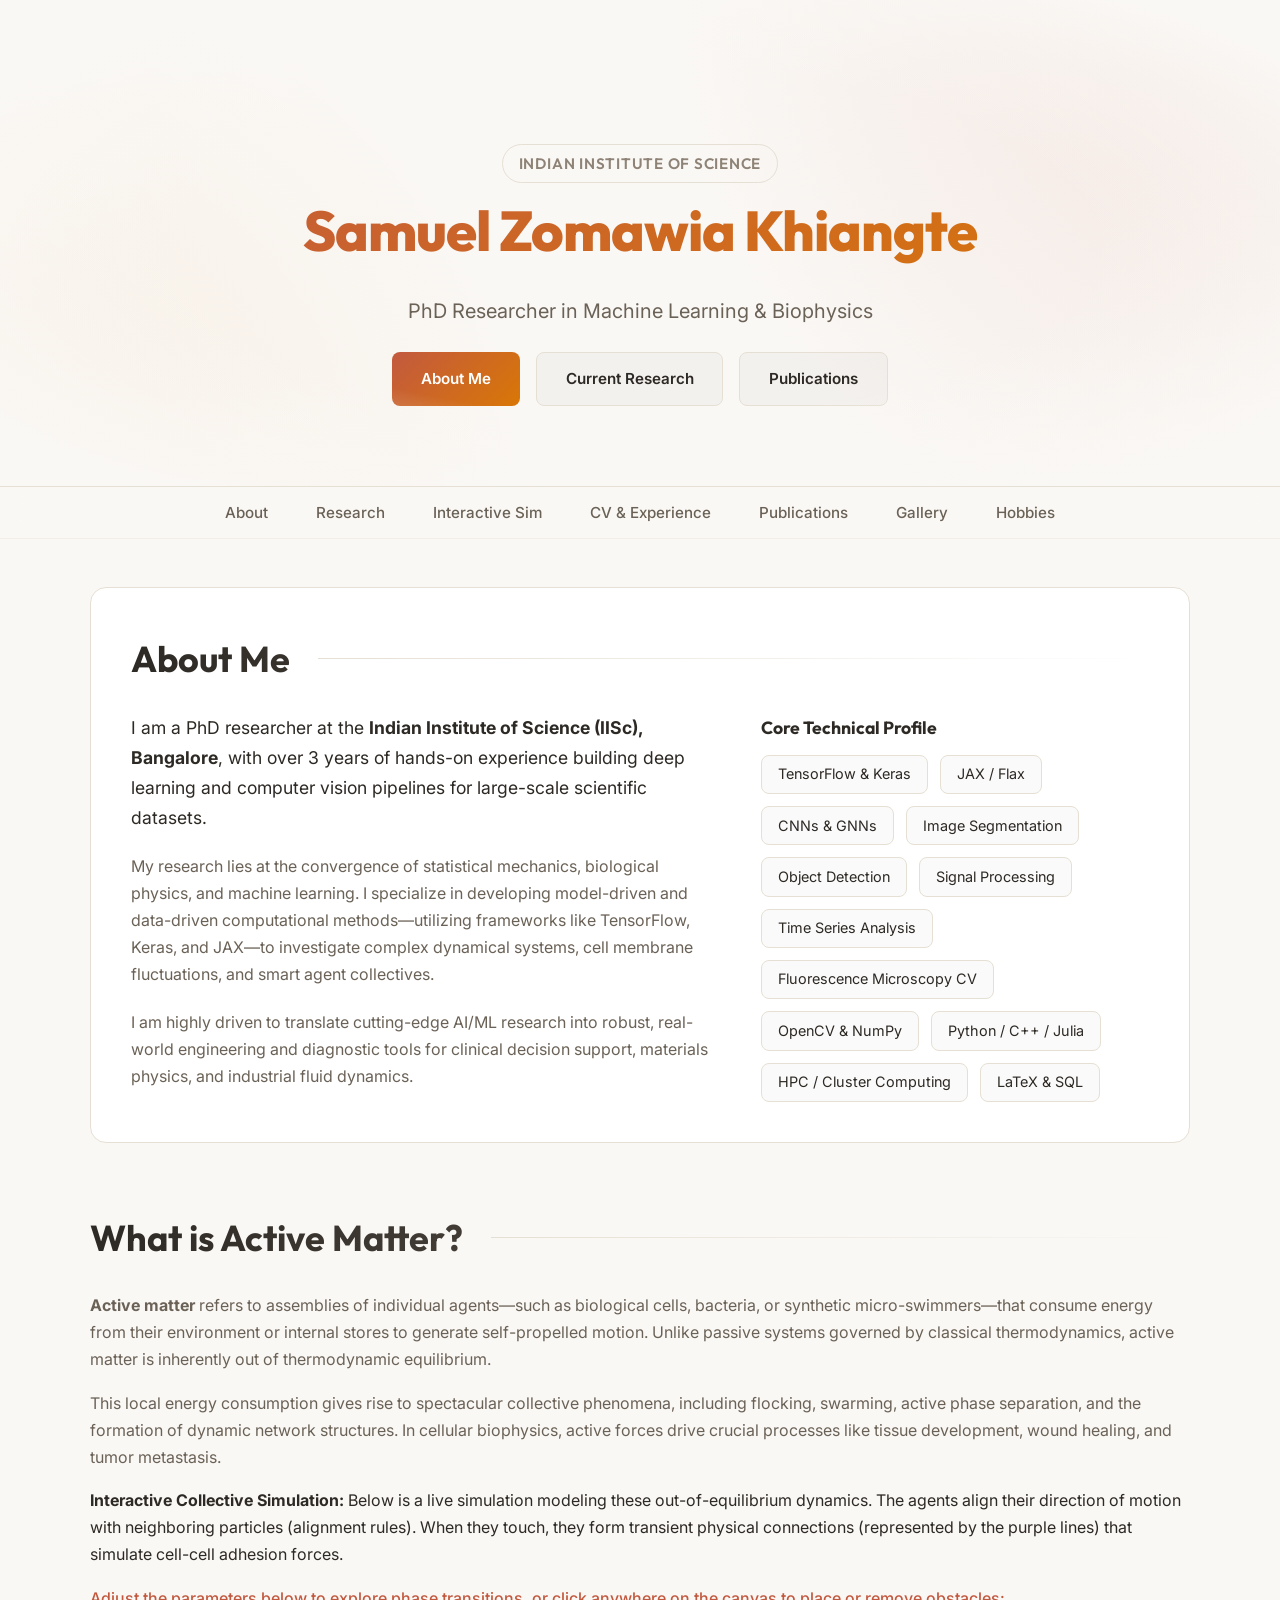
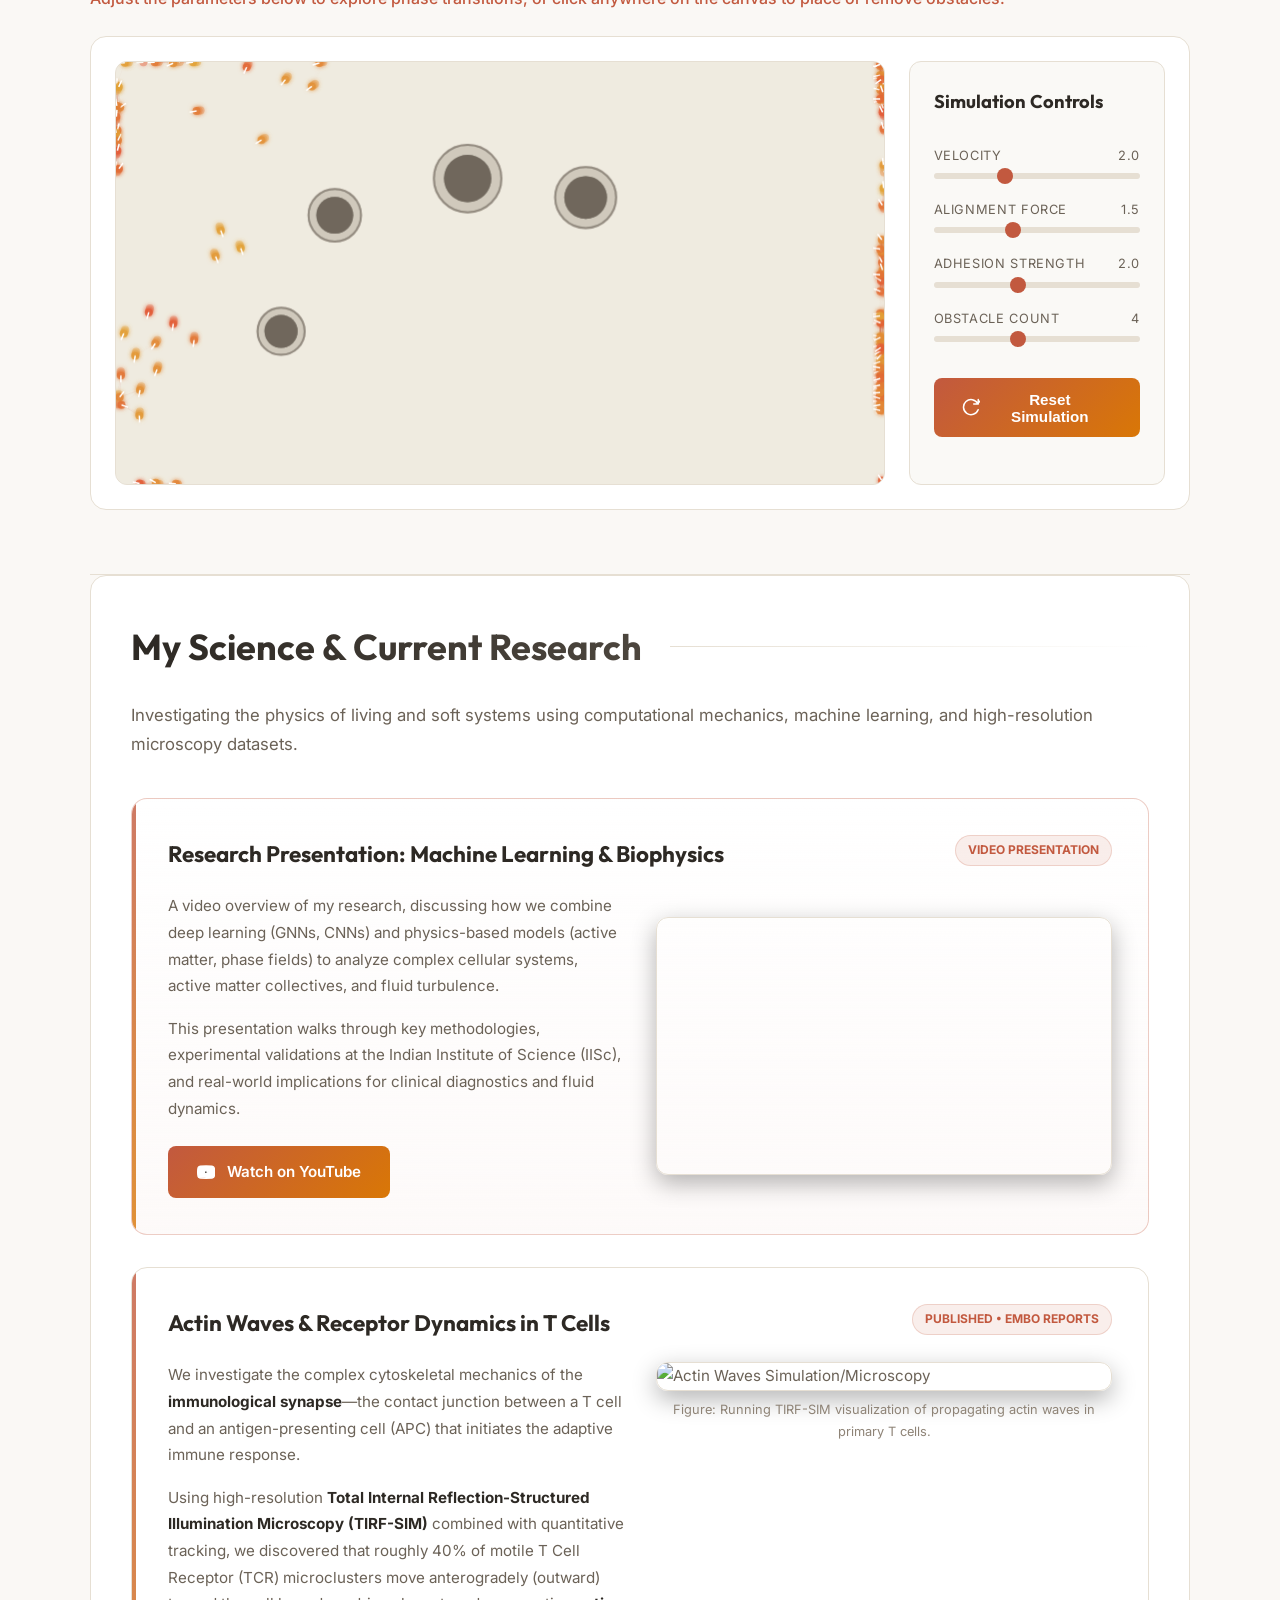
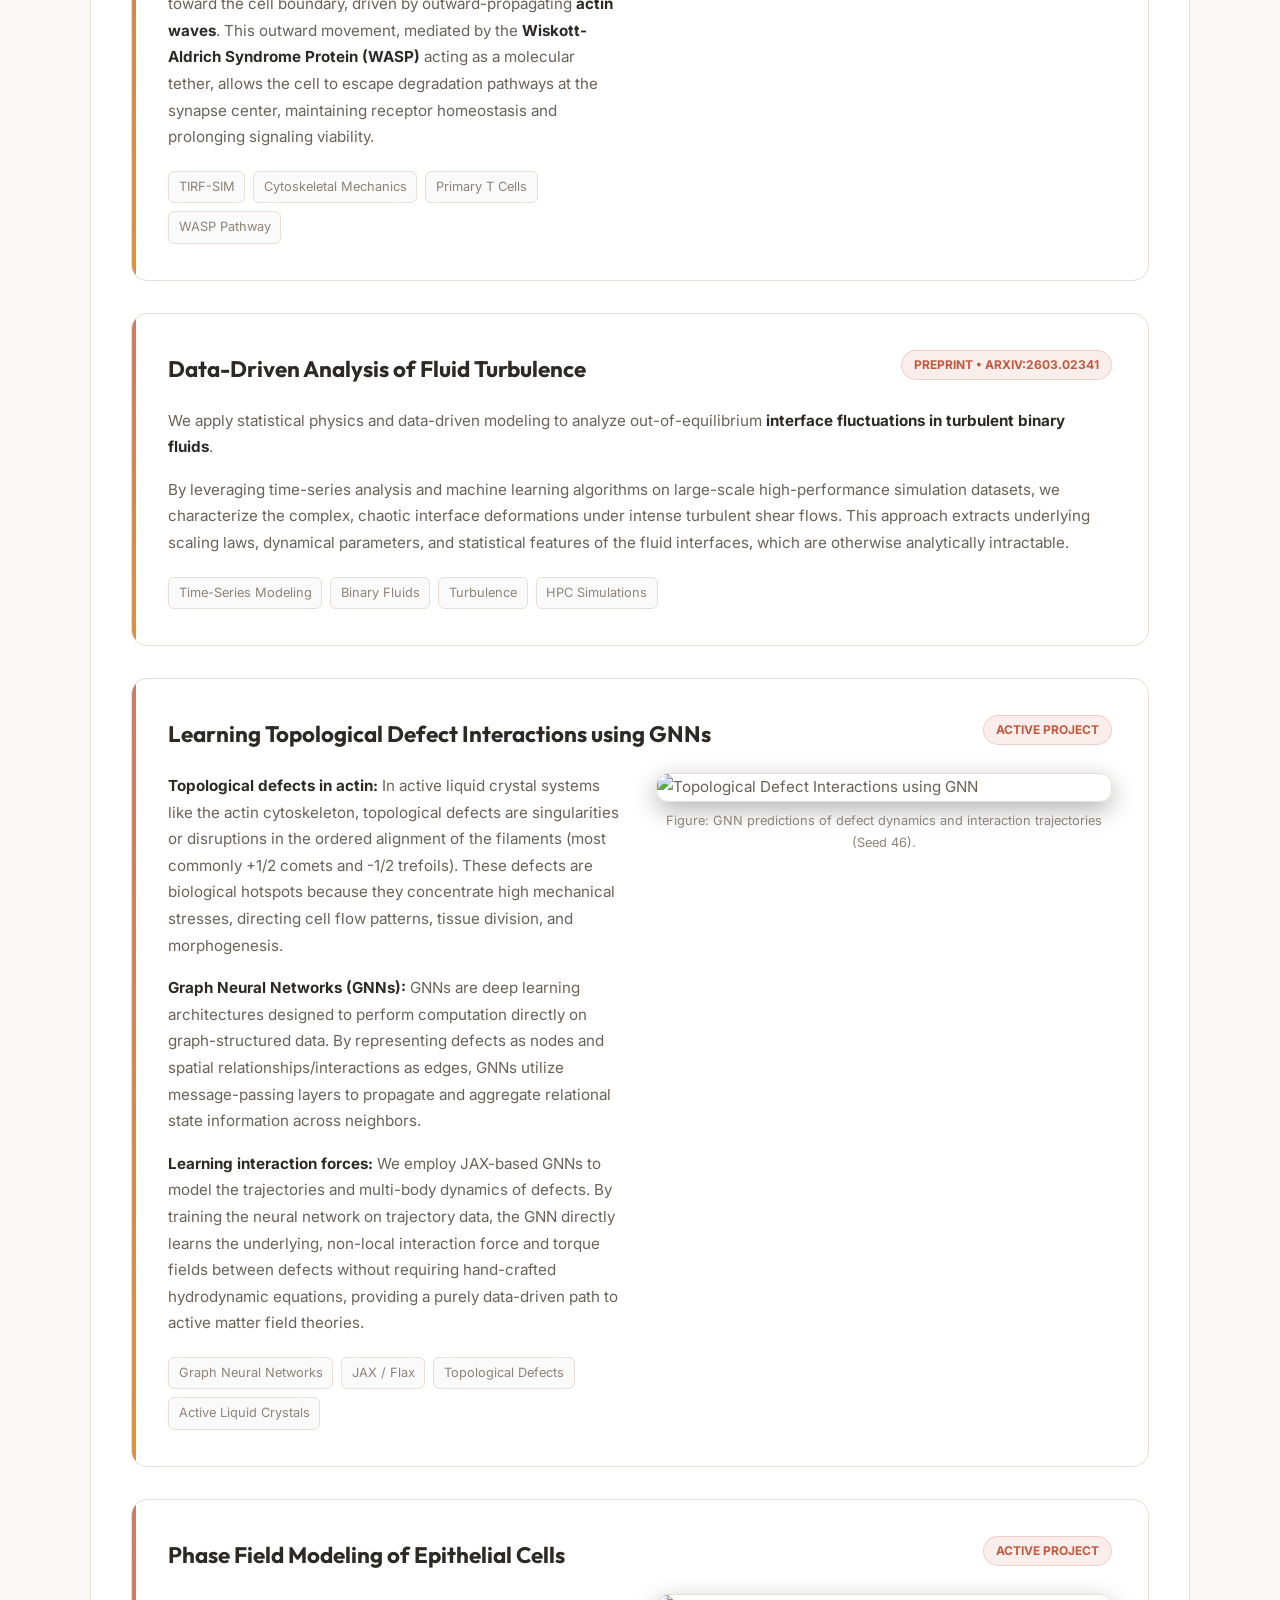
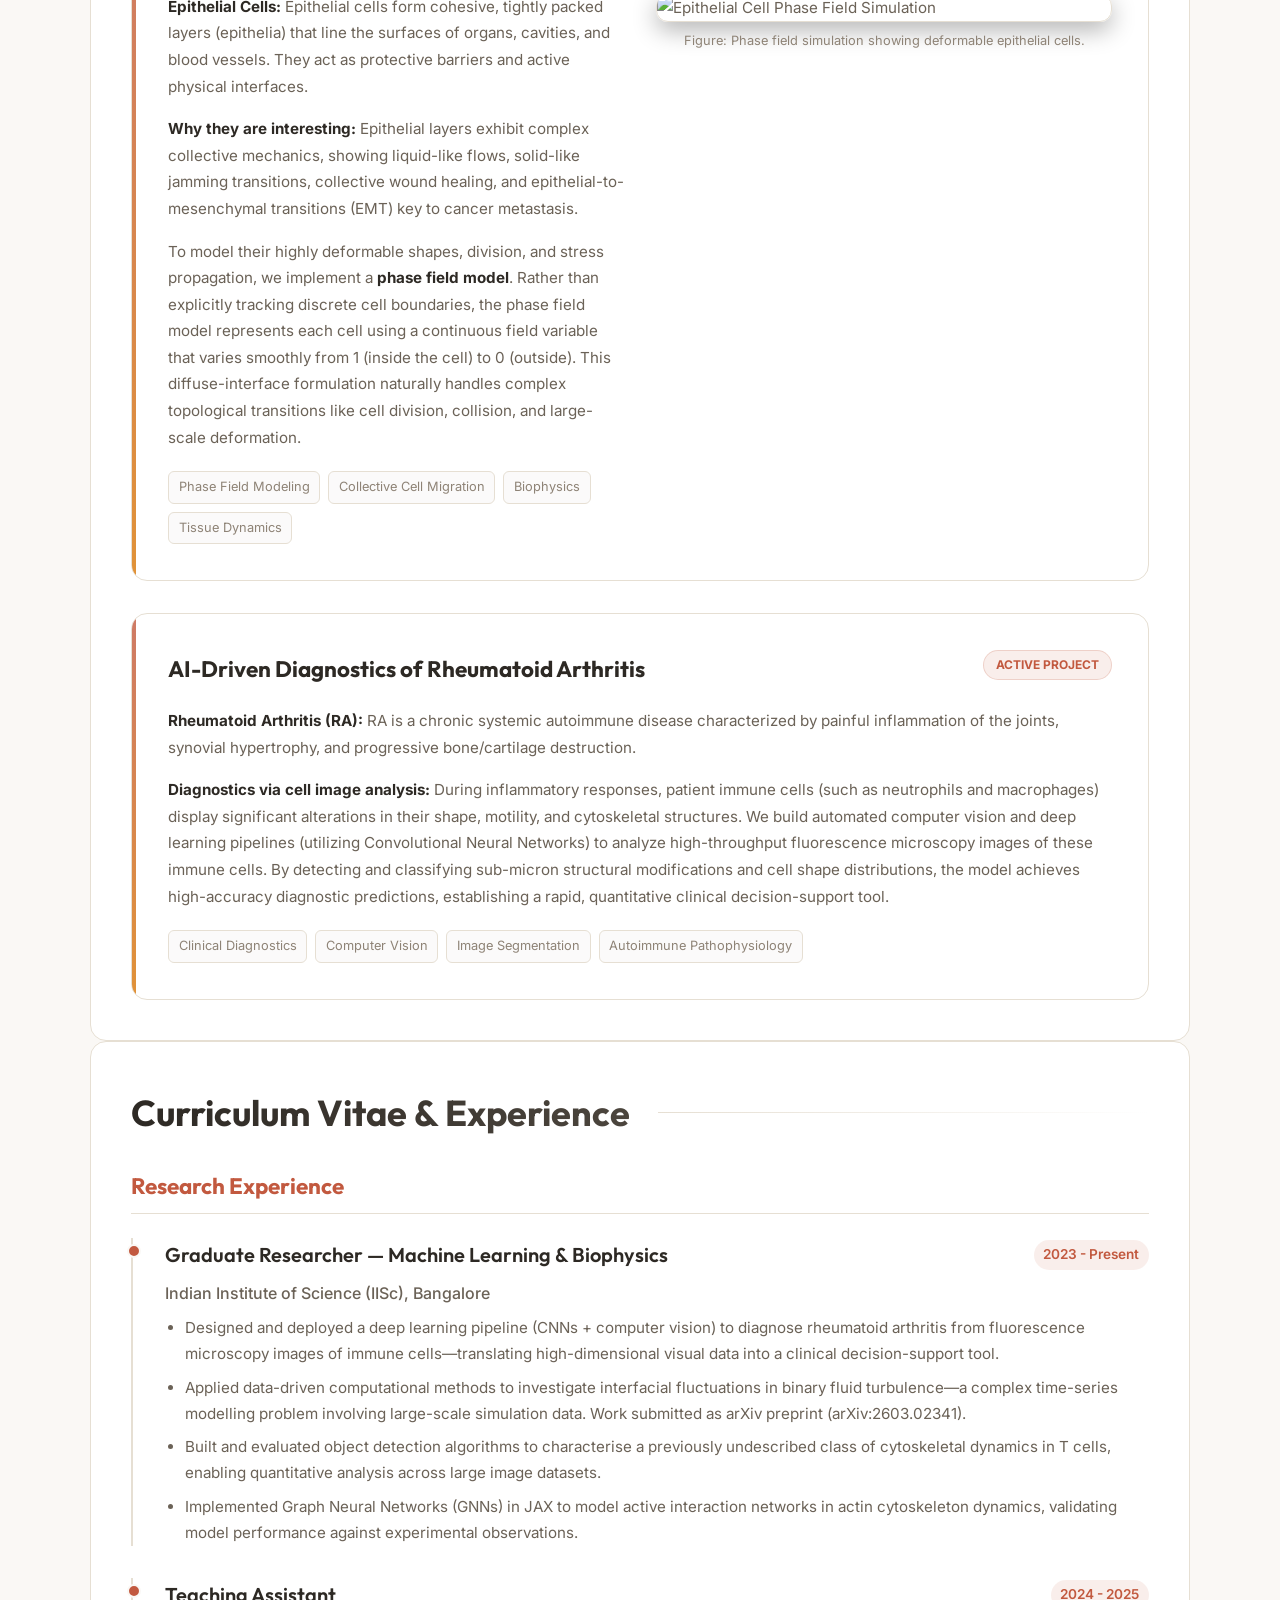
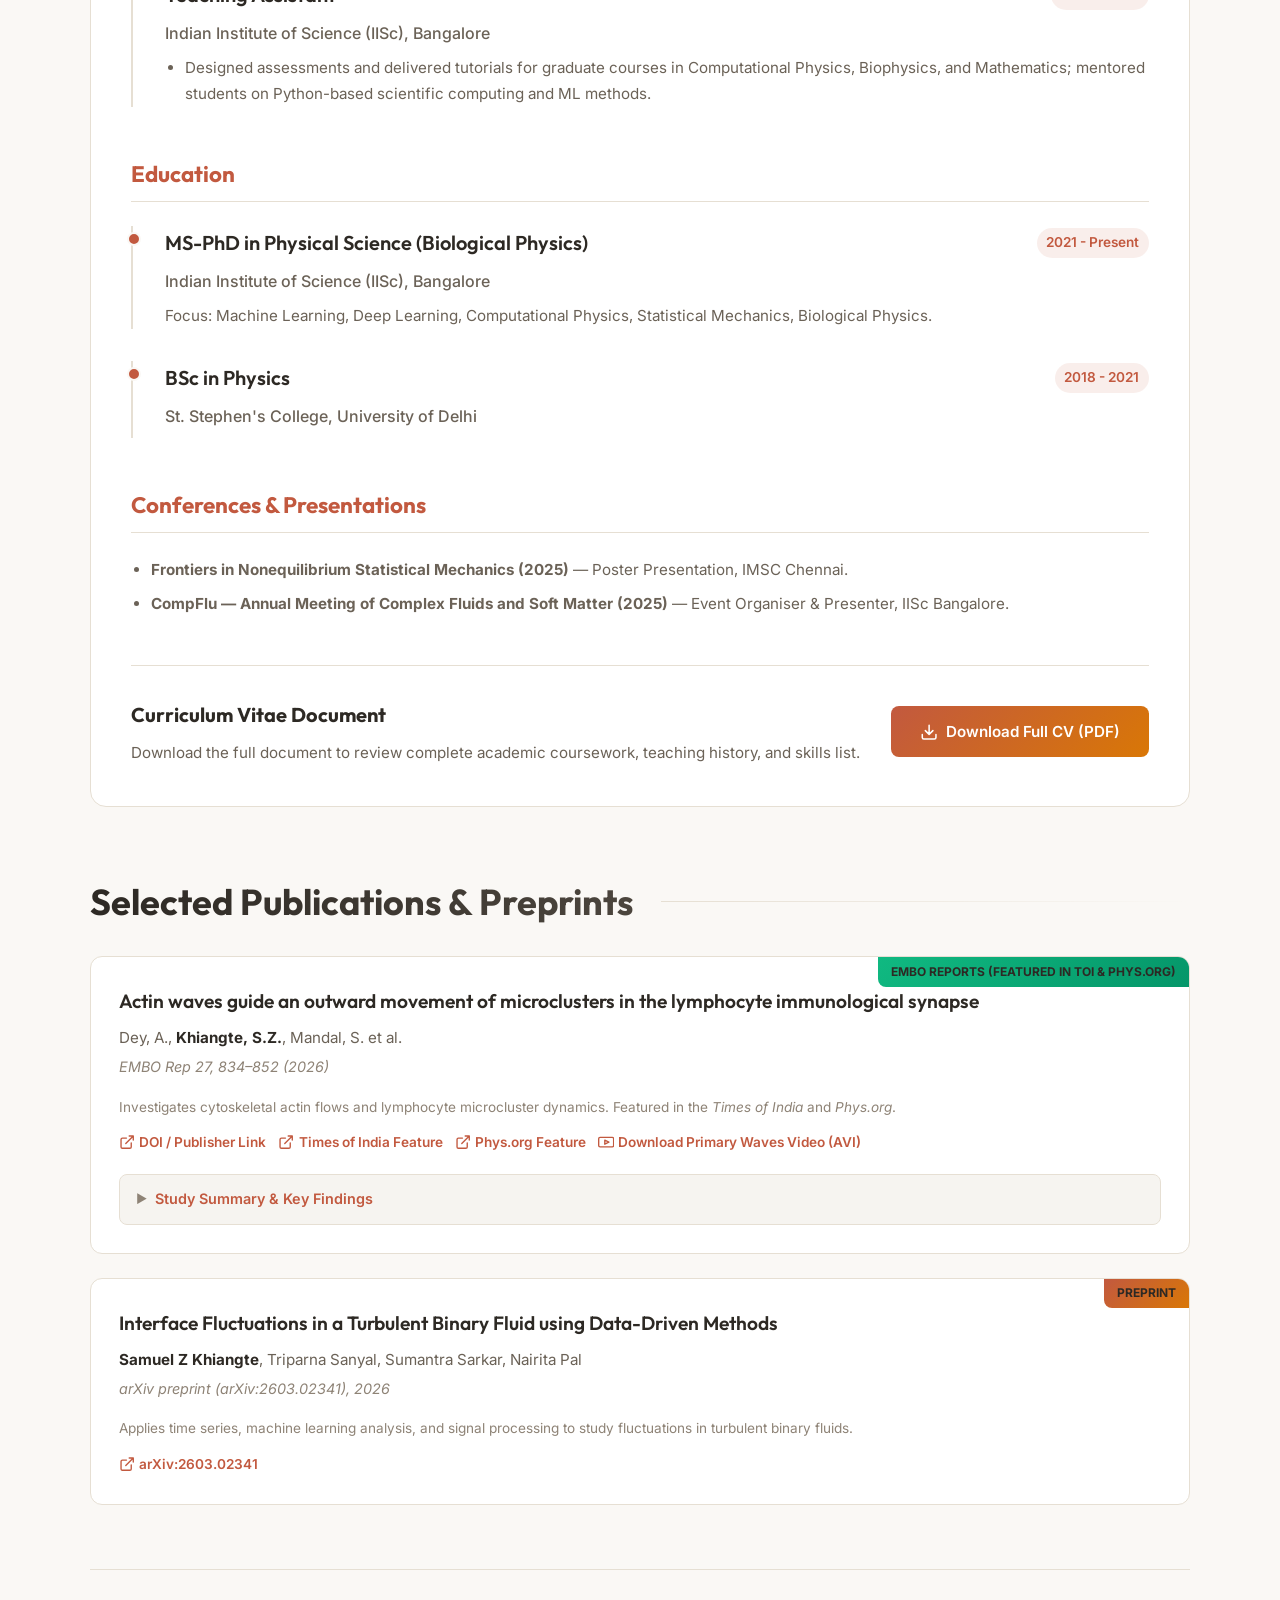
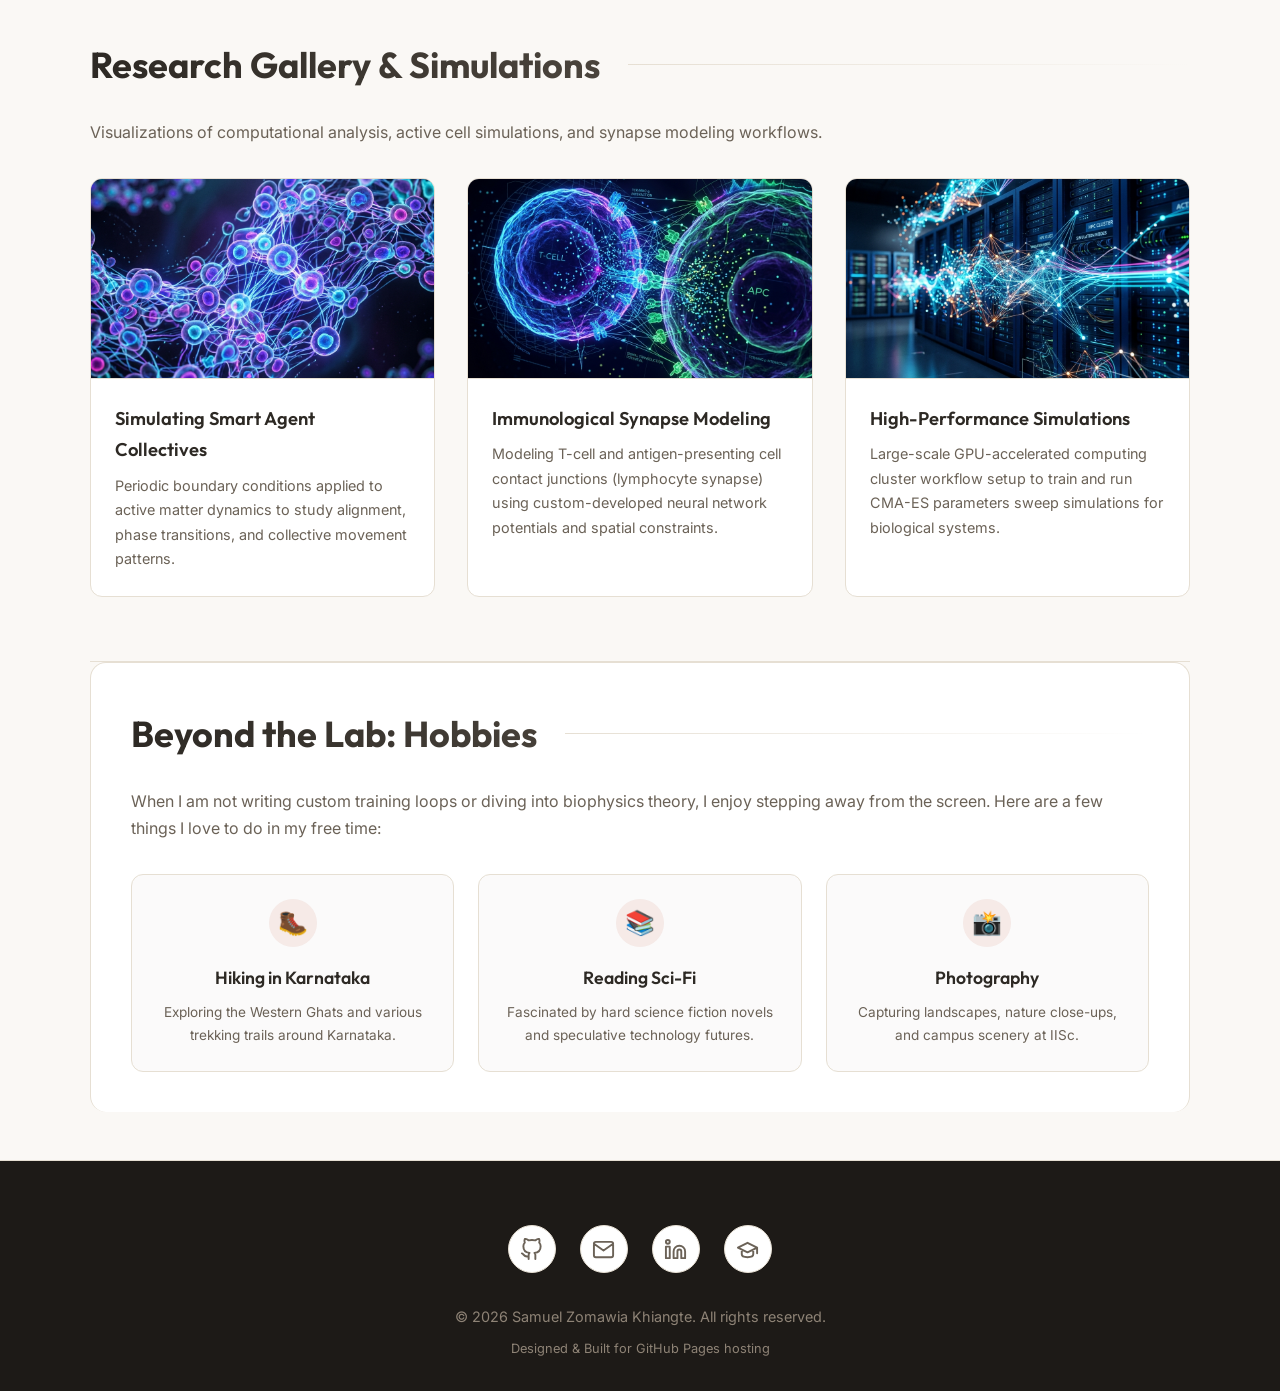
==== commit 02351d3e: "style: update theme to warm cozy beige with terracotta accents" ====
--- a/index.html
+++ b/index.html
@@ -163,6 +163,38 @@
             </p>
             <div class="research-container">
 
+                <!-- Project: Video Presentation of Research -->
+                <div class="research-card" style="border-color: rgba(194, 89, 63, 0.3); background: linear-gradient(180deg, var(--bg-card) 0%, rgba(194, 89, 63, 0.03) 100%);">
+                    <div class="research-card-header">
+                        <h3>Research Presentation: Machine Learning & Biophysics</h3>
+                        <span class="research-card-tag" style="background: rgba(194, 89, 63, 0.1); color: var(--accent-solid); border-color: rgba(194, 89, 63, 0.2);">Video Presentation</span>
+                    </div>
+                    <div class="research-card-content">
+                        <div style="display: grid; grid-template-columns: repeat(auto-fit, minmax(280px, 1fr)); gap: 2rem; align-items: center;">
+                            <div>
+                                <p>
+                                    A video overview of my research, discussing how we combine deep learning (GNNs, CNNs) and physics-based models (active matter, phase fields) to analyze complex cellular systems, active matter collectives, and fluid turbulence.
+                                </p>
+                                <p style="margin-bottom: 1.5rem;">
+                                    This presentation walks through key methodologies, experimental validations at the Indian Institute of Science (IISc), and real-world implications for clinical diagnostics and fluid dynamics.
+                                </p>
+                                <div>
+                                    <a href="https://www.youtube.com/watch?v=_g3hDu3ad7Q&t=3s" class="btn" target="_blank" style="text-decoration: none;">
+                                        <svg class="icon" viewBox="0 0 24 24" style="margin-right: 0.25rem;">
+                                            <path d="M22.54 6.42a2.78 2.78 0 0 0-1.95-1.96C18.88 4 12 4 12 4s-6.88 0-8.59.46a2.78 2.78 0 0 0-1.95 1.96A29 29 0 0 0 1 12a29 29 0 0 0 .46 5.58 2.78 2.78 0 0 0 1.95 1.96C5.12 20 12 20 12 20s6.88 0 8.59-.46a2.78 2.78 0 0 0 1.95-1.96A29 29 0 0 0 23 12a29 29 0 0 0-.46-5.58z" fill="currentColor"/>
+                                            <polygon points="9.75 15.02 15.5 12 9.75 8.98 9.75 15.02" fill="#2d2924"/>
+                                        </svg>
+                                        Watch on YouTube
+                                    </a>
+                                </div>
+                            </div>
+                            <div class="video-preview-container" style="position: relative; padding-bottom: 56.25%; height: 0; overflow: hidden; border-radius: 12px; border: 1px solid var(--border-color); box-shadow: 0 8px 24px rgba(0,0,0,0.3);">
+                                <iframe style="position: absolute; top: 0; left: 0; width: 100%; height: 100%; border: 0;" src="https://www.youtube.com/embed/_g3hDu3ad7Q?start=3" title="YouTube video player" frameborder="0" allow="accelerometer; autoplay; clipboard-write; encrypted-media; gyroscope; picture-in-picture; web-share" allowfullscreen></iframe>
+                            </div>
+                        </div>
+                    </div>
+                </div>
+
                 <!-- Project 1: Actin Waves Paper -->
                 <div class="research-card">
                     <div class="research-card-header">
@@ -170,17 +202,25 @@
                         <span class="research-card-tag">Published • EMBO Reports</span>
                     </div>
                     <div class="research-card-content">
-                        <p>
-                            We investigate the complex cytoskeletal mechanics of the <strong>immunological synapse</strong>—the contact junction between a T cell and an antigen-presenting cell (APC) that initiates the adaptive immune response.
-                        </p>
-                        <p>
-                            Using high-resolution <strong>Total Internal Reflection-Structured Illumination Microscopy (TIRF-SIM)</strong> combined with quantitative tracking, we discovered that roughly 40% of motile T Cell Receptor (TCR) microclusters move anterogradely (outward) toward the cell boundary, driven by outward-propagating <strong>actin waves</strong>. This outward movement, mediated by the <strong>Wiskott-Aldrich Syndrome Protein (WASP)</strong> acting as a molecular tether, allows the cell to escape degradation pathways at the synapse center, maintaining receptor homeostasis and prolonging signaling viability.
-                        </p>
-                        <div class="research-badge-grid">
-                            <span class="research-badge">TIRF-SIM</span>
-                            <span class="research-badge">Cytoskeletal Mechanics</span>
-                            <span class="research-badge">Primary T Cells</span>
-                            <span class="research-badge">WASP Pathway</span>
+                        <div style="display: grid; grid-template-columns: repeat(auto-fit, minmax(280px, 1fr)); gap: 2rem; align-items: start;">
+                            <div>
+                                <p>
+                                    We investigate the complex cytoskeletal mechanics of the <strong>immunological synapse</strong>—the contact junction between a T cell and an antigen-presenting cell (APC) that initiates the adaptive immune response.
+                                </p>
+                                <p>
+                                    Using high-resolution <strong>Total Internal Reflection-Structured Illumination Microscopy (TIRF-SIM)</strong> combined with quantitative tracking, we discovered that roughly 40% of motile T Cell Receptor (TCR) microclusters move anterogradely (outward) toward the cell boundary, driven by outward-propagating <strong>actin waves</strong>. This outward movement, mediated by the <strong>Wiskott-Aldrich Syndrome Protein (WASP)</strong> acting as a molecular tether, allows the cell to escape degradation pathways at the synapse center, maintaining receptor homeostasis and prolonging signaling viability.
+                                </p>
+                                <div class="research-badge-grid">
+                                    <span class="research-badge">TIRF-SIM</span>
+                                    <span class="research-badge">Cytoskeletal Mechanics</span>
+                                    <span class="research-badge">Primary T Cells</span>
+                                    <span class="research-badge">WASP Pathway</span>
+                                </div>
+                            </div>
+                            <div style="display: flex; flex-direction: column; gap: 0.5rem; justify-content: center; align-items: center;">
+                                <img src="./primary_waves.gif" alt="Actin Waves Simulation/Microscopy" style="width: 100%; border-radius: 12px; border: 1px solid var(--border-color); box-shadow: 0 8px 24px rgba(0,0,0,0.3);">
+                                <span style="font-size: 0.8rem; color: var(--text-muted); text-align: center;">Figure: Running TIRF-SIM visualization of propagating actin waves in primary T cells.</span>
+                            </div>
                         </div>
                     </div>
                 </div>
@@ -214,20 +254,28 @@
                         <span class="research-card-tag">Active Project</span>
                     </div>
                     <div class="research-card-content">
-                        <p>
-                            <strong>Topological defects in actin:</strong> In active liquid crystal systems like the actin cytoskeleton, topological defects are singularities or disruptions in the ordered alignment of the filaments (most commonly +1/2 comets and -1/2 trefoils). These defects are biological hotspots because they concentrate high mechanical stresses, directing cell flow patterns, tissue division, and morphogenesis.
-                        </p>
-                        <p>
-                            <strong>Graph Neural Networks (GNNs):</strong> GNNs are deep learning architectures designed to perform computation directly on graph-structured data. By representing defects as nodes and spatial relationships/interactions as edges, GNNs utilize message-passing layers to propagate and aggregate relational state information across neighbors.
-                        </p>
-                        <p>
-                            <strong>Learning interaction forces:</strong> We employ JAX-based GNNs to model the trajectories and multi-body dynamics of defects. By training the neural network on trajectory data, the GNN directly learns the underlying, non-local interaction force and torque fields between defects without requiring hand-crafted hydrodynamic equations, providing a purely data-driven path to active matter field theories.
-                        </p>
-                        <div class="research-badge-grid">
-                            <span class="research-badge">Graph Neural Networks</span>
-                            <span class="research-badge">JAX / Flax</span>
-                            <span class="research-badge">Topological Defects</span>
-                            <span class="research-badge">Active Liquid Crystals</span>
+                        <div style="display: grid; grid-template-columns: repeat(auto-fit, minmax(280px, 1fr)); gap: 2rem; align-items: start;">
+                            <div>
+                                <p>
+                                    <strong>Topological defects in actin:</strong> In active liquid crystal systems like the actin cytoskeleton, topological defects are singularities or disruptions in the ordered alignment of the filaments (most commonly +1/2 comets and -1/2 trefoils). These defects are biological hotspots because they concentrate high mechanical stresses, directing cell flow patterns, tissue division, and morphogenesis.
+                                </p>
+                                <p>
+                                    <strong>Graph Neural Networks (GNNs):</strong> GNNs are deep learning architectures designed to perform computation directly on graph-structured data. By representing defects as nodes and spatial relationships/interactions as edges, GNNs utilize message-passing layers to propagate and aggregate relational state information across neighbors.
+                                </p>
+                                <p>
+                                    <strong>Learning interaction forces:</strong> We employ JAX-based GNNs to model the trajectories and multi-body dynamics of defects. By training the neural network on trajectory data, the GNN directly learns the underlying, non-local interaction force and torque fields between defects without requiring hand-crafted hydrodynamic equations, providing a purely data-driven path to active matter field theories.
+                                </p>
+                                <div class="research-badge-grid">
+                                    <span class="research-badge">Graph Neural Networks</span>
+                                    <span class="research-badge">JAX / Flax</span>
+                                    <span class="research-badge">Topological Defects</span>
+                                    <span class="research-badge">Active Liquid Crystals</span>
+                                </div>
+                            </div>
+                            <div style="display: flex; flex-direction: column; gap: 0.5rem; justify-content: center; align-items: center;">
+                                <img src="./seed_46%201.gif" alt="Topological Defect Interactions using GNN" style="width: 100%; border-radius: 12px; border: 1px solid var(--border-color); box-shadow: 0 8px 24px rgba(0,0,0,0.3);">
+                                <span style="font-size: 0.8rem; color: var(--text-muted); text-align: center;">Figure: GNN predictions of defect dynamics and interaction trajectories (Seed 46).</span>
+                            </div>
                         </div>
                     </div>
                 </div>
@@ -239,20 +287,28 @@
                         <span class="research-card-tag">Active Project</span>
                     </div>
                     <div class="research-card-content">
-                        <p>
-                            <strong>Epithelial Cells:</strong> Epithelial cells form cohesive, tightly packed layers (epithelia) that line the surfaces of organs, cavities, and blood vessels. They act as protective barriers and active physical interfaces.
-                        </p>
-                        <p>
-                            <strong>Why they are interesting:</strong> Epithelial layers exhibit complex collective mechanics, showing liquid-like flows, solid-like jamming transitions, collective wound healing, and epithelial-to-mesenchymal transitions (EMT) key to cancer metastasis.
-                        </p>
-                        <p>
-                            To model their highly deformable shapes, division, and stress propagation, we implement a <strong>phase field model</strong>. Rather than explicitly tracking discrete cell boundaries, the phase field model represents each cell using a continuous field variable that varies smoothly from 1 (inside the cell) to 0 (outside). This diffuse-interface formulation naturally handles complex topological transitions like cell division, collision, and large-scale deformation.
-                        </p>
-                        <div class="research-badge-grid">
-                            <span class="research-badge">Phase Field Modeling</span>
-                            <span class="research-badge">Collective Cell Migration</span>
-                            <span class="research-badge">Biophysics</span>
-                            <span class="research-badge">Tissue Dynamics</span>
+                        <div style="display: grid; grid-template-columns: repeat(auto-fit, minmax(280px, 1fr)); gap: 2rem; align-items: start;">
+                            <div>
+                                <p>
+                                    <strong>Epithelial Cells:</strong> Epithelial cells form cohesive, tightly packed layers (epithelia) that line the surfaces of organs, cavities, and blood vessels. They act as protective barriers and active physical interfaces.
+                                </p>
+                                <p>
+                                    <strong>Why they are interesting:</strong> Epithelial layers exhibit complex collective mechanics, showing liquid-like flows, solid-like jamming transitions, collective wound healing, and epithelial-to-mesenchymal transitions (EMT) key to cancer metastasis.
+                                </p>
+                                <p>
+                                    To model their highly deformable shapes, division, and stress propagation, we implement a <strong>phase field model</strong>. Rather than explicitly tracking discrete cell boundaries, the phase field model represents each cell using a continuous field variable that varies smoothly from 1 (inside the cell) to 0 (outside). This diffuse-interface formulation naturally handles complex topological transitions like cell division, collision, and large-scale deformation.
+                                </p>
+                                <div class="research-badge-grid">
+                                    <span class="research-badge">Phase Field Modeling</span>
+                                    <span class="research-badge">Collective Cell Migration</span>
+                                    <span class="research-badge">Biophysics</span>
+                                    <span class="research-badge">Tissue Dynamics</span>
+                                </div>
+                            </div>
+                            <div style="display: flex; flex-direction: column; gap: 0.5rem; justify-content: center; align-items: center;">
+                                <img src="./epithelia.gif" alt="Epithelial Cell Phase Field Simulation" style="width: 100%; border-radius: 12px; border: 1px solid var(--border-color); box-shadow: 0 8px 24px rgba(0,0,0,0.3);">
+                                <span style="font-size: 0.8rem; color: var(--text-muted); text-align: center;">Figure: Phase field simulation showing deformable epithelial cells.</span>
+                            </div>
                         </div>
                     </div>
                 </div>
--- a/styles.css
+++ b/styles.css
@@ -4,18 +4,18 @@
 @import url('https://fonts.googleapis.com/css2?family=Inter:wght@300;400;500;600&family=Outfit:wght@400;600;700;800&display=swap');
 
 :root {
-    --bg-dark: #090d16;
-    --bg-card: #121824;
-    --bg-card-hover: #1a2335;
-    --border-color: #1e293b;
-    --text-primary: #f8fafc;
-    --text-secondary: #94a3b8;
-    --text-muted: #64748b;
-    --accent-solid: #3b82f6;
-    --accent-gradient: linear-gradient(135deg, #3b82f6 0%, #8b5cf6 100%);
-    --accent-gradient-hover: linear-gradient(135deg, #4f46e5 0%, #a855f7 100%);
-    --glass-bg: rgba(18, 24, 36, 0.75);
-    --glass-border: rgba(255, 255, 255, 0.05);
+    --bg-dark: #faf8f5;
+    --bg-card: #ffffff;
+    --bg-card-hover: #f7f4ee;
+    --border-color: #e6dfd3;
+    --text-primary: #2d2924;
+    --text-secondary: #6b6257;
+    --text-muted: #8e8376;
+    --accent-solid: #c2593f;
+    --accent-gradient: linear-gradient(135deg, #c2593f 0%, #d97706 100%);
+    --accent-gradient-hover: linear-gradient(135deg, #ac482f 0%, #b45309 100%);
+    --glass-bg: rgba(250, 248, 245, 0.85);
+    --glass-border: rgba(230, 223, 211, 0.4);
     --font-heading: 'Outfit', sans-serif;
     --font-body: 'Inter', sans-serif;
 }
@@ -61,8 +61,8 @@
 header {
     position: relative;
     padding: 8rem 0 5rem 0;
-    background: radial-gradient(circle at top right, rgba(59, 130, 246, 0.15), transparent 45%),
-                radial-gradient(circle at bottom left, rgba(139, 92, 246, 0.1), transparent 40%);
+    background: radial-gradient(circle at top right, rgba(194, 89, 63, 0.12), transparent 45%),
+                radial-gradient(circle at bottom left, rgba(217, 119, 6, 0.08), transparent 40%);
     border-bottom: 1px solid var(--border-color);
     text-align: center;
     overflow: hidden;
@@ -148,13 +148,13 @@
 
 nav ul li a:hover {
     color: var(--text-primary);
-    background: rgba(255, 255, 255, 0.05);
+    background: rgba(45, 41, 36, 0.05);
 }
 
 nav ul li a.active {
     color: var(--text-primary);
-    background: rgba(59, 130, 246, 0.15);
-    border: 1px solid rgba(59, 130, 246, 0.3);
+    background: rgba(194, 89, 63, 0.08);
+    border: 1px solid rgba(194, 89, 63, 0.2);
 }
 
 /* Sections */
@@ -213,8 +213,8 @@
 
 .glass-panel:hover {
     transform: translateY(-4px);
-    border-color: rgba(139, 92, 246, 0.3);
-    box-shadow: 0 12px 30px rgba(0, 0, 0, 0.2);
+    border-color: rgba(194, 89, 63, 0.35);
+    box-shadow: 0 12px 30px rgba(45, 41, 36, 0.06);
 }
 
 /* Buttons */
@@ -237,18 +237,18 @@
 
 .btn:hover {
     background: var(--accent-gradient-hover);
-    box-shadow: 0 0 15px rgba(139, 92, 246, 0.4);
+    box-shadow: 0 4px 15px rgba(194, 89, 63, 0.25);
     transform: translateY(-2px);
 }
 
 .btn-secondary {
-    background: rgba(255, 255, 255, 0.05);
+    background: rgba(45, 41, 36, 0.03);
     border: 1px solid var(--border-color);
     color: var(--text-primary);
 }
 
 .btn-secondary:hover {
-    background: rgba(255, 255, 255, 0.1);
+    background: rgba(45, 41, 36, 0.08);
     border-color: var(--text-secondary);
     box-shadow: none;
     transform: translateY(-2px);
@@ -276,8 +276,8 @@
     position: relative;
     border-radius: 12px;
     overflow: hidden;
-    background: #0b0f19;
-    border: 1px solid rgba(255, 255, 255, 0.05);
+    background: #efebe0;
+    border: 1px solid var(--border-color);
 }
 
 #simulation-canvas {
@@ -287,7 +287,7 @@
 }
 
 .sim-controls-panel {
-    background: rgba(9, 13, 22, 0.6);
+    background: rgba(250, 248, 245, 0.85);
     border-radius: 12px;
     padding: 1.5rem;
     border: 1px solid var(--border-color);
@@ -384,7 +384,7 @@
 
 .cv-duration {
     font-size: 0.85rem;
-    background: rgba(59, 130, 246, 0.1);
+    background: rgba(194, 89, 63, 0.1);
     color: var(--accent-solid);
     padding: 0.2rem 0.6rem;
     border-radius: 50px;
@@ -411,7 +411,7 @@
 }
 
 .skill-tag {
-    background: rgba(255, 255, 255, 0.03);
+    background: rgba(45, 41, 36, 0.02);
     border: 1px solid var(--border-color);
     padding: 0.4rem 1rem;
     border-radius: 8px;
@@ -421,8 +421,8 @@
 }
 
 .skill-tag:hover {
-    border-color: rgba(59, 130, 246, 0.5);
-    background: rgba(59, 130, 246, 0.05);
+    border-color: rgba(194, 89, 63, 0.4);
+    background: rgba(194, 89, 63, 0.05);
 }
 
 /* Publications */
@@ -443,7 +443,7 @@
 }
 
 .pub-item:hover {
-    border-color: rgba(59, 130, 246, 0.3);
+    border-color: rgba(194, 89, 63, 0.25);
     transform: translateX(4px);
 }
 
@@ -456,7 +456,7 @@
     font-weight: 700;
     padding: 0.3rem 0.8rem;
     border-bottom-left-radius: 8px;
-    background: linear-gradient(135deg, #3b82f6 0%, #8b5cf6 100%);
+    background: var(--accent-gradient);
 }
 
 .pub-title {
@@ -515,13 +515,13 @@
 
 .media-card:hover {
     transform: translateY(-4px);
-    border-color: rgba(139, 92, 246, 0.3);
+    border-color: rgba(194, 89, 63, 0.3);
 }
 
 .media-preview {
     width: 100%;
     height: 200px;
-    background: #090d16;
+    background: #efebe0;
     display: flex;
     align-items: center;
     justify-content: center;
@@ -573,7 +573,7 @@
 }
 
 .hobby-card {
-    background: rgba(255, 255, 255, 0.02);
+    background: rgba(45, 41, 36, 0.02);
     border: 1px solid var(--border-color);
     border-radius: 12px;
     padding: 1.5rem;
@@ -583,12 +583,12 @@
 
 .hobby-card:hover {
     background: var(--bg-card);
-    border-color: rgba(59, 130, 246, 0.25);
+    border-color: rgba(194, 89, 63, 0.25);
     transform: translateY(-2px);
 }
 
 .hobby-icon {
-    background: rgba(59, 130, 246, 0.1);
+    background: rgba(194, 89, 63, 0.1);
     color: var(--accent-solid);
     width: 48px;
     height: 48px;
@@ -614,7 +614,7 @@
 
 /* Contact / Footer */
 footer {
-    background: #07090f;
+    background: #1d1a17;
     border-top: 1px solid var(--border-color);
     padding: 4rem 0 2rem 0;
     text-align: center;
@@ -647,7 +647,7 @@
     background: var(--accent-solid);
     border-color: var(--accent-solid);
     transform: translateY(-3px);
-    box-shadow: 0 5px 15px rgba(59, 130, 246, 0.3);
+    box-shadow: 0 5px 15px rgba(194, 89, 63, 0.3);
 }
 
 .footer-text {
@@ -680,7 +680,7 @@
 /* Collapsible Publication Details */
 .pub-details {
     margin-top: 1.25rem;
-    background: rgba(9, 13, 22, 0.4);
+    background: rgba(230, 223, 211, 0.35);
     border: 1px solid var(--border-color);
     border-radius: 8px;
     padding: 0.75rem 1rem;
@@ -688,8 +688,8 @@
 }
 
 .pub-details[open] {
-    border-color: rgba(59, 130, 246, 0.3);
-    background: rgba(9, 13, 22, 0.6);
+    border-color: rgba(194, 89, 63, 0.25);
+    background: rgba(230, 223, 211, 0.5);
 }
 
 .pub-details summary {
@@ -786,8 +786,8 @@
 
 .research-card:hover {
     transform: translateY(-4px);
-    border-color: rgba(59, 130, 246, 0.4);
-    box-shadow: 0 12px 30px rgba(0, 0, 0, 0.3), 0 0 20px rgba(59, 130, 246, 0.1);
+    border-color: rgba(194, 89, 63, 0.35);
+    box-shadow: 0 12px 30px rgba(45, 41, 36, 0.06), 0 0 20px rgba(194, 89, 63, 0.05);
 }
 
 .research-card::before {
@@ -816,9 +816,9 @@
     text-transform: uppercase;
     padding: 0.25rem 0.75rem;
     border-radius: 50px;
-    background: rgba(59, 130, 246, 0.1);
+    background: rgba(194, 89, 63, 0.1);
     color: var(--accent-solid);
-    border: 1px solid rgba(59, 130, 246, 0.2);
+    border: 1px solid rgba(194, 89, 63, 0.2);
 }
 
 .research-card h3 {
@@ -855,7 +855,7 @@
 
 .research-badge {
     font-size: 0.8rem;
-    background: rgba(255, 255, 255, 0.03);
+    background: rgba(45, 41, 36, 0.02);
     border: 1px solid var(--border-color);
     padding: 0.25rem 0.6rem;
     border-radius: 6px;
@@ -864,7 +864,7 @@
 }
 
 .research-card:hover .research-badge {
-    border-color: rgba(59, 130, 246, 0.2);
-    color: var(--text-secondary);
-}
-
+    border-color: rgba(194, 89, 63, 0.2);
+    color: var(--text-secondary);
+}
+
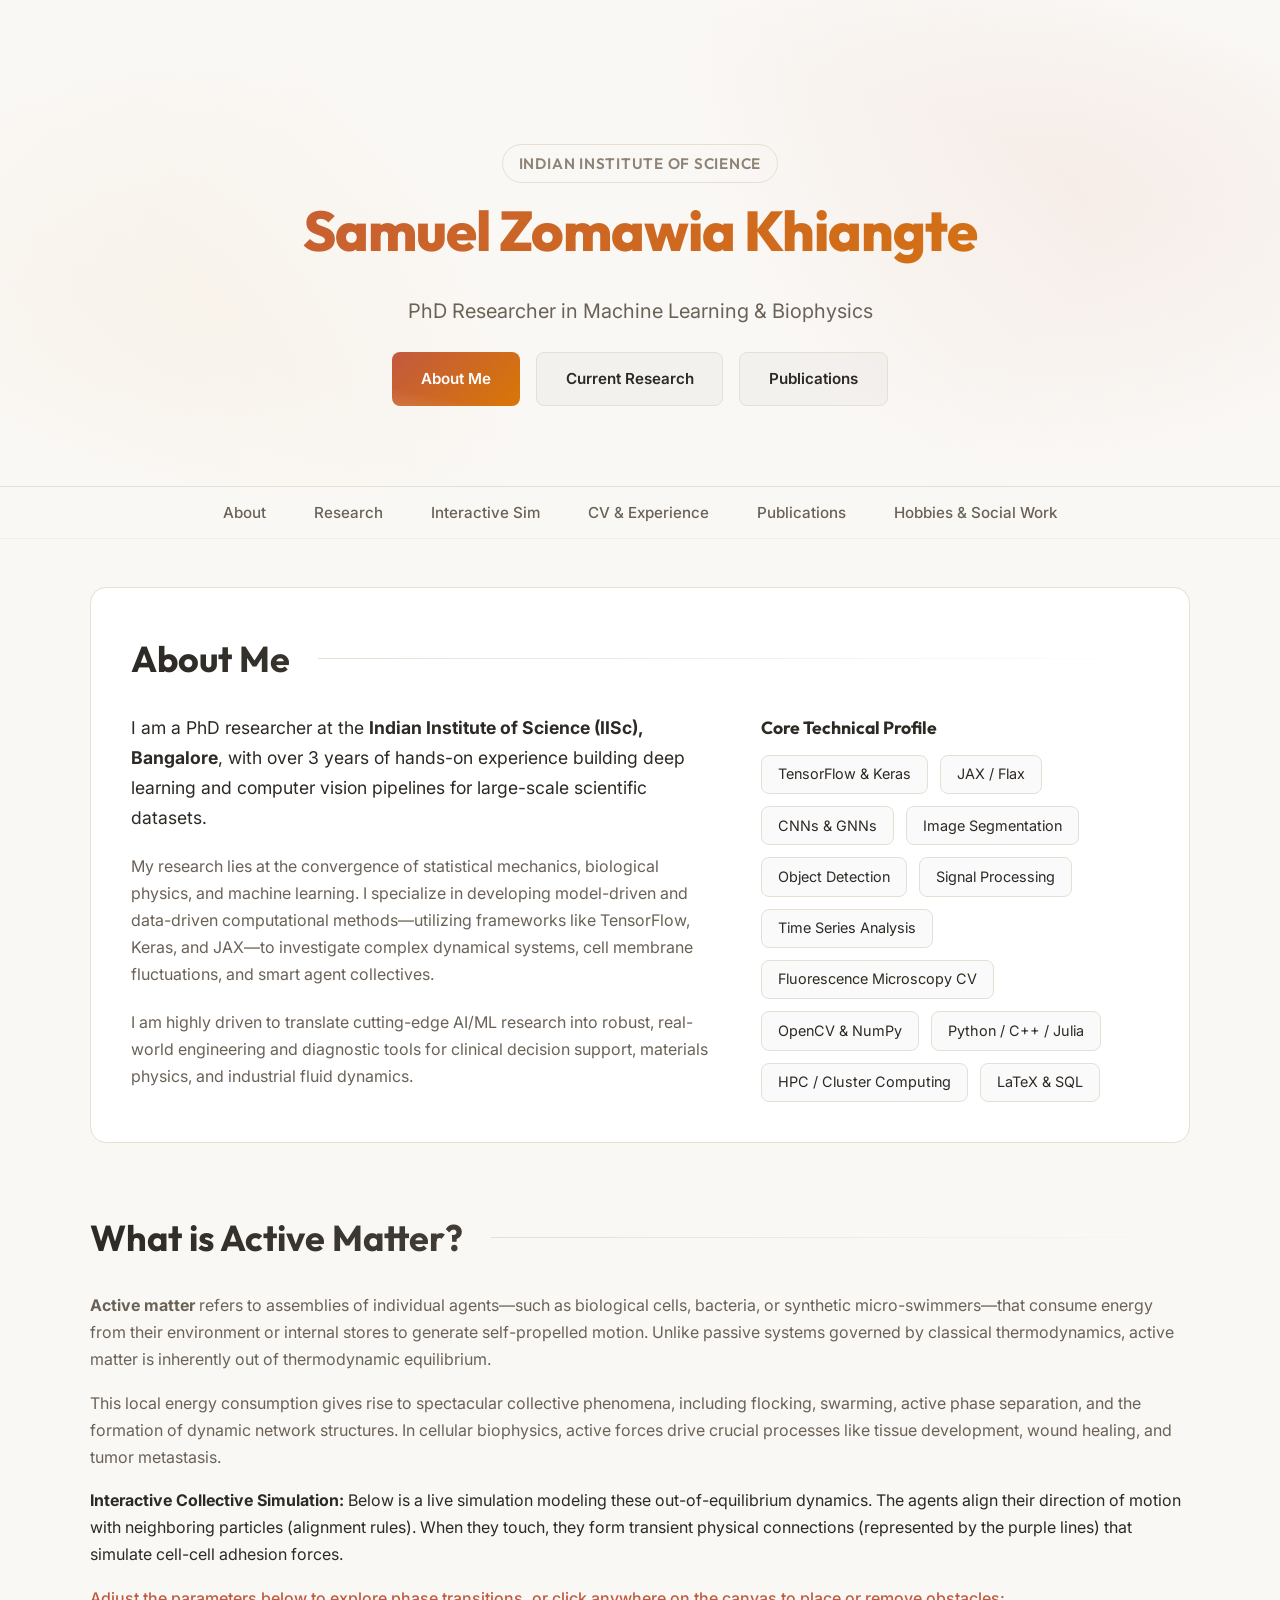
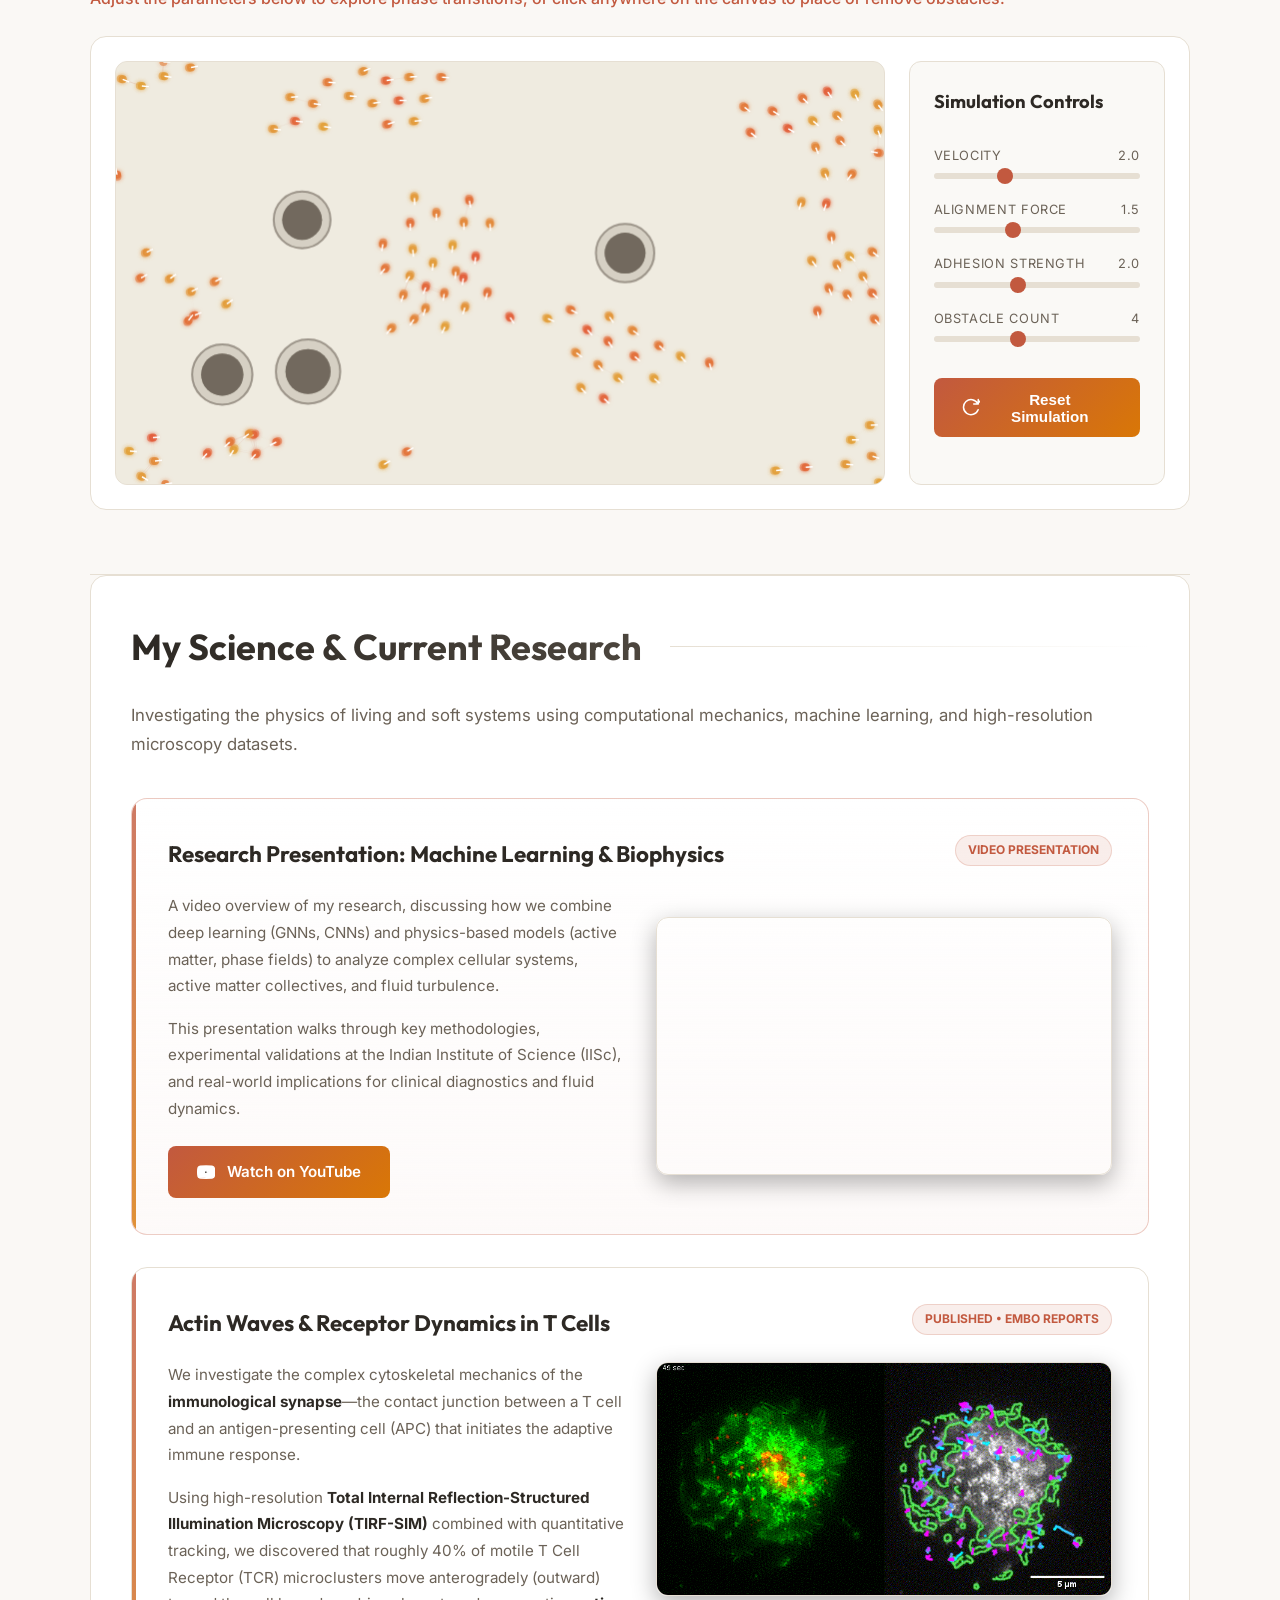
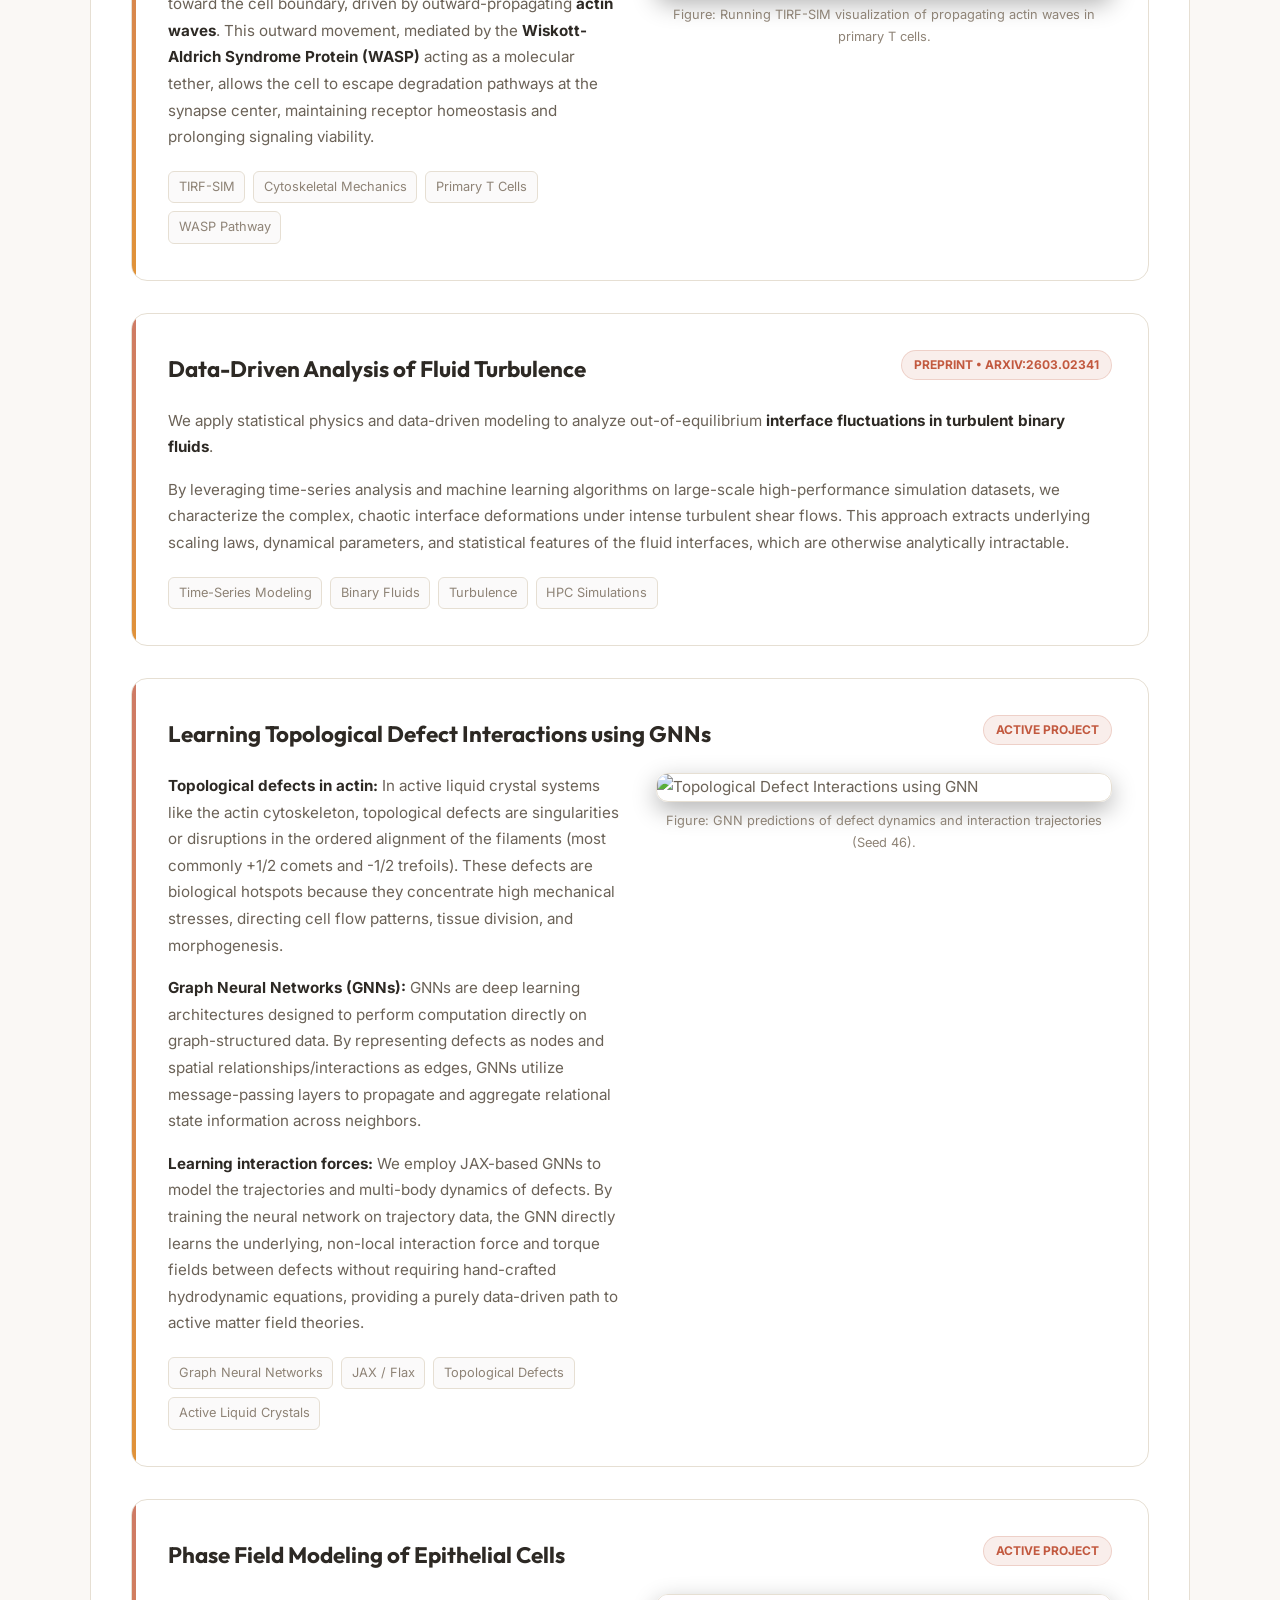
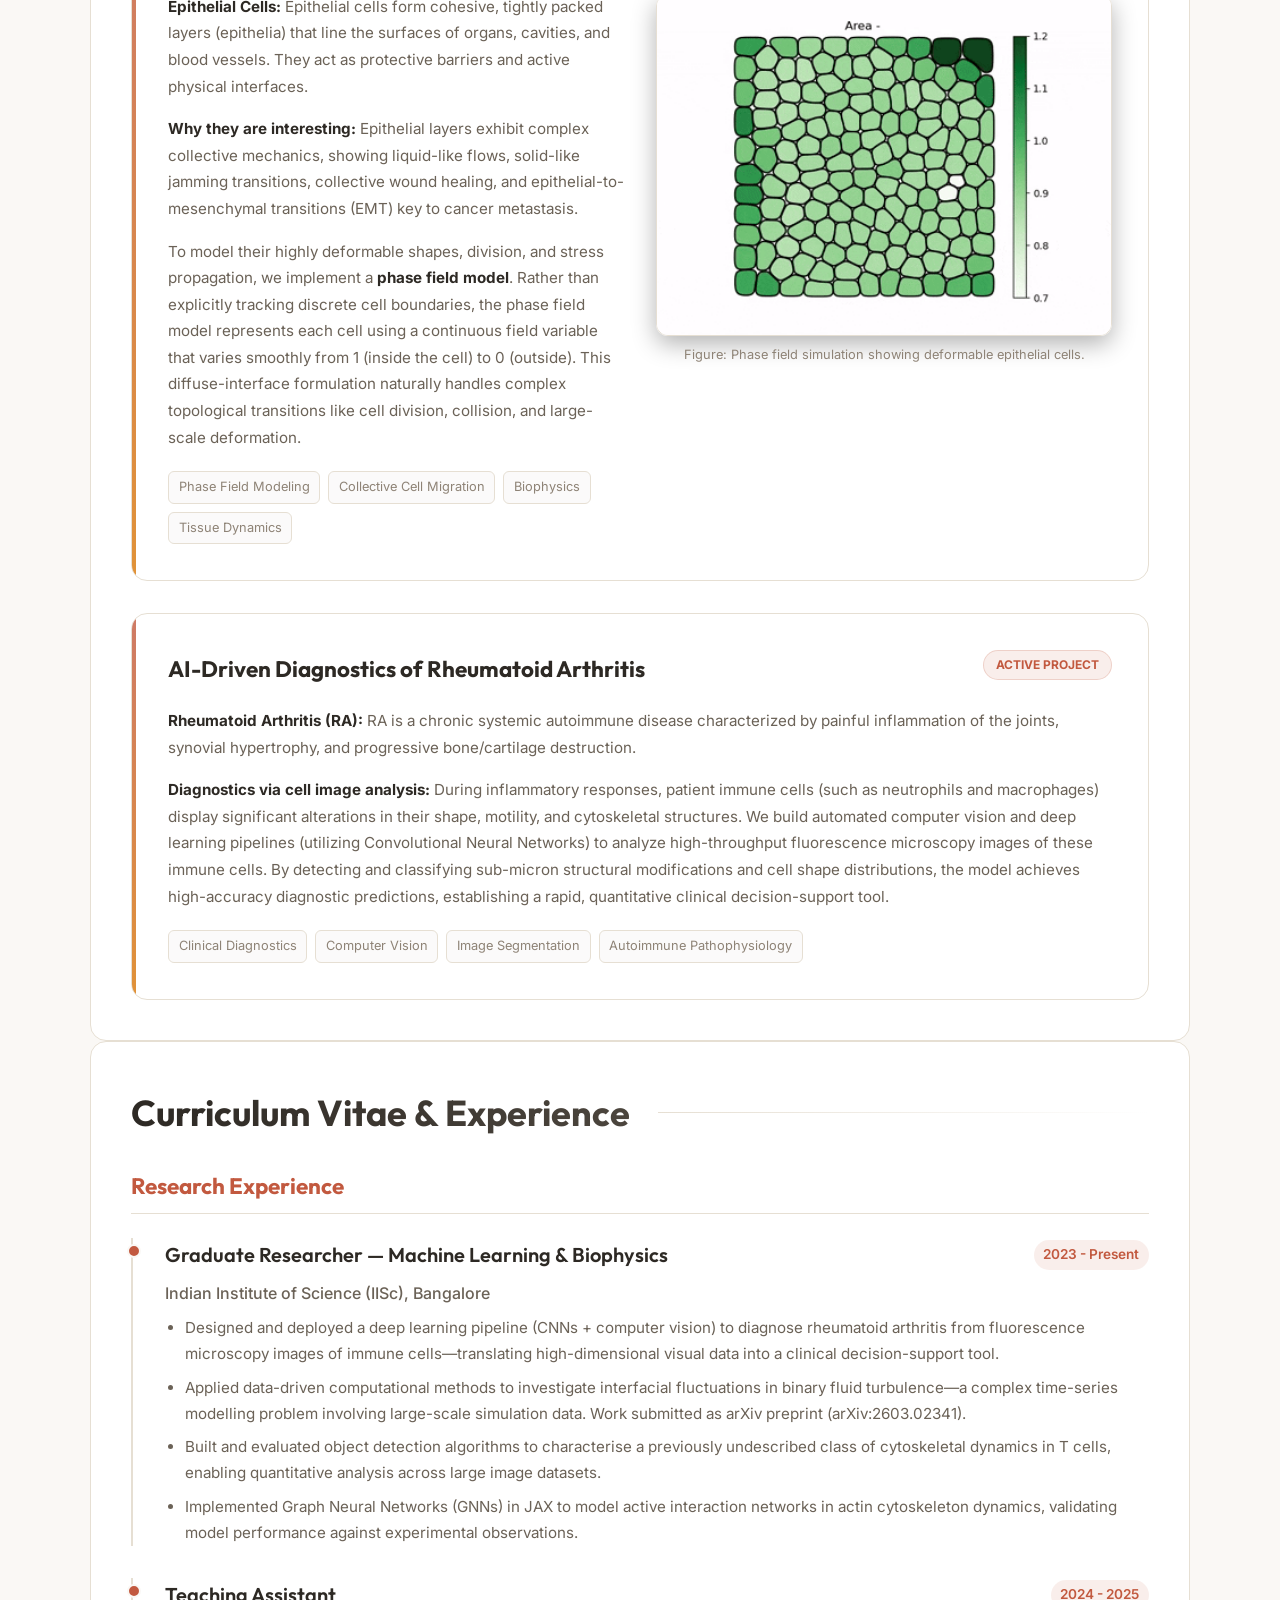
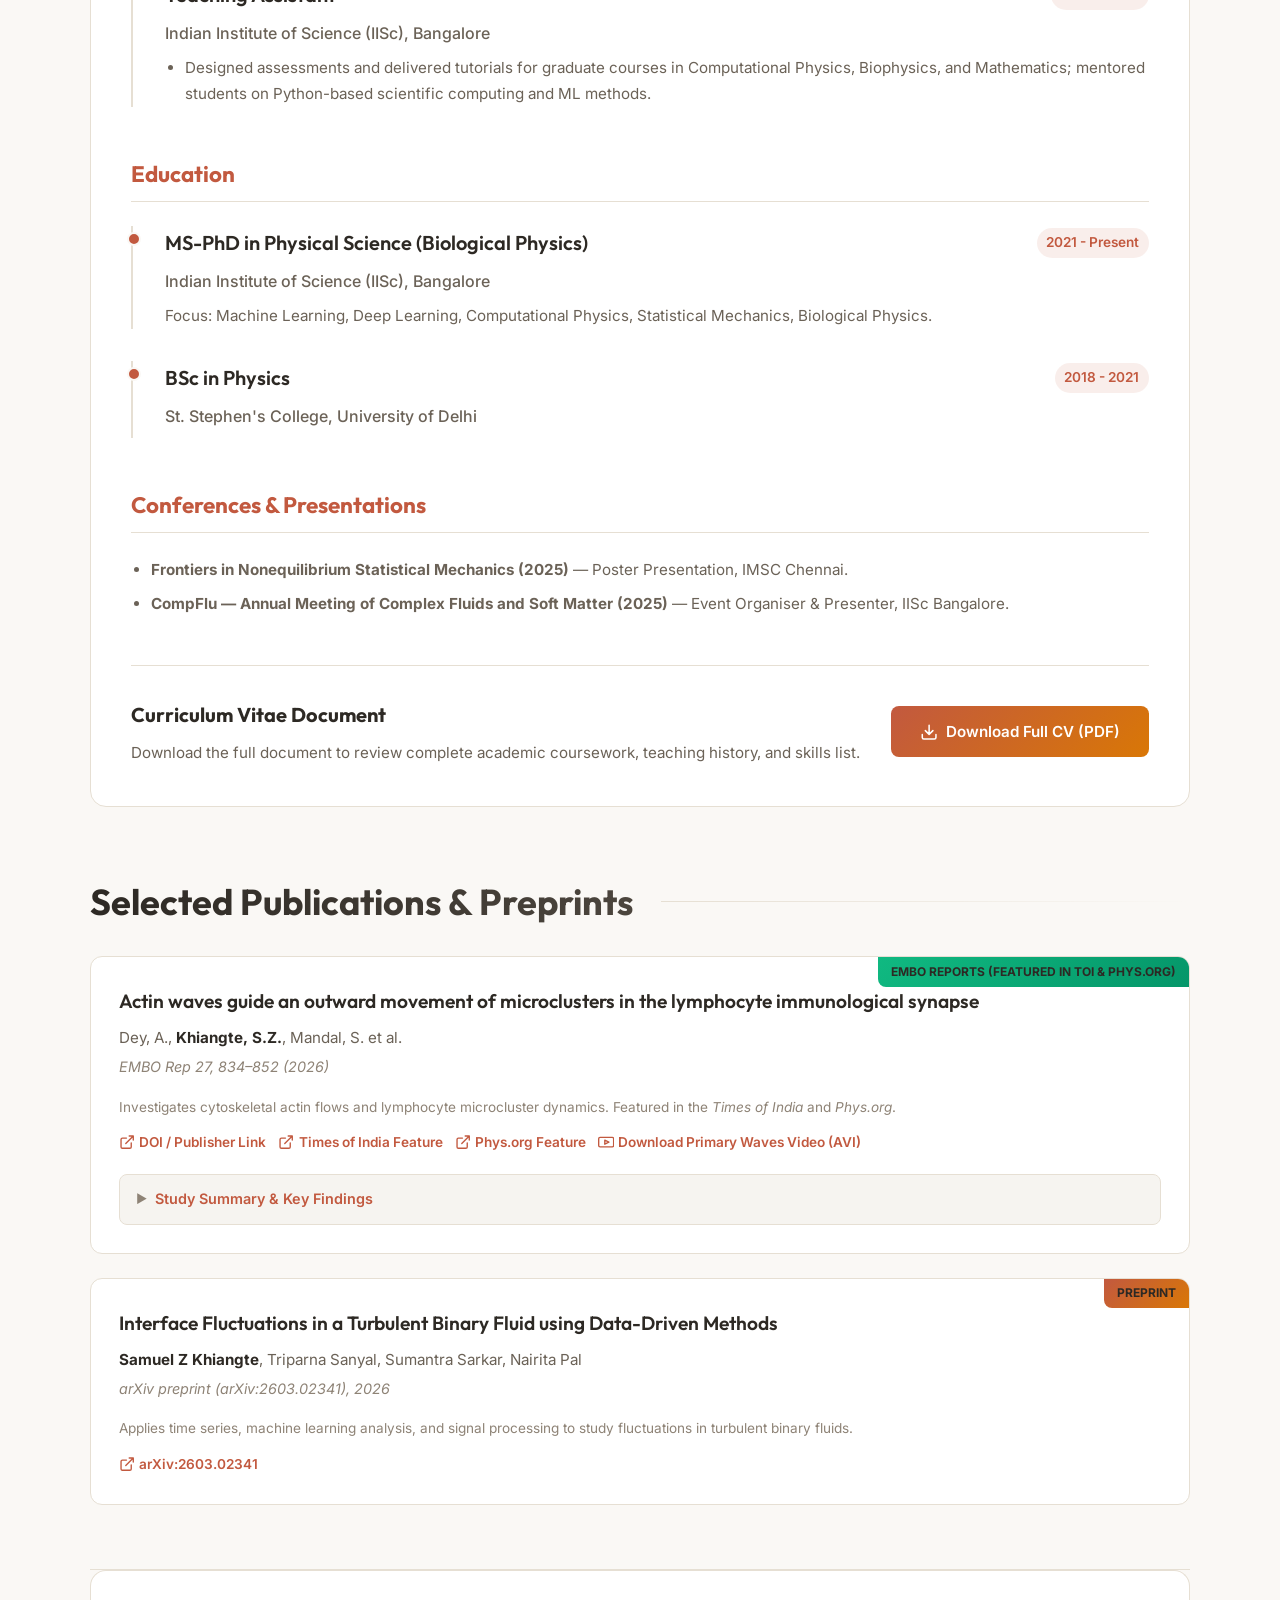
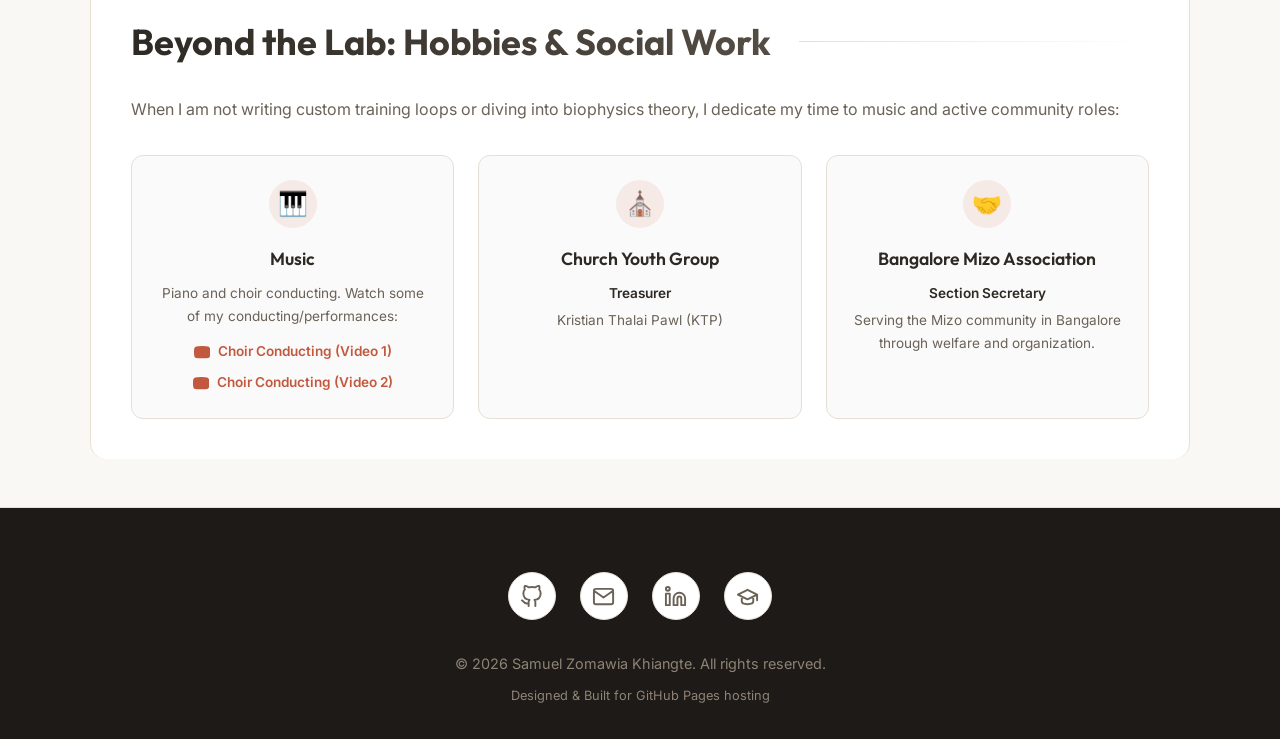
==== commit ee1661d2: "content: update hobbies and social work, rename defect gif path" ====
--- a/index.html
+++ b/index.html
@@ -39,8 +39,7 @@
             <li><a href="#sim">Interactive Sim</a></li>
             <li><a href="#cv">CV & Experience</a></li>
             <li><a href="#papers">Publications</a></li>
-            <li><a href="#gallery">Gallery</a></li>
-            <li><a href="#hobbies">Hobbies</a></li>
+            <li><a href="#hobbies">Hobbies & Social Work</a></li>
         </ul>
     </nav>
 
@@ -273,7 +272,7 @@
                                 </div>
                             </div>
                             <div style="display: flex; flex-direction: column; gap: 0.5rem; justify-content: center; align-items: center;">
-                                <img src="./seed_46%201.gif" alt="Topological Defect Interactions using GNN" style="width: 100%; border-radius: 12px; border: 1px solid var(--border-color); box-shadow: 0 8px 24px rgba(0,0,0,0.3);">
+                                <img src="./seed_46_1.gif" alt="Topological Defect Interactions using GNN" style="width: 100%; border-radius: 12px; border: 1px solid var(--border-color); box-shadow: 0 8px 24px rgba(0,0,0,0.3);">
                                 <span style="font-size: 0.8rem; color: var(--text-muted); text-align: center;">Figure: GNN predictions of defect dynamics and interaction trajectories (Seed 46).</span>
                             </div>
                         </div>
@@ -566,76 +565,47 @@
             </div>
         </section>
 
-        <!-- Research Gallery Section -->
-        <section id="gallery">
-            <h2>Research Gallery & Simulations</h2>
-            <p style="color: var(--text-secondary); margin-bottom: 2rem;">Visualizations of computational analysis,
-                active cell simulations, and synapse modeling workflows.</p>
-            <div class="grid-cards">
-
-                <!-- Card 1: Active Matter -->
-                <div class="media-card">
-                    <div class="media-preview">
-                        <img src="./active_matter.png" alt="Simulation of Active Matter Collectives">
-                    </div>
-                    <div class="media-content">
-                        <h3>Simulating Smart Agent Collectives</h3>
-                        <p>Periodic boundary conditions applied to active matter dynamics to study alignment, phase
-                            transitions, and collective movement patterns.</p>
-                    </div>
-                </div>
-
-                <!-- Card 2: Synapse Modeling -->
-                <div class="media-card">
-                    <div class="media-preview">
-                        <img src="./synapse_modeling.png" alt="Immunological Synapse Modeling Representation">
-                    </div>
-                    <div class="media-content">
-                        <h3>Immunological Synapse Modeling</h3>
-                        <p>Modeling T-cell and antigen-presenting cell contact junctions (lymphocyte synapse) using
-                            custom-developed neural network potentials and spatial constraints.</p>
-                    </div>
-                </div>
-
-                <!-- Card 3: HPC Cluster -->
-                <div class="media-card">
-                    <div class="media-preview">
-                        <img src="./hpc_cluster.png" alt="High-Performance Computing cluster artwork">
-                    </div>
-                    <div class="media-content">
-                        <h3>High-Performance Simulations</h3>
-                        <p>Large-scale GPU-accelerated computing cluster workflow setup to train and run CMA-ES
-                            parameters sweep simulations for biological systems.</p>
-                    </div>
-                </div>
-
-            </div>
-        </section>
-
-        <!-- Hobbies Section -->
+        <!-- Hobbies & Social Work Section -->
         <section id="hobbies" class="glass-panel">
-            <h2>Beyond the Lab: Hobbies</h2>
-            <p style="color: var(--text-secondary); margin-bottom: 2rem;">When I am not writing custom training loops or
-                diving into biophysics theory, I enjoy stepping away from the screen. Here are a few things I love to do
-                in my free time:</p>
+            <h2>Beyond the Lab: Hobbies & Social Work</h2>
+            <p style="color: var(--text-secondary); margin-bottom: 2rem;">When I am not writing custom training loops or diving into biophysics theory, I dedicate my time to music and active community roles:</p>
 
             <div class="hobbies-grid">
+                <!-- Music Card -->
                 <div class="hobby-card">
-                    <div class="hobby-icon">🥾</div>
-                    <h3>Hiking in Karnataka</h3>
-                    <p>Exploring the Western Ghats and various trekking trails around Karnataka.</p>
-                </div>
-
+                    <div class="hobby-icon">🎹</div>
+                    <h3>Music</h3>
+                    <p style="margin-bottom: 0.75rem;">Piano and choir conducting. Watch some of my conducting/performances:</p>
+                    <div style="display: flex; flex-direction: column; gap: 0.5rem; justify-content: center; align-items: center; margin-top: 0.5rem;">
+                        <a href="https://www.youtube.com/watch?v=0ogep74y5Ys" target="_blank" class="pub-link" style="font-size: 0.85rem; font-weight: 600;">
+                            <svg class="icon" viewBox="0 0 24 24" style="margin-right: 0.25rem;">
+                                <path d="M22.54 6.42a2.78 2.78 0 0 0-1.95-1.96C18.88 4 12 4 12 4s-6.88 0-8.59.46a2.78 2.78 0 0 0-1.95 1.96A29 29 0 0 0 1 12a29 29 0 0 0 .46 5.58 2.78 2.78 0 0 0 1.95 1.96C5.12 20 12 20 12 20s6.88 0 8.59-.46a2.78 2.78 0 0 0 1.95-1.96A29 29 0 0 0 23 12a29 29 0 0 0-.46-5.58z" fill="currentColor"/>
+                            </svg>
+                            Choir Conducting (Video 1)
+                        </a>
+                        <a href="https://www.youtube.com/watch?v=sEkLnteYNXI" target="_blank" class="pub-link" style="font-size: 0.85rem; font-weight: 600;">
+                            <svg class="icon" viewBox="0 0 24 24" style="margin-right: 0.25rem;">
+                                <path d="M22.54 6.42a2.78 2.78 0 0 0-1.95-1.96C18.88 4 12 4 12 4s-6.88 0-8.59.46a2.78 2.78 0 0 0-1.95 1.96A29 29 0 0 0 1 12a29 29 0 0 0 .46 5.58 2.78 2.78 0 0 0 1.95 1.96C5.12 20 12 20 12 20s6.88 0 8.59-.46a2.78 2.78 0 0 0 1.95-1.96A29 29 0 0 0 23 12a29 29 0 0 0-.46-5.58z" fill="currentColor"/>
+                            </svg>
+                            Choir Conducting (Video 2)
+                        </a>
+                    </div>
+                </div>
+
+                <!-- Social Work Card: Youth Group -->
                 <div class="hobby-card">
-                    <div class="hobby-icon">📚</div>
-                    <h3>Reading Sci-Fi</h3>
-                    <p>Fascinated by hard science fiction novels and speculative technology futures.</p>
-                </div>
-
+                    <div class="hobby-icon">⛪</div>
+                    <h3>Church Youth Group</h3>
+                    <p style="font-weight: 600; color: var(--text-primary); margin-bottom: 0.25rem;">Treasurer</p>
+                    <p>Kristian Thalai Pawl (KTP)</p>
+                </div>
+
+                <!-- Social Work Card: Bangalore Mizo Association -->
                 <div class="hobby-card">
-                    <div class="hobby-icon">📸</div>
-                    <h3>Photography</h3>
-                    <p>Capturing landscapes, nature close-ups, and campus scenery at IISc.</p>
+                    <div class="hobby-icon">🤝</div>
+                    <h3>Bangalore Mizo Association</h3>
+                    <p style="font-weight: 600; color: var(--text-primary); margin-bottom: 0.25rem;">Section Secretary</p>
+                    <p>Serving the Mizo community in Bangalore through welfare and organization.</p>
                 </div>
             </div>
         </section>
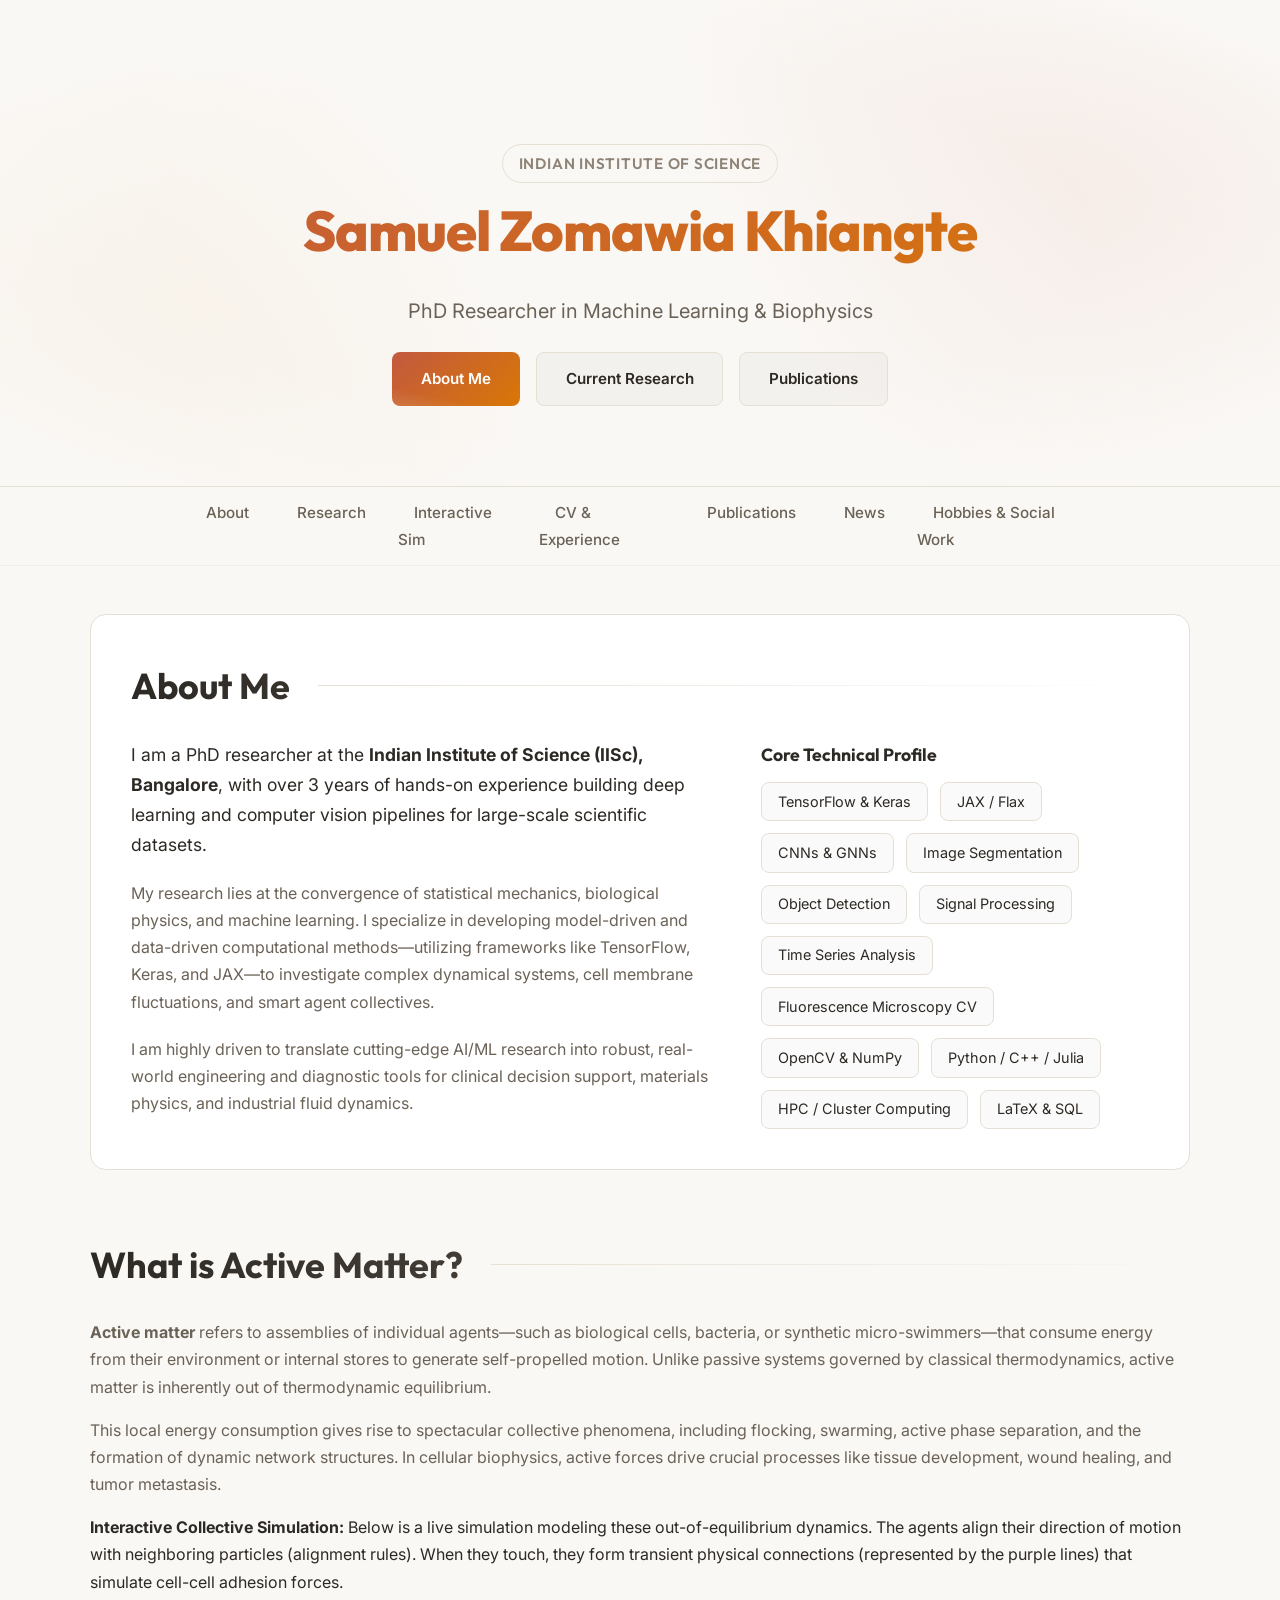
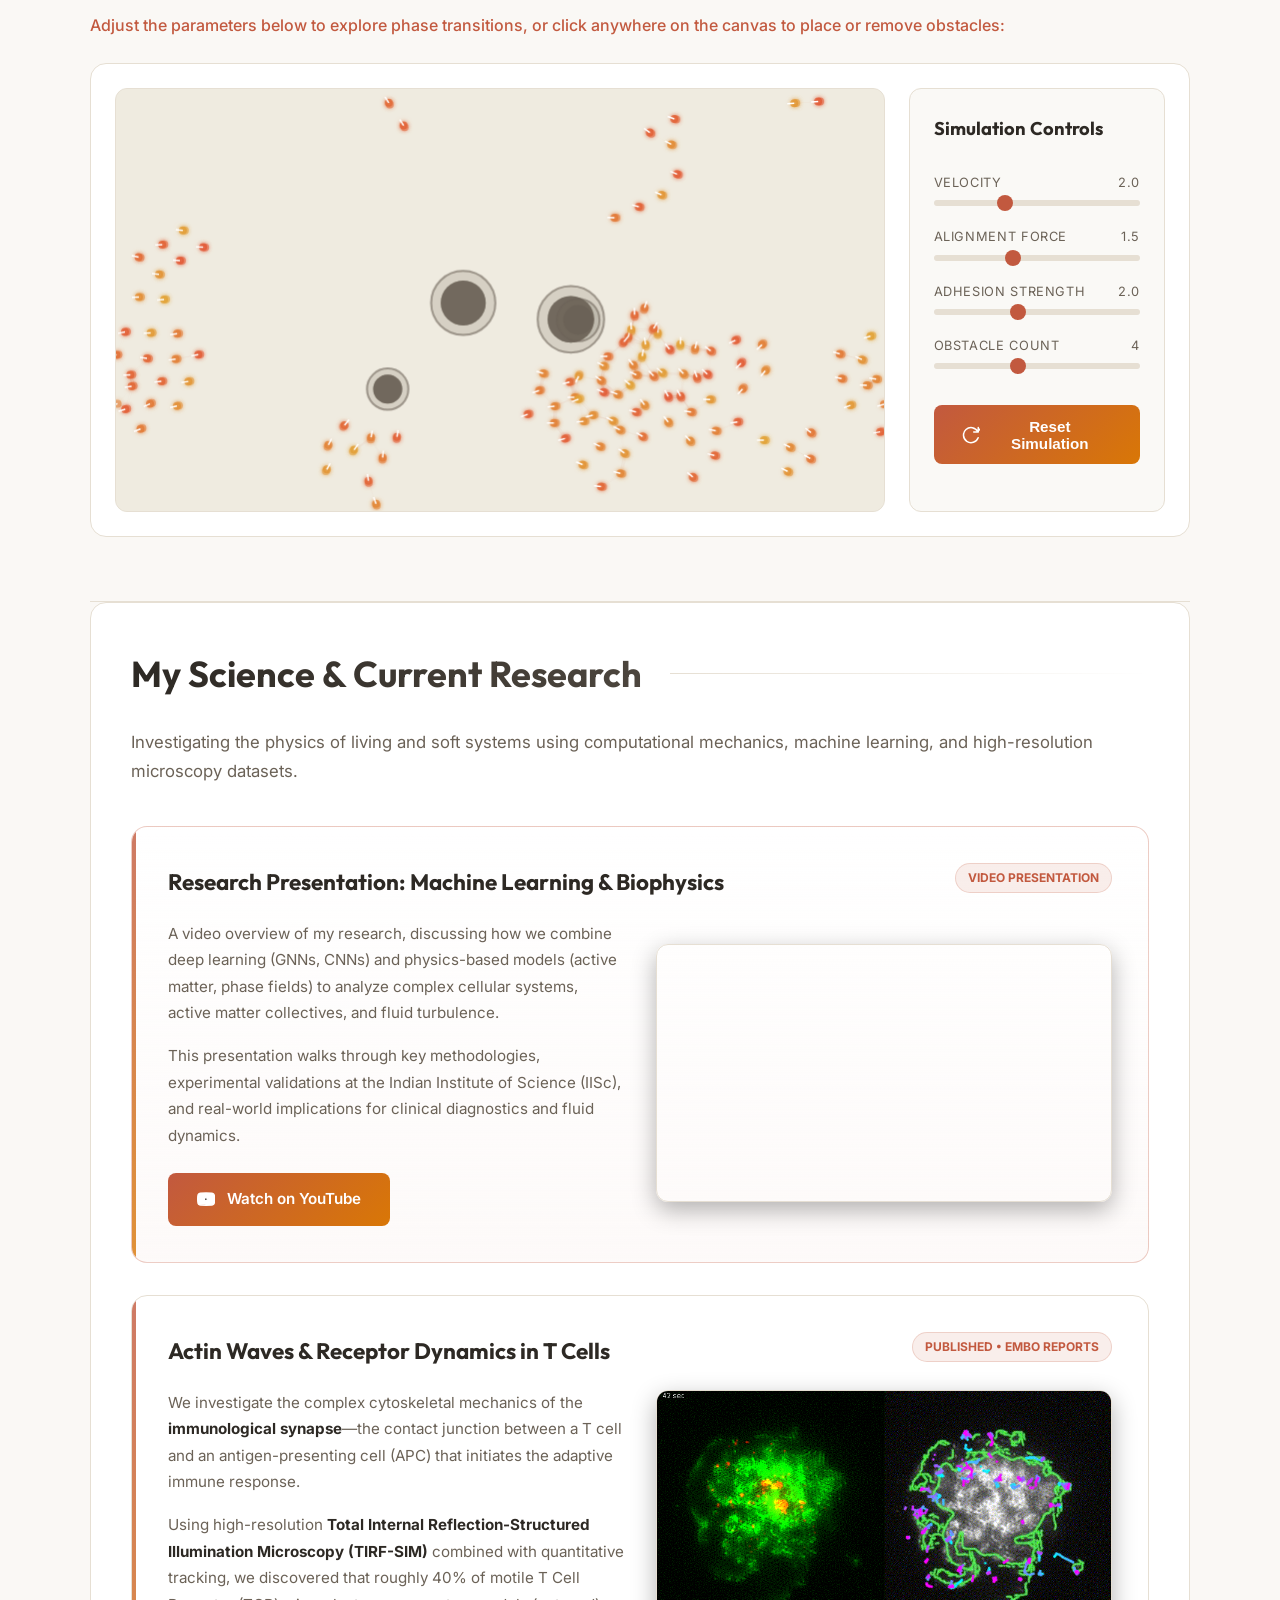
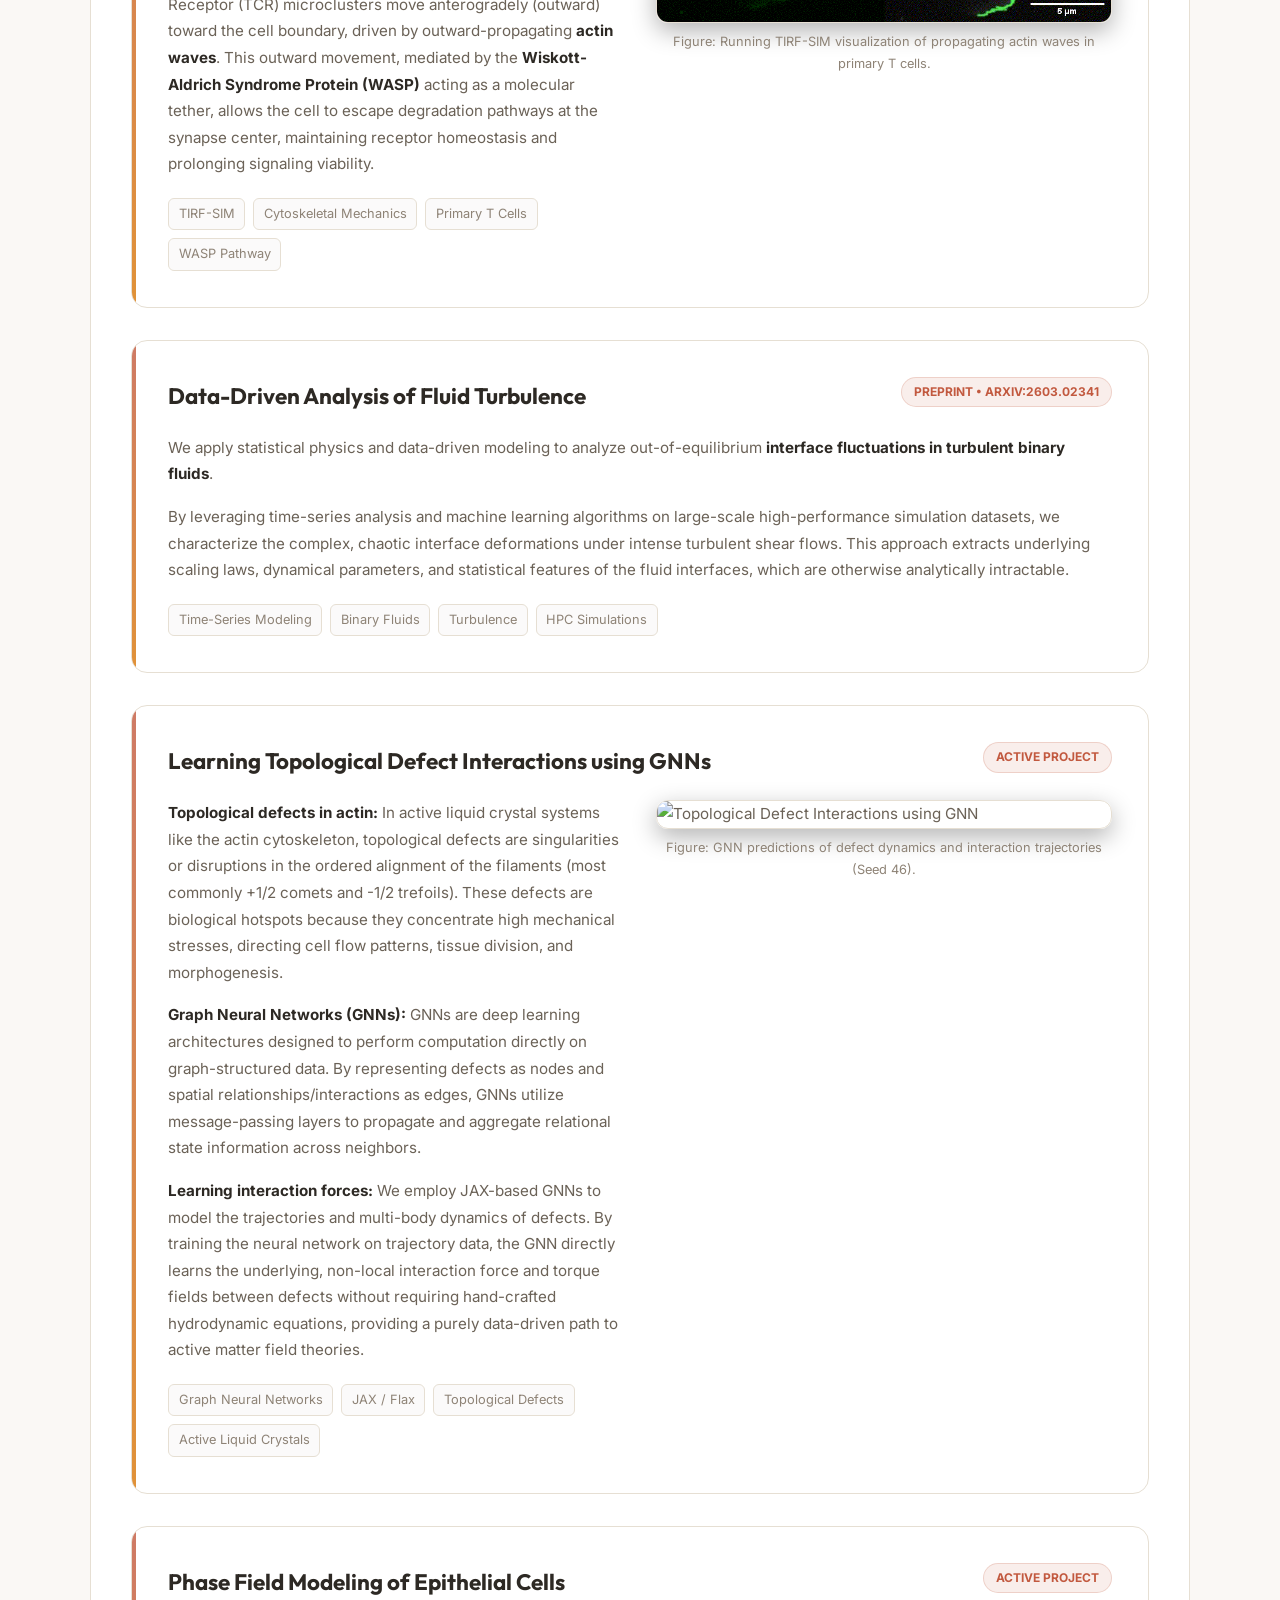
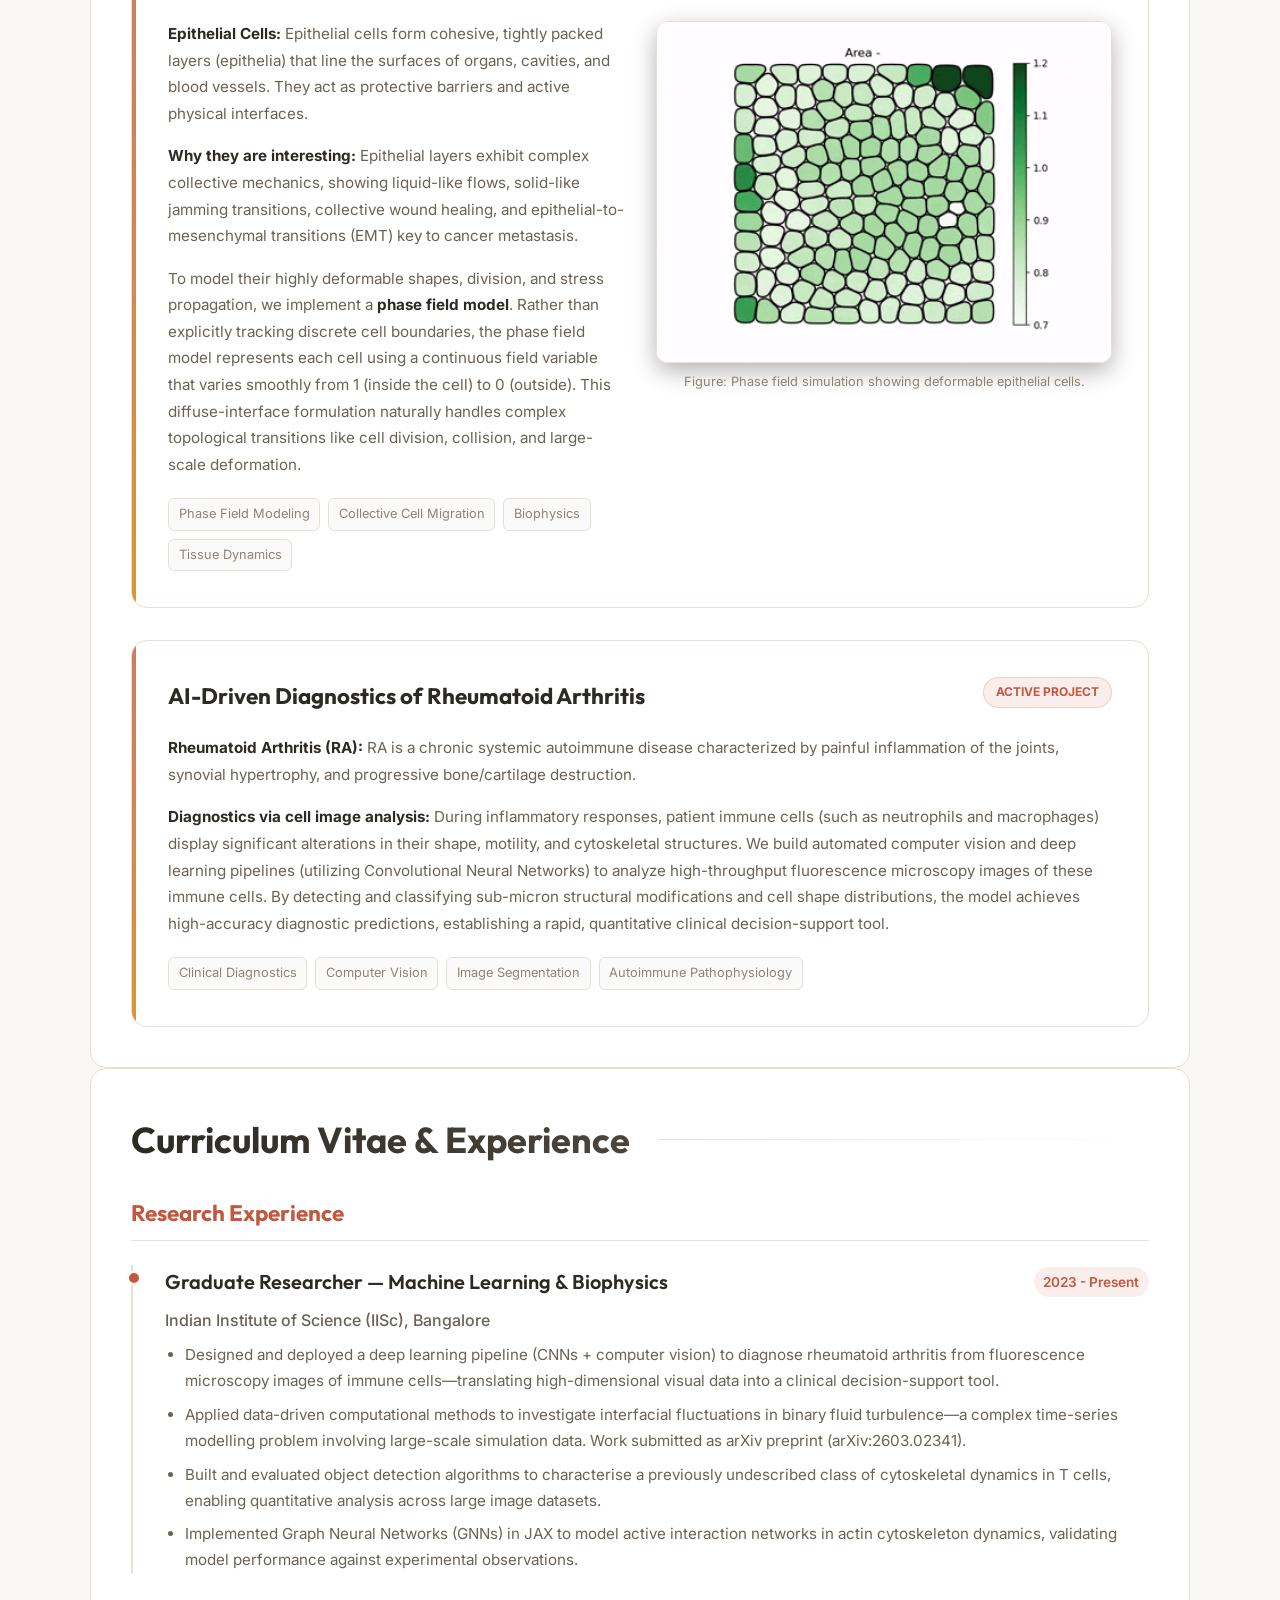
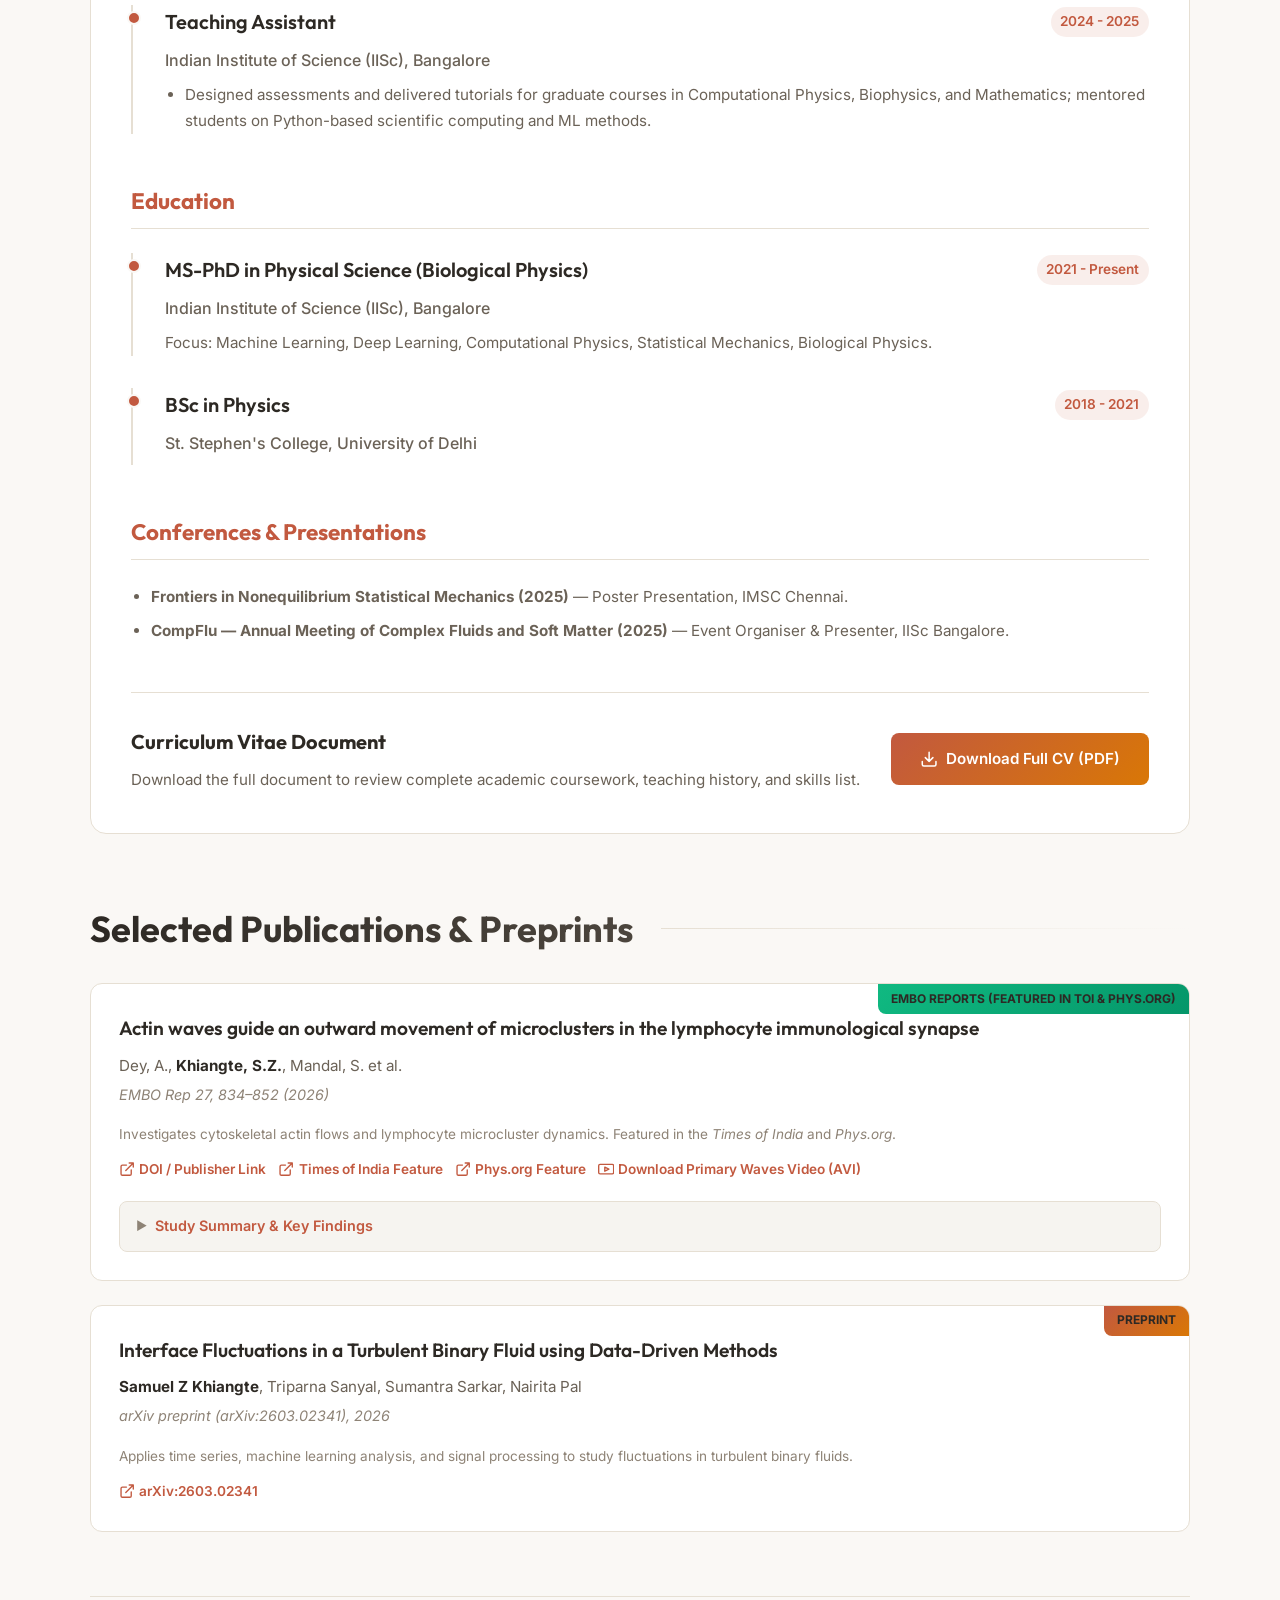
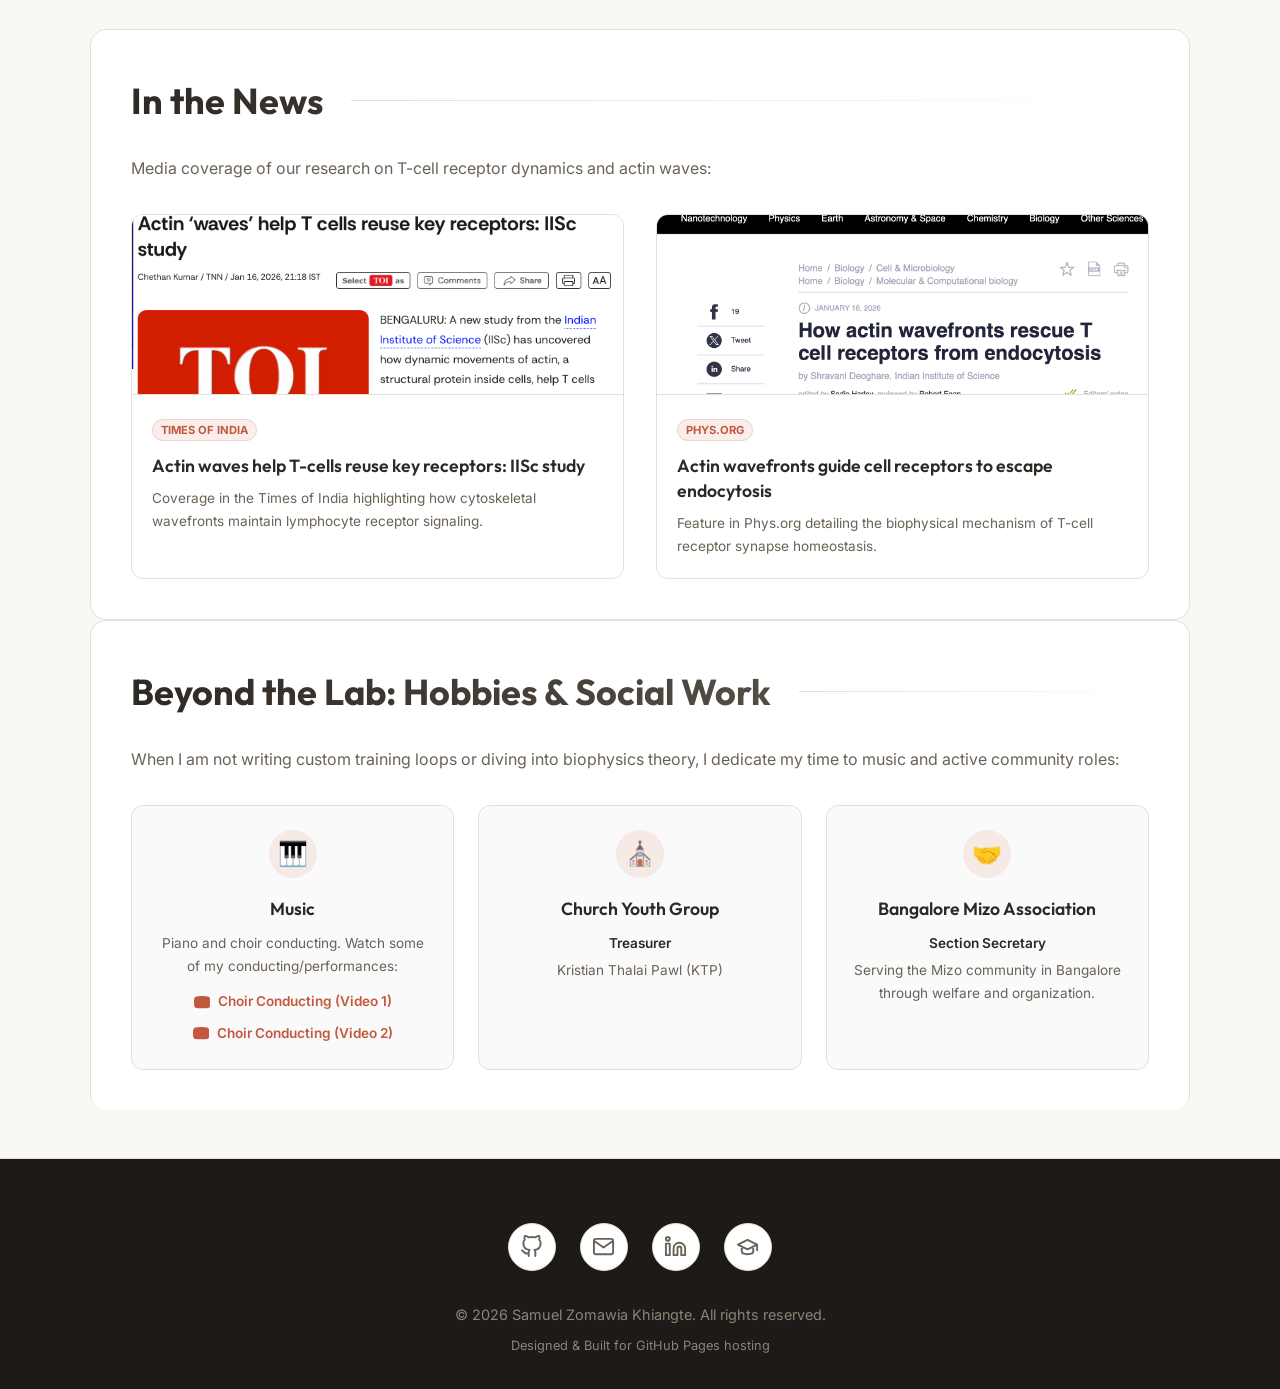
==== commit c0a1132f: "feat: add In the News section with article screenshots" ====
--- a/index.html
+++ b/index.html
@@ -39,6 +39,7 @@
             <li><a href="#sim">Interactive Sim</a></li>
             <li><a href="#cv">CV & Experience</a></li>
             <li><a href="#papers">Publications</a></li>
+            <li><a href="#news">News</a></li>
             <li><a href="#hobbies">Hobbies & Social Work</a></li>
         </ul>
     </nav>
@@ -565,6 +566,42 @@
             </div>
         </section>
 
+        <!-- In the News Section -->
+        <section id="news" class="glass-panel" style="margin-top: 2rem;">
+            <h2>In the News</h2>
+            <p style="color: var(--text-secondary); margin-bottom: 2rem;">Media coverage of our research on T-cell receptor dynamics and actin waves:</p>
+            
+            <div style="display: grid; grid-template-columns: repeat(auto-fit, minmax(280px, 1fr)); gap: 2rem;">
+                <!-- Times of India -->
+                <div class="media-card" style="border: 1px solid var(--border-color); border-radius: 12px; overflow: hidden; background: var(--bg-card); transition: transform 0.3s ease, border-color 0.3s ease;">
+                    <a href="https://timesofindia.indiatimes.com/india/actin-waves-help-t-cells-reuse-key-receptors-iisc-study/articleshow/126581874.cms" target="_blank" style="text-decoration: none; color: inherit;">
+                        <div class="media-preview" style="height: 180px; overflow: hidden; background: #efebe0; border-bottom: 1px solid var(--border-color); display: flex; align-items: center; justify-content: center;">
+                            <img src="./news_screenshot_1.png" alt="Times of India article screenshot" style="width: 100%; height: 100%; object-fit: cover; transition: transform 0.3s ease;">
+                        </div>
+                        <div class="media-content" style="padding: 1.25rem;">
+                            <span class="research-card-tag" style="background: rgba(194, 89, 63, 0.1); color: var(--accent-solid); border: 1px solid rgba(194, 89, 63, 0.2); font-size: 0.7rem; font-weight: 700; text-transform: uppercase; padding: 0.2rem 0.5rem; border-radius: 50px;">Times of India</span>
+                            <h3 style="font-family: var(--font-heading); font-size: 1.1rem; margin-top: 0.75rem; margin-bottom: 0.5rem; line-height: 1.4;">Actin waves help T-cells reuse key receptors: IISc study</h3>
+                            <p style="font-size: 0.85rem; color: var(--text-secondary);">Coverage in the Times of India highlighting how cytoskeletal wavefronts maintain lymphocyte receptor signaling.</p>
+                        </div>
+                    </a>
+                </div>
+
+                <!-- Phys.org -->
+                <div class="media-card" style="border: 1px solid var(--border-color); border-radius: 12px; overflow: hidden; background: var(--bg-card); transition: transform 0.3s ease, border-color 0.3s ease;">
+                    <a href="https://phys.org/news/2026-01-actin-wavefronts-cell-receptors-endocytosis.html" target="_blank" style="text-decoration: none; color: inherit;">
+                        <div class="media-preview" style="height: 180px; overflow: hidden; background: #efebe0; border-bottom: 1px solid var(--border-color); display: flex; align-items: center; justify-content: center;">
+                            <img src="./news_screenshot_2.png" alt="Phys.org article screenshot" style="width: 100%; height: 100%; object-fit: cover; transition: transform 0.3s ease;">
+                        </div>
+                        <div class="media-content" style="padding: 1.25rem;">
+                            <span class="research-card-tag" style="background: rgba(194, 89, 63, 0.1); color: var(--accent-solid); border: 1px solid rgba(194, 89, 63, 0.2); font-size: 0.7rem; font-weight: 700; text-transform: uppercase; padding: 0.2rem 0.5rem; border-radius: 50px;">Phys.org</span>
+                            <h3 style="font-family: var(--font-heading); font-size: 1.1rem; margin-top: 0.75rem; margin-bottom: 0.5rem; line-height: 1.4;">Actin wavefronts guide cell receptors to escape endocytosis</h3>
+                            <p style="font-size: 0.85rem; color: var(--text-secondary);">Feature in Phys.org detailing the biophysical mechanism of T-cell receptor synapse homeostasis.</p>
+                        </div>
+                    </a>
+                </div>
+            </div>
+        </section>
+
         <!-- Hobbies & Social Work Section -->
         <section id="hobbies" class="glass-panel">
             <h2>Beyond the Lab: Hobbies & Social Work</h2>
